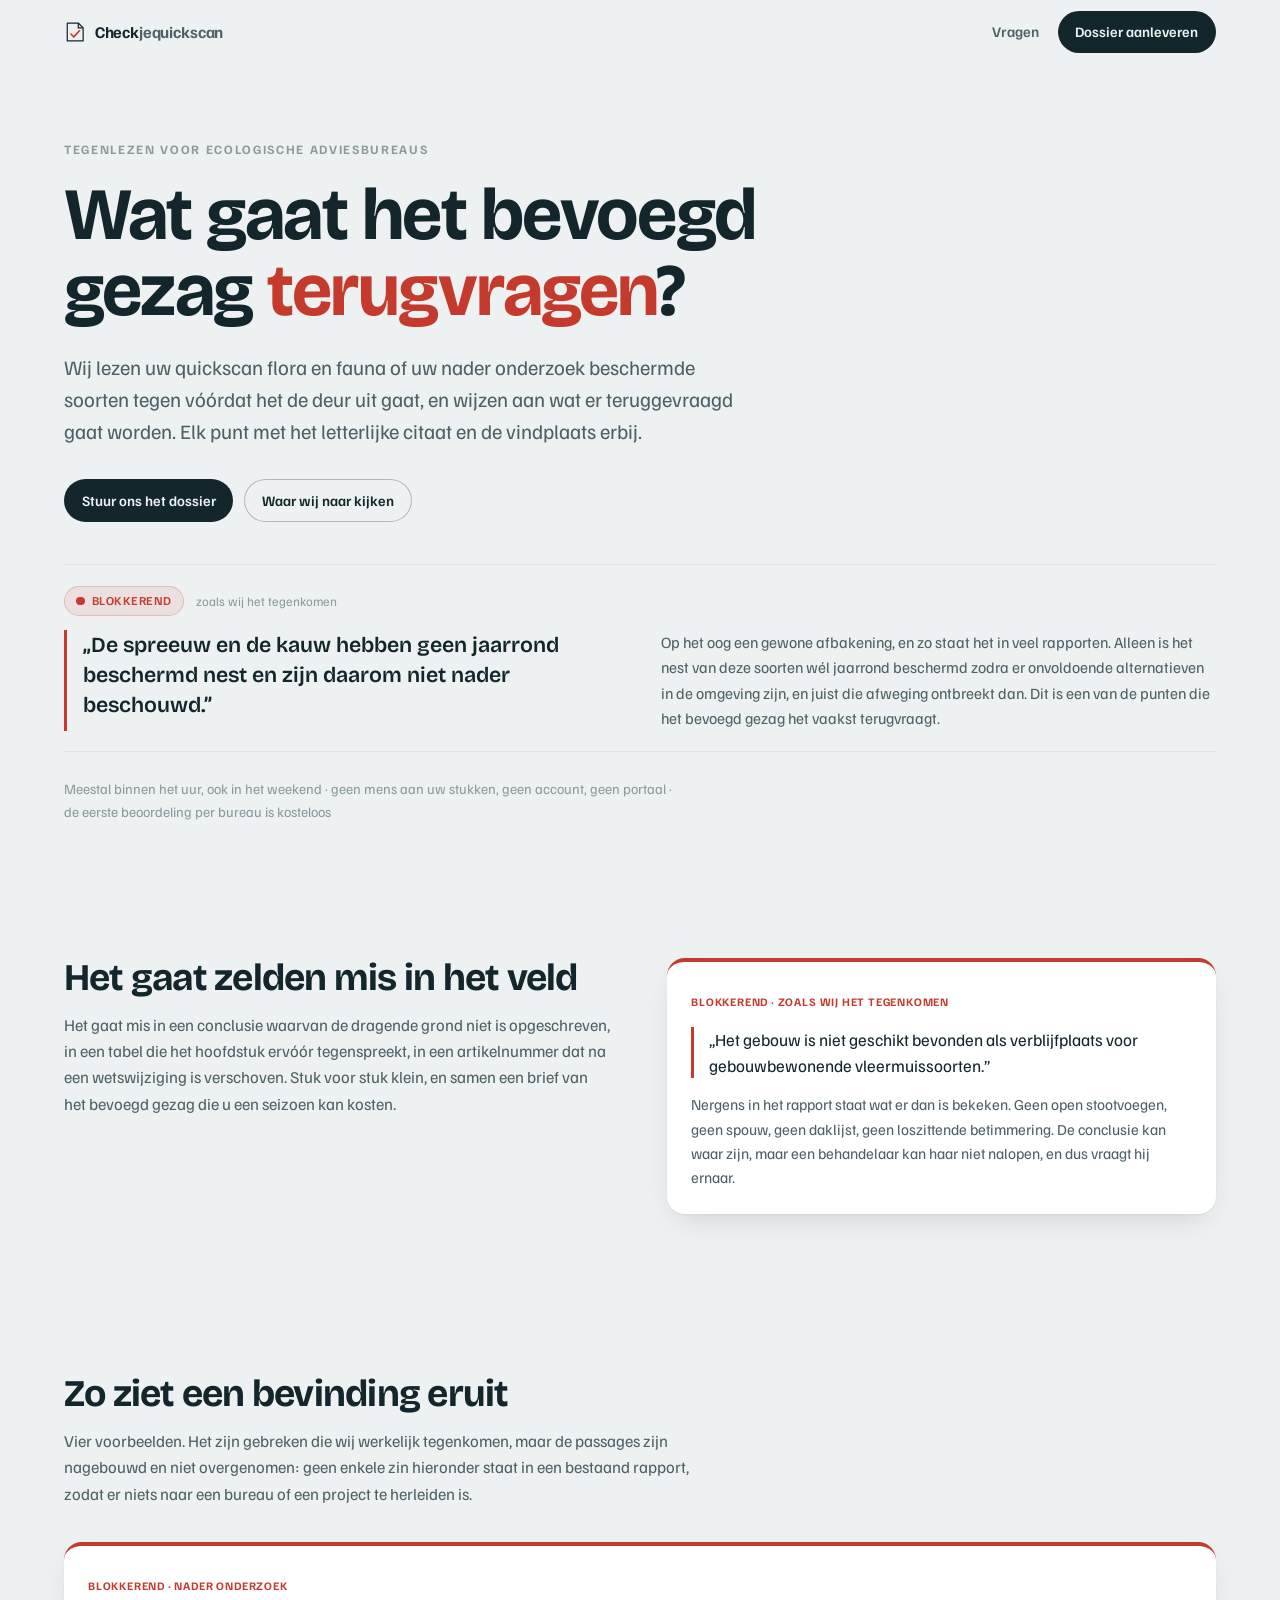
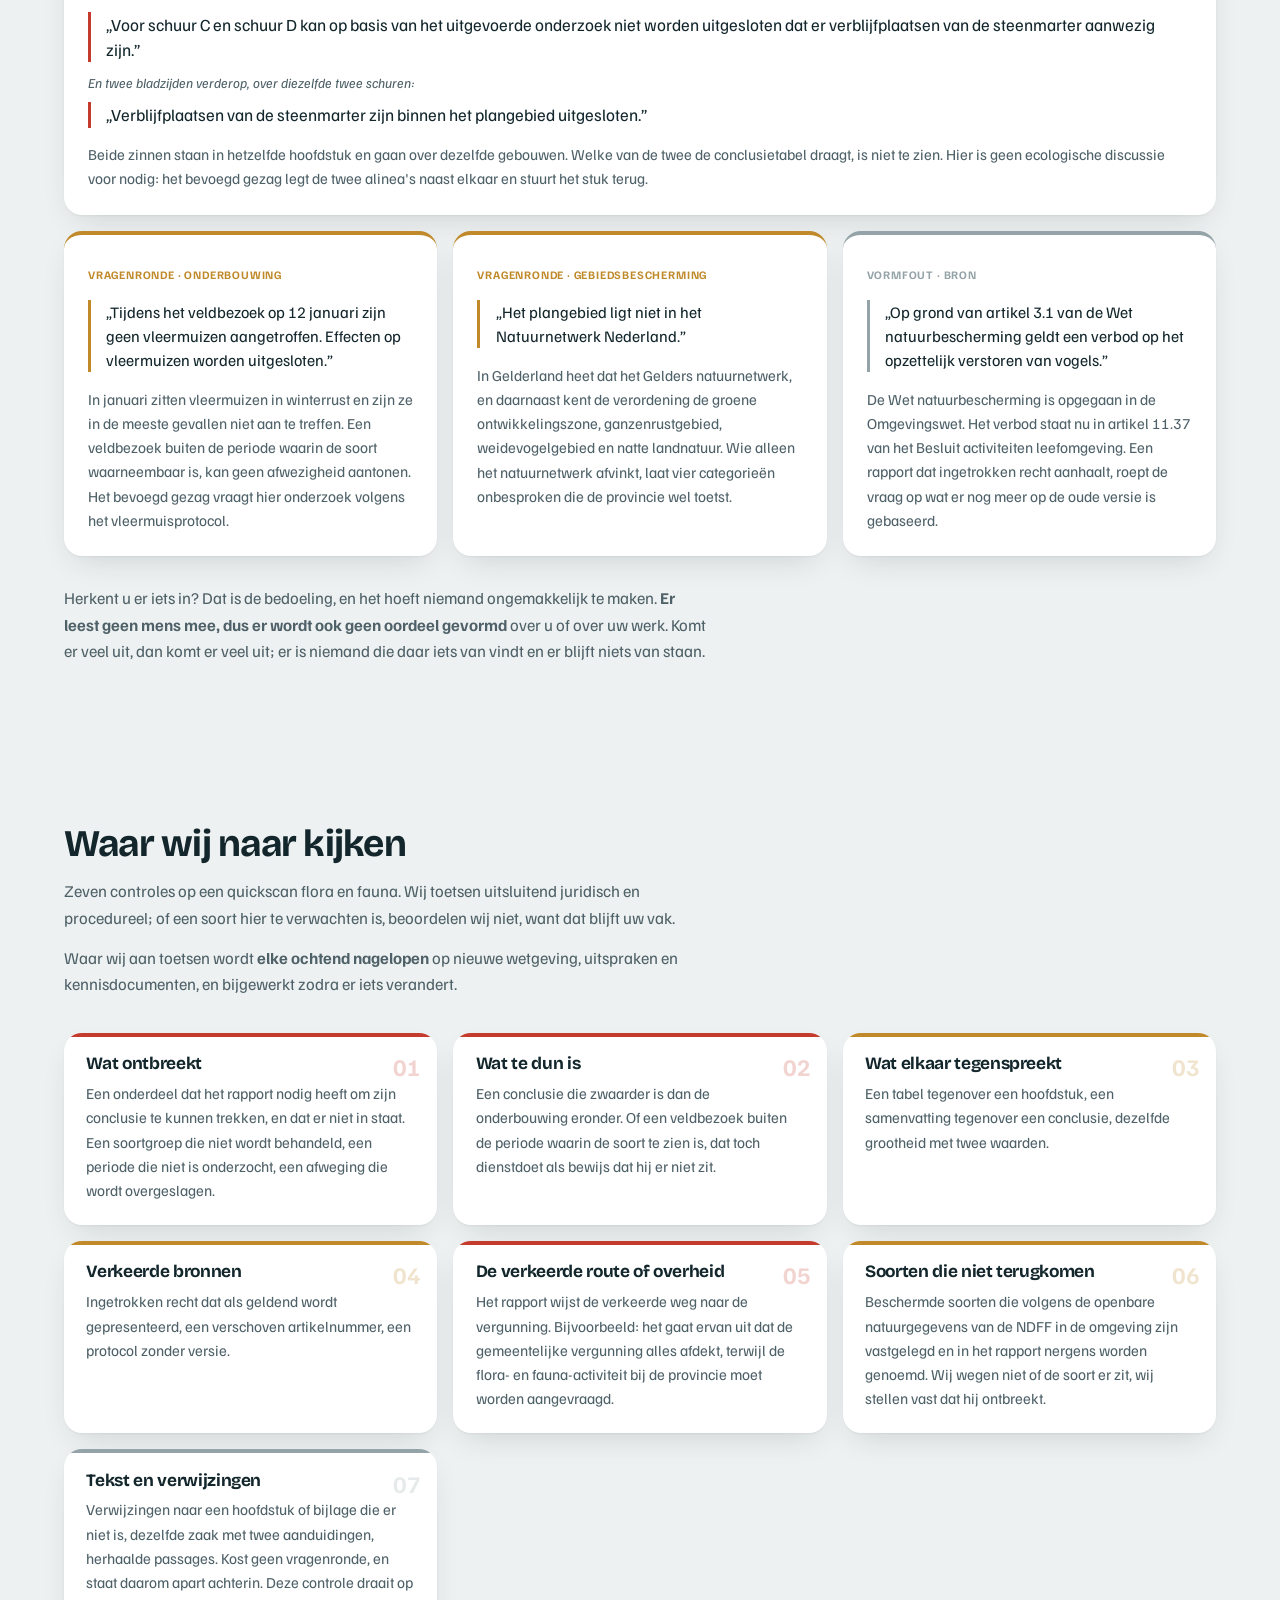
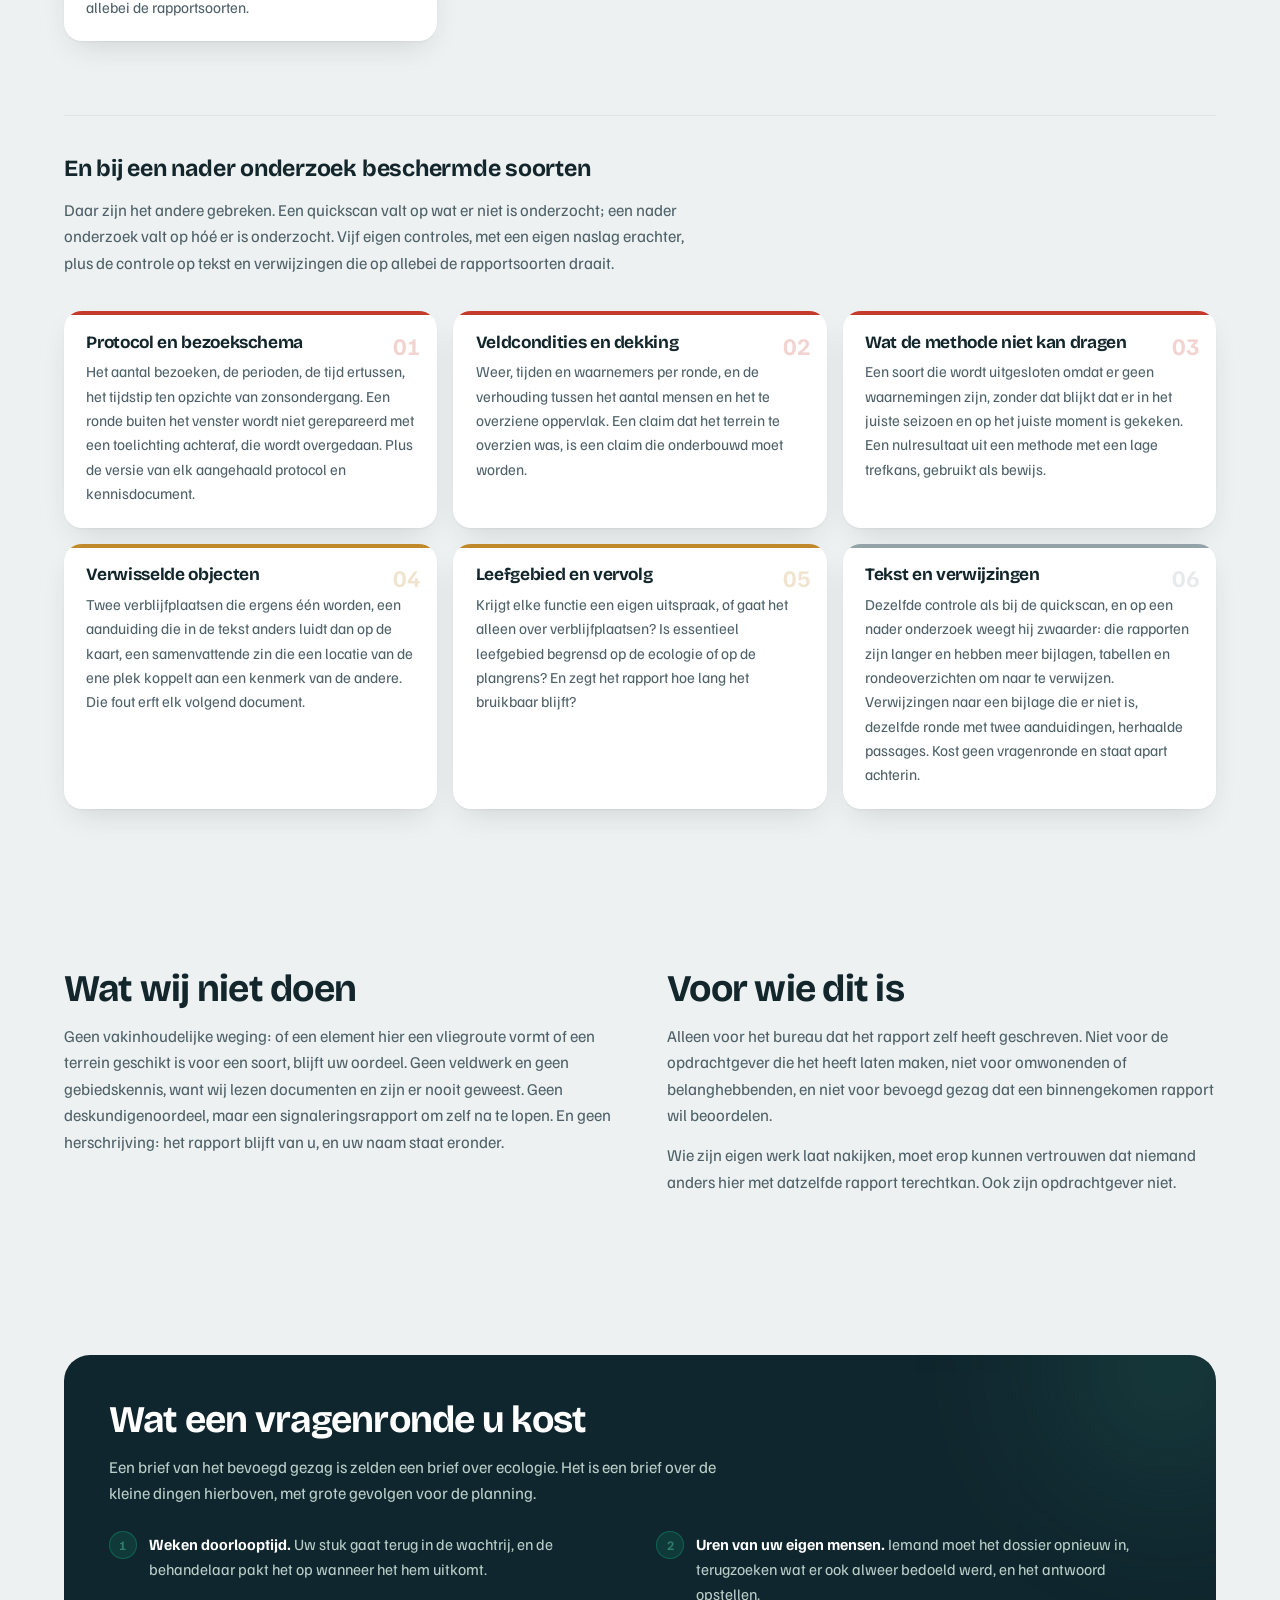
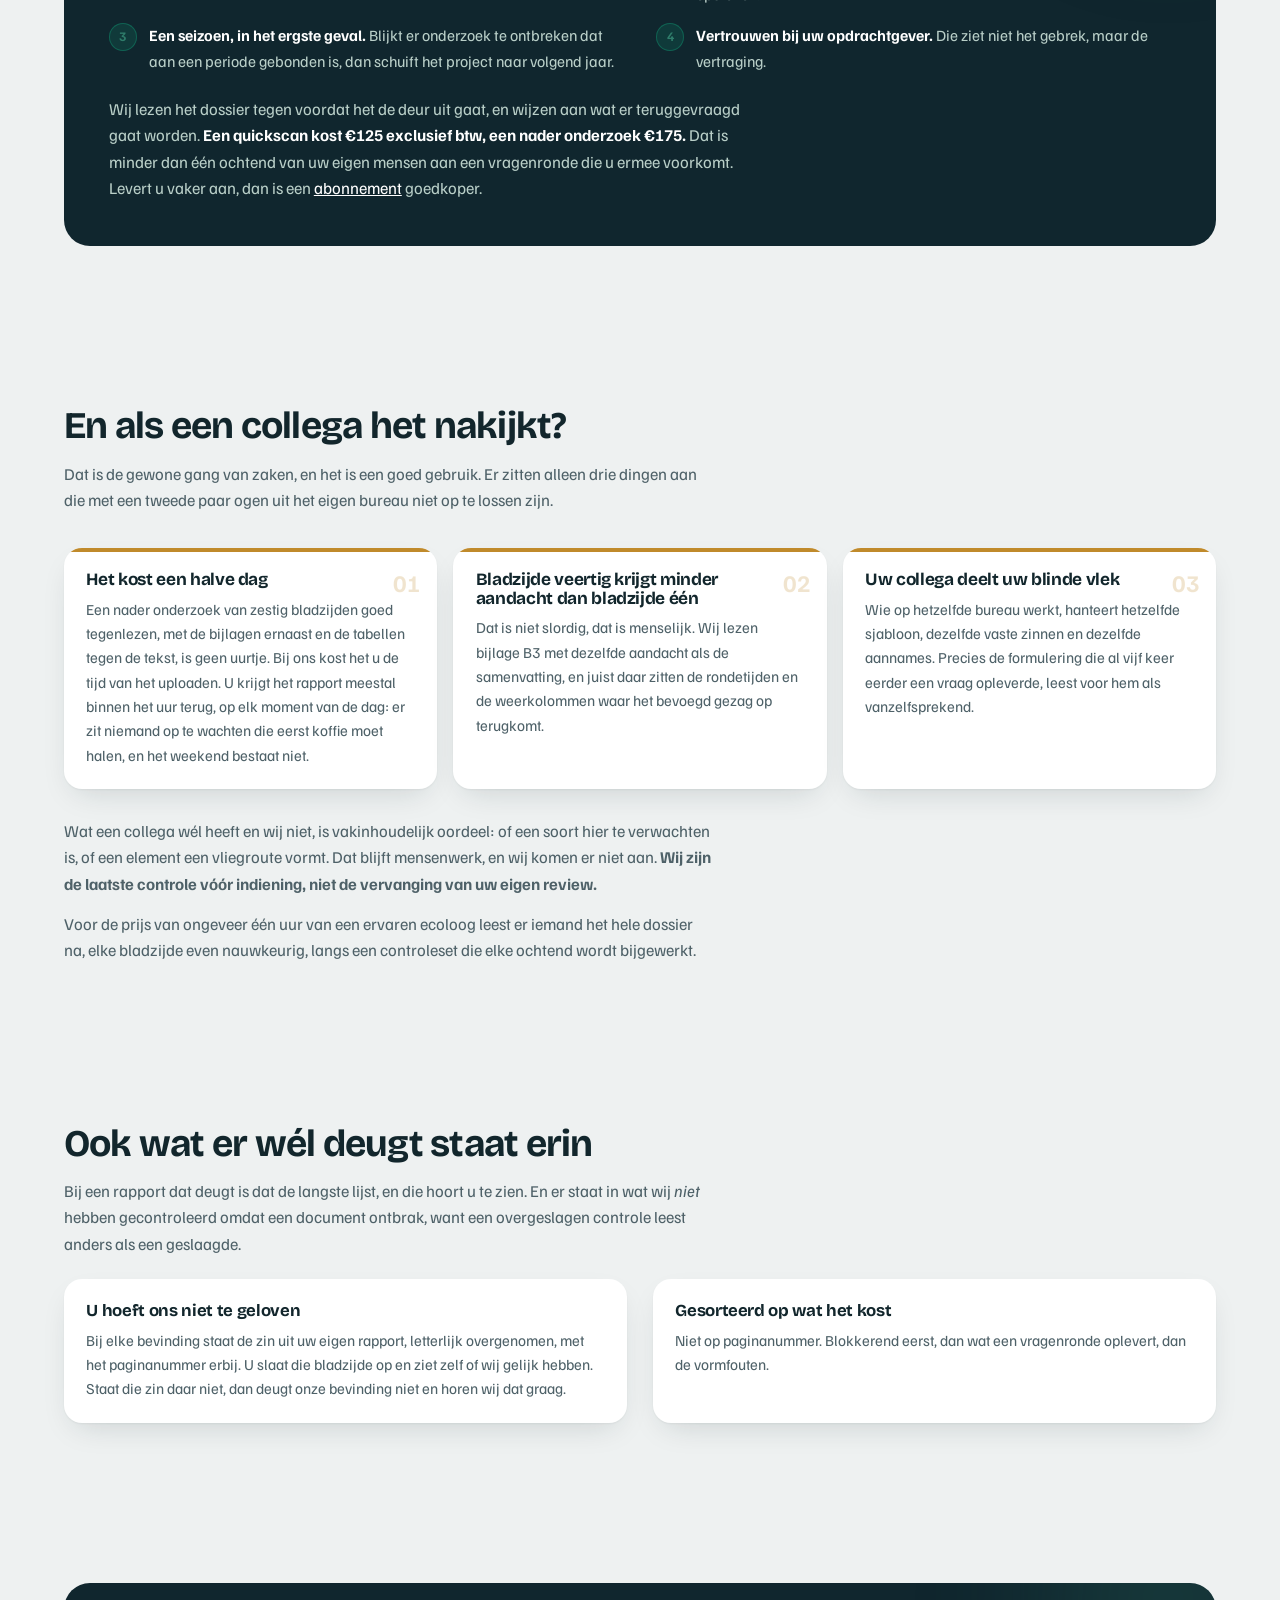
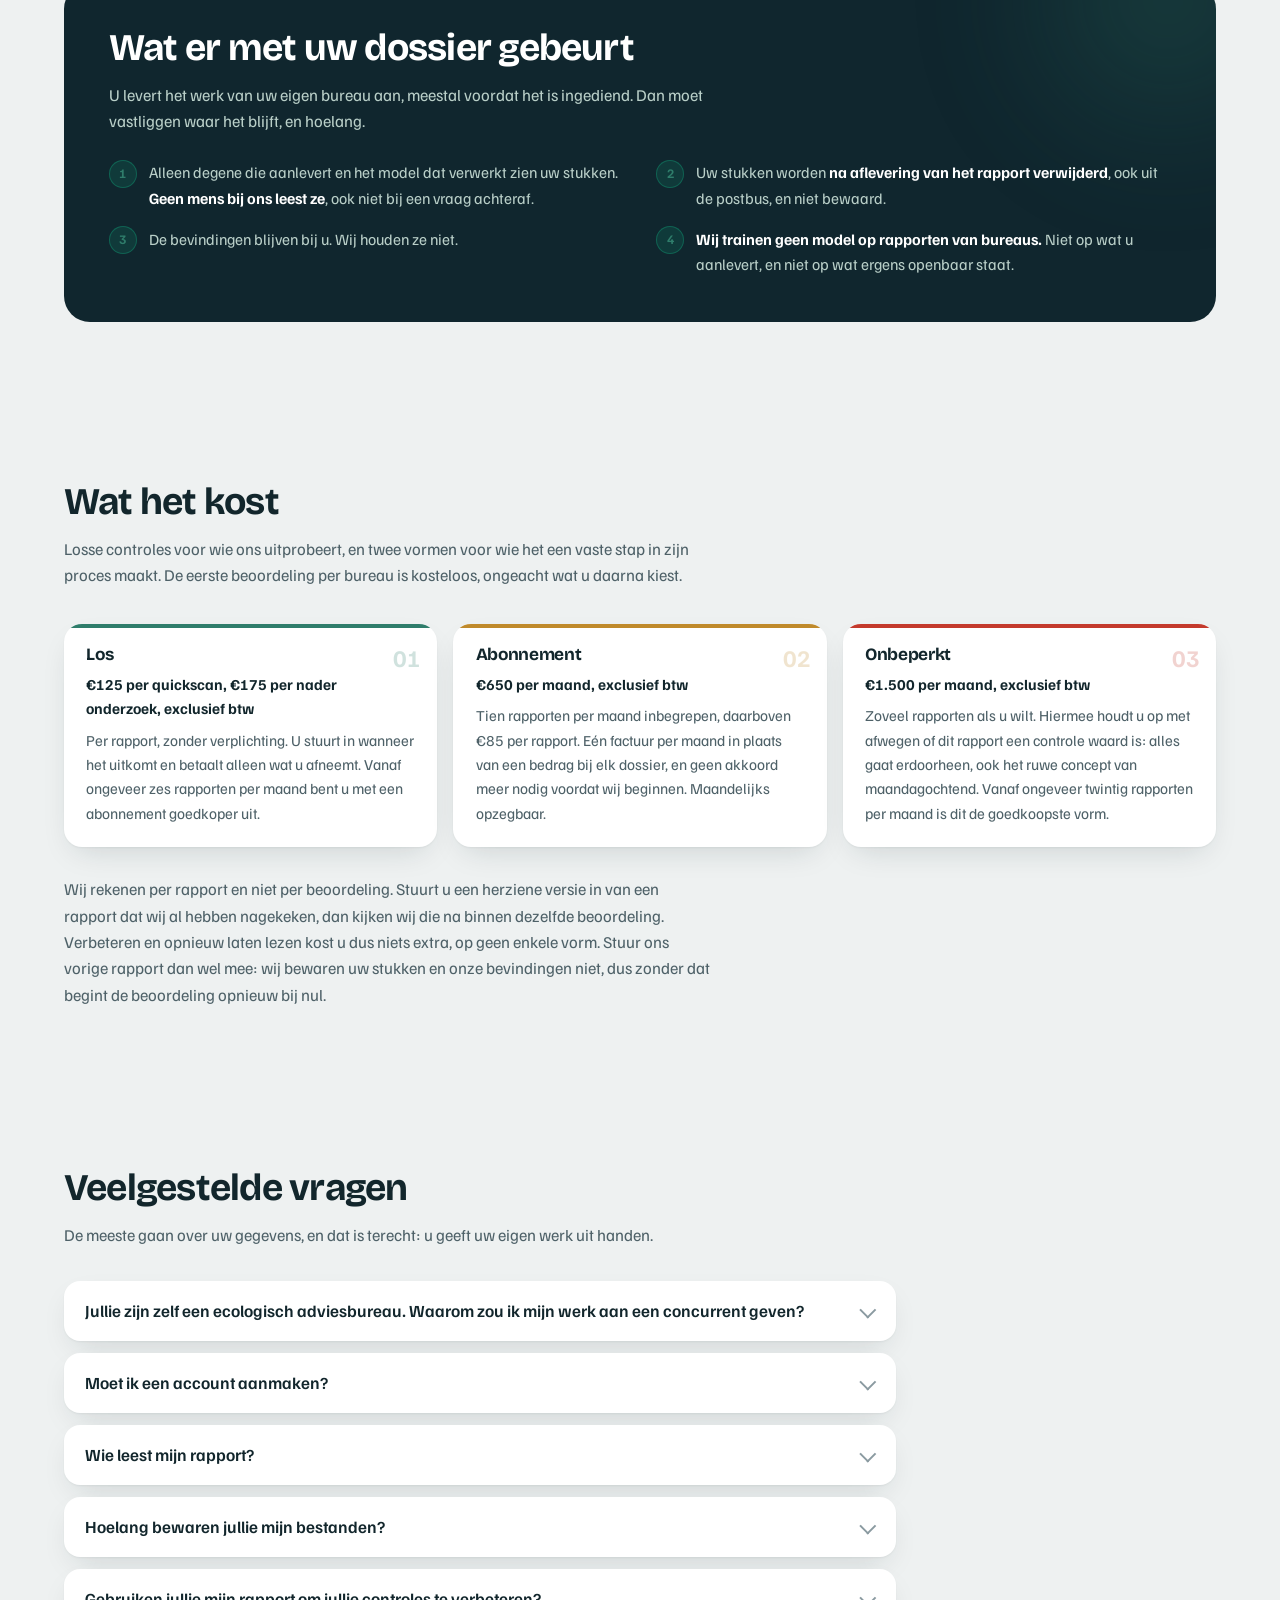
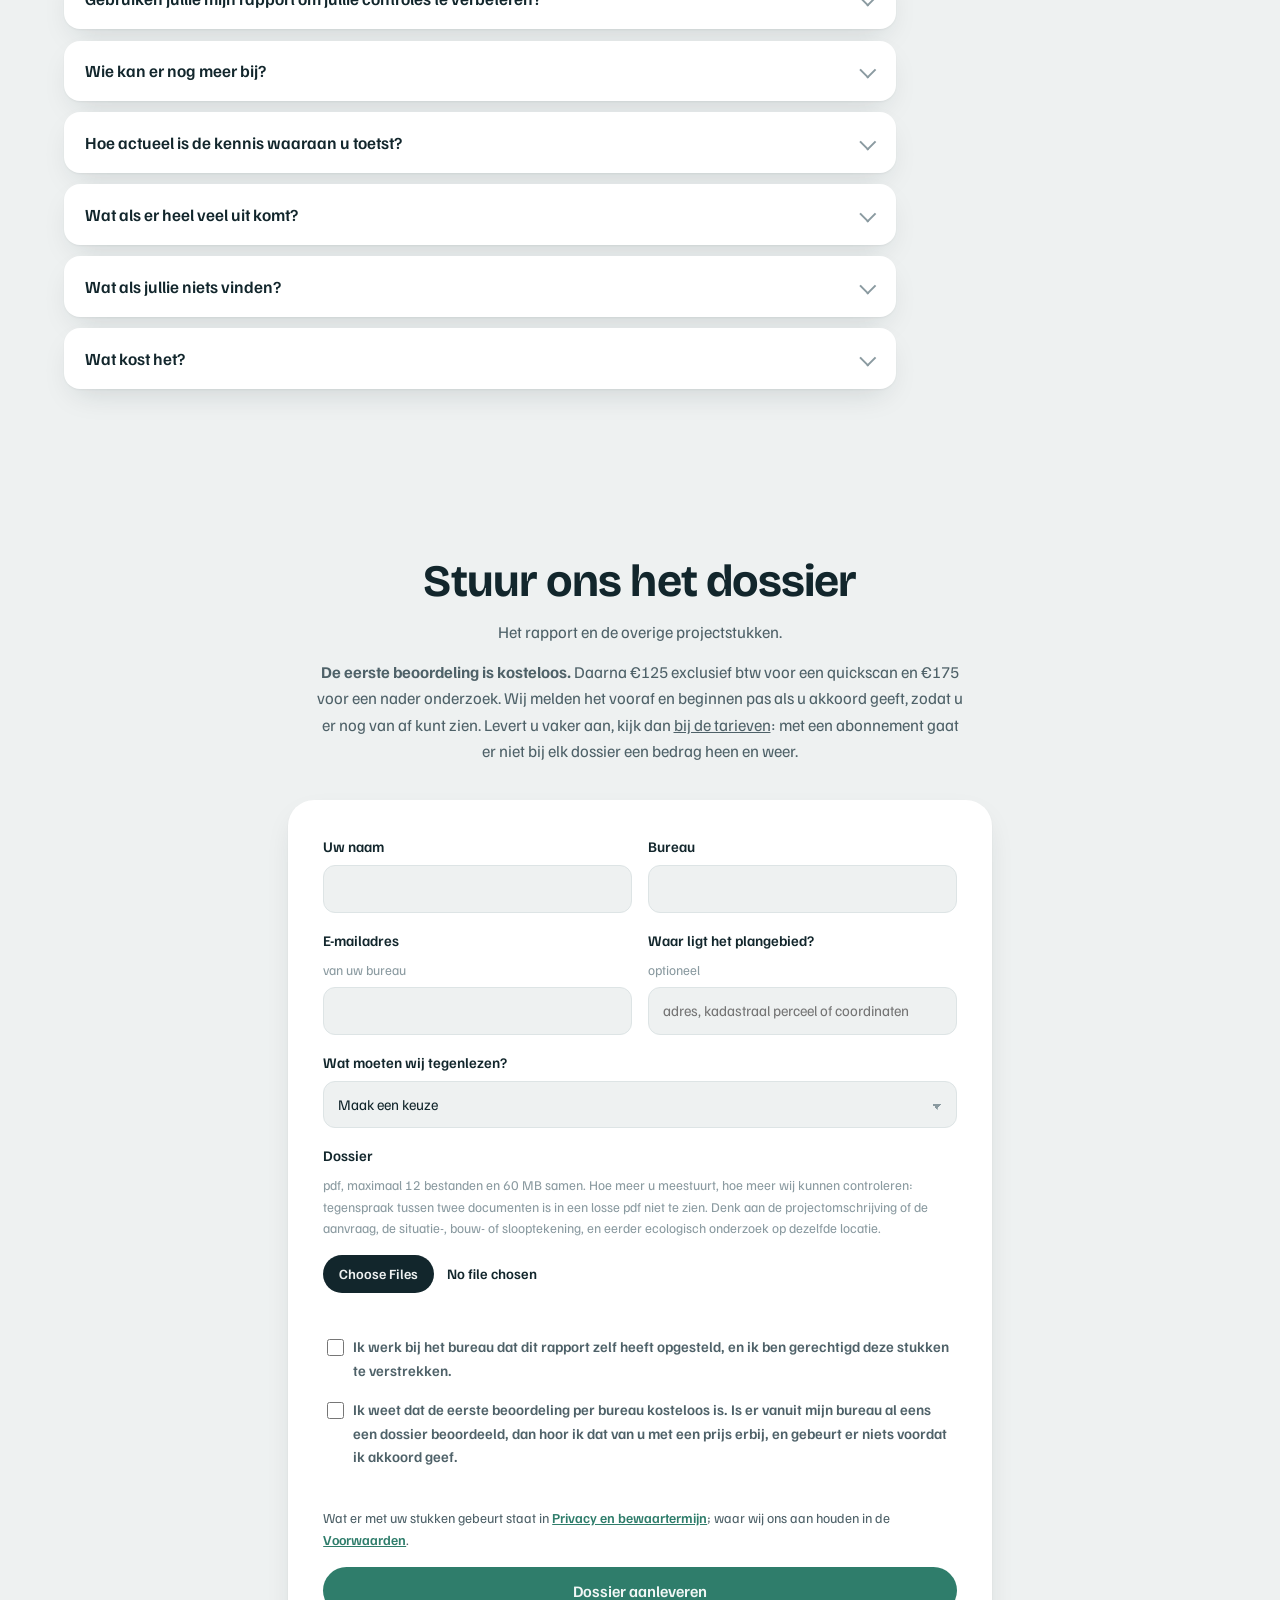
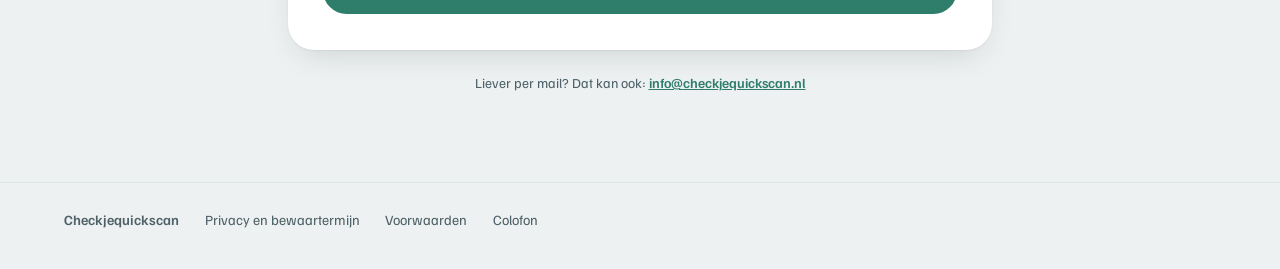
==== index.html @ cb597eb6 "Vingerafdruk op de stylesheet, en de zevende controle als eigen vakje De stylesheet draagt nu zijn e" ====
<!doctype html>
<html lang="nl">
<head>
<meta charset="utf-8">
<meta name="viewport" content="width=device-width, initial-scale=1">
<title>Checkjequickscan — wat gaat het bevoegd gezag terugvragen?</title>
<meta name="description" content="Wij lezen uw quickscan flora en fauna of nader onderzoek beschermde soorten tegen vóór indiening en wijzen aan wat het bevoegd gezag gaat terugvragen. Voor ecologische adviesbureaus.">
<link rel="icon" href="data:image/svg+xml,<svg xmlns='http://www.w3.org/2000/svg' viewBox='0 0 54 54'><path d='M8 5h27l12 12v32H8z' fill='none' stroke='%230c1c1b' stroke-width='3'/><path d='M35 5v12h12' fill='none' stroke='%230c1c1b' stroke-width='3'/><path d='M17 32l7 7 14-15' fill='none' stroke='%23ff5a36' stroke-width='4' stroke-linecap='round' stroke-linejoin='round'/></svg>">
<meta name="theme-color" content="#0c1c1b">
<meta property="og:type" content="website">
<meta property="og:url" content="https://checkjequickscan.nl/">
<meta property="og:title" content="Checkjequickscan — wat gaat het bevoegd gezag terugvragen?">
<meta property="og:description" content="Wij lezen uw quickscan flora en fauna of nader onderzoek beschermde soorten tegen vóór indiening. Voor ecologische adviesbureaus.">
<link rel="preconnect" href="https://fonts.googleapis.com">
<link rel="preconnect" href="https://fonts.gstatic.com" crossorigin>
<link rel="stylesheet" href="https://fonts.googleapis.com/css2?family=Bricolage+Grotesque:opsz,wght@12..96,600;12..96,700;12..96,800&family=Familjen+Grotesk:wght@400;500;600;700&display=swap">
<link rel="stylesheet" href="stijl.css?v=8ba749e6">
<script>
// Verbergen mag alleen als er ook iets is dat weer laat zien. Zet het script hieronder
// om welke reden dan ook geen animatie op, dan gaat deze klasse er weer af en staat de
// pagina er gewoon. Een onzichtbare pagina is erger dan geen effect.
document.documentElement.classList.add("js");
setTimeout(function(){
  if (!window.__animatie) document.documentElement.classList.remove("js");
}, 2500);
</script>
<script>
// Turnstile houdt bots van het formulier. Het script van Cloudflare wordt alleen
// opgehaald als er een sitekey staat; zonder sleutel blijft de pagina schoon en
// werkt het formulier gewoon, want de Worker laat de controle dan ook los.
addEventListener("DOMContentLoaded", function () {
  var vak = document.querySelector(".cf-turnstile");
  if (!vak || !vak.dataset.sitekey) return;
  var s = document.createElement("script");
  s.src = "https://challenges.cloudflare.com/turnstile/v0/api.js";
  s.async = true;
  s.defer = true;
  document.head.appendChild(s);
});
</script>
</head>
<body>

<header class="top" id="balk">
  <div class="wrap">
    <a class="naam" href="/">
      <svg width="22" height="22" viewBox="0 0 54 54" aria-hidden="true">
        <path d="M8 5h27l12 12v32H8z" fill="none" stroke="currentColor" stroke-width="3" stroke-linejoin="round"/>
        <path d="M35 5v12h12" fill="none" stroke="currentColor" stroke-width="3" stroke-linejoin="round"/>
        <path d="M17 32l7 7 14-15" fill="none" stroke="var(--rood)" stroke-width="4"
              stroke-linecap="round" stroke-linejoin="round"/>
      </svg>
      <span>Check<i>jequickscan</i></span>
    </a>
    <nav class="balknav">
      <a href="#vragen">Vragen</a>
      <a class="knop" href="#sturen">Dossier aanleveren</a>
    </nav>
  </div>
</header>

<section class="hero licht">
  <div class="wrap">
    <p class="bovenkop">Tegenlezen voor ecologische adviesbureaus</p>
    <h1 class="groot">Wat gaat het bevoegd gezag <em>terugvragen</em>?</h1>
    <p class="aanhef enkel">Wij lezen uw quickscan flora en fauna of uw nader onderzoek beschermde
    soorten tegen vóórdat het de deur uit gaat, en wijzen aan wat er teruggevraagd gaat worden.
    Elk punt met het letterlijke citaat en de vindplaats erbij.</p>
    <div class="hero-knoppen">
      <a class="knop" href="#sturen">Stuur ons het dossier</a>
      <a class="knop rand" href="#kijken">Waar wij naar kijken</a>
    </div>

    <div class="strook">
      <p class="strook-label"><span class="pil p-rood"><s></s>Blokkerend</span>
      <span class="strook-plek">zoals wij het tegenkomen</span></p>
      <div class="strook-duo">
        <blockquote>„De spreeuw en de kauw hebben geen jaarrond beschermd nest en zijn daarom
        niet nader beschouwd.”</blockquote>
        <p class="na">Op het oog een gewone afbakening, en zo staat het in veel rapporten. Alleen
        is het nest van deze soorten wél jaarrond beschermd zodra er onvoldoende alternatieven in
        de omgeving zijn, en juist die afweging ontbreekt dan. Dit is een van de punten die het
        bevoegd gezag het vaakst terugvraagt.</p>
      </div>
    </div>

    <p class="fijn">Meestal binnen het uur, ook in het weekend &middot; geen mens aan uw stukken,
    geen account, geen portaal &middot; de eerste beoordeling per bureau is kosteloos</p>
  </div>
</section>

<section class="sectie">
  <div class="wrap duo">
    <div class="op">
      <h2>Het gaat zelden mis in het veld</h2>
      <p class="lood">Het gaat mis in een conclusie waarvan de dragende grond niet is
      opgeschreven, in een tabel die het hoofdstuk ervóór tegenspreekt, in een artikelnummer dat
      na een wetswijziging is verschoven. Stuk voor stuk klein, en samen een brief van het
      bevoegd gezag die u een seizoen kan kosten.</p>
    </div>
    <div class="bewijs op">
      <span class="label">Blokkerend · zoals wij het tegenkomen</span>
      <blockquote>„Het gebouw is niet geschikt bevonden als verblijfplaats voor
      gebouwbewonende vleermuissoorten.”</blockquote>
      <p class="na">Nergens in het rapport staat wat er dan is bekeken. Geen open stootvoegen,
      geen spouw, geen daklijst, geen loszittende betimmering. De conclusie kan waar zijn, maar
      een behandelaar kan haar niet nalopen, en dus vraagt hij ernaar.</p>
    </div>
  </div>
</section>

<section class="sectie">
  <div class="wrap">
    <h2 class="op">Zo ziet een bevinding eruit</h2>
    <p class="lood op">Vier voorbeelden. Het zijn gebreken die wij werkelijk tegenkomen,
    maar de passages zijn nagebouwd en niet overgenomen: geen enkele zin hieronder staat in een
    bestaand rapport, zodat er niets naar een bureau of een project te herleiden is.</p>
    <div class="kaarten voorbeelden">

      <article class="bewijs op" style="--kleur:var(--rood)">
        <span class="label">Blokkerend · nader onderzoek</span>
        <blockquote>„Voor schuur C en schuur D kan op basis van het uitgevoerde onderzoek niet
        worden uitgesloten dat er verblijfplaatsen van de steenmarter aanwezig zijn.”</blockquote>
        <p class="tussen">En twee bladzijden verderop, over diezelfde twee schuren:</p>
        <blockquote>„Verblijfplaatsen van de steenmarter zijn binnen het plangebied
        uitgesloten.”</blockquote>
        <p class="na">Beide zinnen staan in hetzelfde hoofdstuk en gaan over dezelfde gebouwen.
        Welke van de twee de conclusietabel draagt, is niet te zien. Hier is geen ecologische
        discussie voor nodig: het bevoegd gezag legt de twee alinea's naast elkaar en stuurt het
        stuk terug.</p>
      </article>

      <article class="bewijs op" style="--kleur:var(--oker)">
        <span class="label">Vragenronde · onderbouwing</span>
        <blockquote>„Tijdens het veldbezoek op 12 januari zijn geen vleermuizen aangetroffen.
        Effecten op vleermuizen worden uitgesloten.”</blockquote>
        <p class="na">In januari zitten vleermuizen in winterrust en zijn ze in de meeste gevallen
        niet aan te treffen.
        Een veldbezoek buiten de periode waarin de soort waarneembaar is, kan geen afwezigheid
        aantonen. Het bevoegd gezag vraagt hier onderzoek volgens het vleermuisprotocol.</p>
      </article>

      <article class="bewijs op" style="--kleur:var(--oker)">
        <span class="label">Vragenronde · gebiedsbescherming</span>
        <blockquote>„Het plangebied ligt niet in het Natuurnetwerk Nederland.”</blockquote>
        <p class="na">In Gelderland heet dat het Gelders natuurnetwerk, en daarnaast kent de
        verordening de groene ontwikkelingszone, ganzenrustgebied, weidevogelgebied en natte
        landnatuur. Wie alleen het natuurnetwerk afvinkt, laat vier categorieën onbesproken die
        de provincie wel toetst.</p>
      </article>

      <article class="bewijs op" style="--kleur:var(--grijs)">
        <span class="label">Vormfout · bron</span>
        <blockquote>„Op grond van artikel 3.1 van de Wet natuurbescherming geldt een
        verbod op het opzettelijk verstoren van vogels.”</blockquote>
        <p class="na">De Wet natuurbescherming is opgegaan in de Omgevingswet. Het verbod staat
        nu in artikel 11.37 van het Besluit activiteiten leefomgeving. Een rapport dat ingetrokken
        recht aanhaalt, roept de vraag op wat er nog meer op de oude versie is gebaseerd.</p>
      </article>

    </div>
    <p class="lood op" style="margin-top:1.8rem">Herkent u er iets in? Dat is de bedoeling, en
    het hoeft niemand ongemakkelijk te maken. <b>Er leest geen mens mee, dus er wordt ook geen
    oordeel gevormd</b> over u of over uw werk. Komt er veel uit, dan komt er veel uit; er is
    niemand die daar iets van vindt en er blijft niets van staan.</p>
  </div>
</section>

<section class="sectie" id="kijken">
  <div class="wrap">
    <h2 class="op">Waar wij naar kijken</h2>
    <p class="lood op">Zeven controles op een quickscan flora en fauna. Wij toetsen uitsluitend
    juridisch en procedureel; of een soort hier te verwachten is, beoordelen wij niet, want dat
    blijft uw vak.</p>
    <p class="lood op">Waar wij aan toetsen wordt <b>elke ochtend nagelopen</b> op nieuwe
    wetgeving, uitspraken en kennisdocumenten, en bijgewerkt zodra er iets verandert.</p>
    <div class="kaarten">
      <article class="kaart op" style="--kleur:var(--rood)"><span class="nr">01</span>
        <h3>Wat ontbreekt</h3>
        <p>Een onderdeel dat het rapport nodig heeft om zijn conclusie te kunnen trekken, en dat er
        niet in staat. Een soortgroep die niet wordt behandeld, een periode die niet is onderzocht,
        een afweging die wordt overgeslagen.</p></article>
      <article class="kaart op" style="--kleur:var(--rood)"><span class="nr">02</span>
        <h3>Wat te dun is</h3>
        <p>Een conclusie die zwaarder is dan de onderbouwing eronder. Of een veldbezoek buiten de
        periode waarin de soort te zien is, dat toch dienstdoet als bewijs dat hij er niet zit.</p></article>
      <article class="kaart op" style="--kleur:var(--oker)"><span class="nr">03</span>
        <h3>Wat elkaar tegenspreekt</h3>
        <p>Een tabel tegenover een hoofdstuk, een samenvatting tegenover een conclusie, dezelfde
        grootheid met twee waarden.</p></article>
      <article class="kaart op" style="--kleur:var(--oker)"><span class="nr">04</span>
        <h3>Verkeerde bronnen</h3>
        <p>Ingetrokken recht dat als geldend wordt gepresenteerd, een verschoven artikelnummer,
        een protocol zonder versie.</p></article>
      <article class="kaart op" style="--kleur:var(--rood)"><span class="nr">05</span>
        <h3>De verkeerde route of overheid</h3>
        <p>Het rapport wijst de verkeerde weg naar de vergunning. Bijvoorbeeld: het gaat ervan uit
        dat de gemeentelijke vergunning alles afdekt, terwijl de flora- en fauna-activiteit bij de
        provincie moet worden aangevraagd.</p></article>
      <article class="kaart op" style="--kleur:var(--oker)"><span class="nr">06</span>
        <h3>Soorten die niet terugkomen</h3>
        <p>Beschermde soorten die volgens de openbare natuurgegevens van de NDFF in de omgeving
        zijn vastgelegd en in het rapport nergens worden genoemd. Wij wegen niet of de soort er
        zit, wij stellen vast dat hij ontbreekt.</p></article>
      <article class="kaart op" style="--kleur:var(--grijs)"><span class="nr">07</span>
        <h3>Tekst en verwijzingen</h3>
        <p>Verwijzingen naar een hoofdstuk of bijlage die er niet is, dezelfde zaak met twee
        aanduidingen, herhaalde passages. Kost geen vragenronde, en staat daarom apart achterin.
        Deze controle draait op allebei de rapportsoorten.</p></article>
    </div>

    <h3 class="op tussenkop">En bij een nader onderzoek beschermde soorten</h3>
    <p class="lood op">Daar zijn het andere gebreken. Een quickscan valt op wat er niet is
    onderzocht; een nader onderzoek valt op hóé er is onderzocht. Vijf eigen controles, met een eigen naslag erachter, plus de
    controle op tekst en verwijzingen die op allebei de rapportsoorten draait.</p>
    <div class="kaarten">
      <article class="kaart op" style="--kleur:var(--rood)"><span class="nr">01</span>
        <h3>Protocol en bezoekschema</h3>
        <p>Het aantal bezoeken, de perioden, de tijd ertussen, het tijdstip ten opzichte van
        zonsondergang. Een ronde buiten het venster wordt niet gerepareerd met een toelichting
        achteraf, die wordt overgedaan. Plus de versie van elk aangehaald protocol en
        kennisdocument.</p></article>
      <article class="kaart op" style="--kleur:var(--rood)"><span class="nr">02</span>
        <h3>Veldcondities en dekking</h3>
        <p>Weer, tijden en waarnemers per ronde, en de verhouding tussen het aantal mensen en het
        te overziene oppervlak. Een claim dat het terrein te overzien was, is een claim die
        onderbouwd moet worden.</p></article>
      <article class="kaart op" style="--kleur:var(--rood)"><span class="nr">03</span>
        <h3>Wat de methode niet kan dragen</h3>
        <p>Een soort die wordt uitgesloten omdat er geen waarnemingen zijn, zonder dat blijkt dat
        er in het juiste seizoen en op het juiste moment is gekeken. Een nulresultaat uit een
        methode met een lage trefkans, gebruikt als bewijs.</p></article>
      <article class="kaart op" style="--kleur:var(--oker)"><span class="nr">04</span>
        <h3>Verwisselde objecten</h3>
        <p>Twee verblijfplaatsen die ergens één worden, een aanduiding die in de tekst anders luidt
        dan op de kaart, een samenvattende zin die een locatie van de ene plek koppelt aan een
        kenmerk van de andere. Die fout erft elk volgend document.</p></article>
      <article class="kaart op" style="--kleur:var(--oker)"><span class="nr">05</span>
        <h3>Leefgebied en vervolg</h3>
        <p>Krijgt elke functie een eigen uitspraak, of gaat het alleen over verblijfplaatsen? Is
        essentieel leefgebied begrensd op de ecologie of op de plangrens? En zegt het rapport hoe
        lang het bruikbaar blijft?</p></article>
      <article class="kaart op" style="--kleur:var(--grijs)"><span class="nr">06</span>
        <h3>Tekst en verwijzingen</h3>
        <p>Dezelfde controle als bij de quickscan, en op een nader onderzoek weegt hij zwaarder:
        die rapporten zijn langer en hebben meer bijlagen, tabellen en rondeoverzichten om naar te
        verwijzen. Verwijzingen naar een bijlage die er niet is, dezelfde ronde met twee
        aanduidingen, herhaalde passages. Kost geen vragenronde en staat apart achterin.</p></article>
    </div>
  </div>
</section>

<section class="sectie">
  <div class="wrap duo">
    <div class="op">
      <h2>Wat wij niet doen</h2>
      <p class="lood">Geen vakinhoudelijke weging: of een element hier een vliegroute vormt of een
      terrein geschikt is voor een soort, blijft uw oordeel. Geen veldwerk en geen gebiedskennis,
      want wij lezen documenten en zijn er nooit geweest. Geen deskundigenoordeel, maar een
      signaleringsrapport om zelf na te lopen. En geen herschrijving: het rapport blijft van u,
      en uw naam staat eronder.</p>
    </div>
    <div class="op">
      <h2>Voor wie dit is</h2>
      <p class="lood">Alleen voor het bureau dat het rapport zelf heeft geschreven. Niet voor de
      opdrachtgever die het heeft laten maken, niet voor omwonenden of belanghebbenden, en niet
      voor bevoegd gezag dat een binnengekomen rapport wil beoordelen.</p>
      <p class="lood">Wie zijn eigen werk laat nakijken, moet erop kunnen vertrouwen dat niemand
      anders hier met datzelfde rapport terechtkan. Ook zijn opdrachtgever niet.</p>
    </div>
  </div>
</section>

<section class="sectie">
  <div class="wrap">
    <div class="paneel op">
      <h2>Wat een vragenronde u kost</h2>
      <p class="lood" style="color:#b9cfc8">Een brief van het bevoegd gezag is zelden een brief
      over ecologie. Het is een brief over de kleine dingen hierboven, met grote gevolgen voor
      de planning.</p>
      <ol>
        <li><b>Weken doorlooptijd.</b> Uw stuk gaat terug in de wachtrij, en de behandelaar
          pakt het op wanneer het hem uitkomt.</li>
        <li><b>Uren van uw eigen mensen.</b> Iemand moet het dossier opnieuw in, terugzoeken
          wat er ook alweer bedoeld werd, en het antwoord opstellen.</li>
        <li><b>Een seizoen, in het ergste geval.</b> Blijkt er onderzoek te ontbreken dat aan
          een periode gebonden is, dan schuift het project naar volgend jaar.</li>
        <li><b>Vertrouwen bij uw opdrachtgever.</b> Die ziet niet het gebrek, maar de
          vertraging.</li>
      </ol>
      <p class="lood" style="color:#b9cfc8;margin-top:1.4rem">Wij lezen het dossier tegen
      voordat het de deur uit gaat, en wijzen aan wat er teruggevraagd gaat worden.
      <b style="color:#fff">Een quickscan kost &euro;125 exclusief btw, een nader onderzoek
      &euro;175.</b> Dat is minder dan één ochtend van uw eigen mensen aan een vragenronde die u
      ermee voorkomt. Levert u vaker aan, dan is een <a href="#tarieven" style="color:#fff">abonnement</a>
      goedkoper.</p>
    </div>
  </div>
</section>

<section class="sectie">
  <div class="wrap">
    <div class="op">
      <h2>En als een collega het nakijkt?</h2>
      <p class="lood">Dat is de gewone gang van zaken, en het is een goed gebruik. Er zitten
      alleen drie dingen aan die met een tweede paar ogen uit het eigen bureau niet op te lossen
      zijn.</p>
    </div>
    <div class="kaarten">
      <article class="kaart op" style="--kleur:var(--oker)"><span class="nr">01</span>
        <h3>Het kost een halve dag</h3>
        <p>Een nader onderzoek van zestig bladzijden goed tegenlezen, met de bijlagen ernaast en
        de tabellen tegen de tekst, is geen uurtje. Bij ons kost het u de tijd van het uploaden.
        U krijgt het rapport meestal binnen het uur terug, op elk moment van de dag: er zit
        niemand op te wachten die eerst koffie moet halen, en het weekend bestaat niet.</p></article>
      <article class="kaart op" style="--kleur:var(--oker)"><span class="nr">02</span>
        <h3>Bladzijde veertig krijgt minder aandacht dan bladzijde één</h3>
        <p>Dat is niet slordig, dat is menselijk. Wij lezen bijlage B3 met dezelfde aandacht als
        de samenvatting, en juist daar zitten de rondetijden en de weerkolommen waar het bevoegd
        gezag op terugkomt.</p></article>
      <article class="kaart op" style="--kleur:var(--oker)"><span class="nr">03</span>
        <h3>Uw collega deelt uw blinde vlek</h3>
        <p>Wie op hetzelfde bureau werkt, hanteert hetzelfde sjabloon, dezelfde vaste zinnen en
        dezelfde aannames. Precies de formulering die al vijf keer eerder een vraag opleverde,
        leest voor hem als vanzelfsprekend.</p></article>
    </div>
    <p class="lood op" style="margin-top:1.8rem">Wat een collega wél heeft en wij niet, is
    vakinhoudelijk oordeel: of een soort hier te verwachten is, of een element een vliegroute
    vormt. Dat blijft mensenwerk, en wij komen er niet aan. <b>Wij zijn de laatste controle
    vóór indiening, niet de vervanging van uw eigen review.</b></p>
    <p class="lood op">Voor de prijs van ongeveer één uur van een ervaren ecoloog leest er
    iemand het hele dossier na, elke bladzijde even nauwkeurig, langs een controleset die
    elke ochtend wordt bijgewerkt.</p>
  </div>
</section>

<section class="sectie">
  <div class="wrap">
    <div class="op">
      <h2>Ook wat er wél deugt staat erin</h2>
      <p class="lood">Bij een rapport dat deugt is dat de langste lijst, en die hoort u te
      zien. En er staat in wat wij <em>niet</em>
      hebben gecontroleerd omdat een document ontbrak, want een overgeslagen controle leest anders
      als een geslaagde.</p>
    </div>
    <div class="op grensduo">
      <div class="grens">
        <h3>U hoeft ons niet te geloven</h3>
        <p>Bij elke bevinding staat de zin uit uw eigen rapport, letterlijk overgenomen, met het
        paginanummer erbij. U slaat die bladzijde op en ziet zelf of wij gelijk hebben. Staat die
        zin daar niet, dan deugt onze bevinding niet en horen wij dat graag.</p>
      </div>
      <div class="grens">
        <h3>Gesorteerd op wat het kost</h3>
        <p>Niet op paginanummer. Blokkerend eerst, dan wat een vragenronde oplevert, dan de
        vormfouten.</p>
      </div>
    </div>
  </div>
</section>

<section class="sectie">
  <div class="wrap">
    <div class="paneel op">
      <h2>Wat er met uw dossier gebeurt</h2>
      <p class="lood" style="color:#b9cfc8">U levert het werk van uw eigen bureau aan, meestal
      voordat het is ingediend. Dan moet vastliggen waar het blijft, en hoelang.</p>
      <ol>
        <li>Alleen degene die aanlevert en het model dat verwerkt zien uw stukken.
          <b>Geen mens bij ons leest ze</b>, ook niet bij een vraag achteraf.</li>
        <li>Uw stukken worden <b>na aflevering van het rapport verwijderd</b>, ook uit de postbus,
          en niet bewaard.</li>
        <li>De bevindingen blijven bij u. Wij houden ze niet.</li>
        <li><b>Wij trainen geen model op rapporten van bureaus.</b> Niet op wat u aanlevert, en
          niet op wat ergens openbaar staat.</li>
      </ol>
    </div>
  </div>
</section>

<section class="sectie" id="tarieven">
  <div class="wrap">
    <div class="op">
      <h2>Wat het kost</h2>
      <p class="lood">Losse controles voor wie ons uitprobeert, en twee vormen voor wie het een
      vaste stap in zijn proces maakt. De eerste beoordeling per bureau is kosteloos, ongeacht wat
      u daarna kiest.</p>
    </div>
    <div class="kaarten">
      <article class="kaart op" style="--kleur:var(--groen)"><span class="nr">01</span>
        <h3>Los</h3>
        <p style="font-weight:700;color:var(--inkt);margin-bottom:.45rem">&euro;125 per quickscan, &euro;175 per nader onderzoek, exclusief btw</p>
        <p>Per rapport, zonder verplichting. U stuurt in wanneer het uitkomt en
        betaalt alleen wat u afneemt. Vanaf ongeveer zes rapporten per maand bent u met een
        abonnement goedkoper uit.</p></article>
      <article class="kaart op" style="--kleur:var(--oker)"><span class="nr">02</span>
        <h3>Abonnement</h3>
        <p style="font-weight:700;color:var(--inkt);margin-bottom:.45rem">&euro;650 per maand, exclusief btw</p>
        <p>Tien rapporten per maand inbegrepen, daarboven &euro;85 per rapport. E&eacute;n factuur
        per maand in plaats van een bedrag bij elk dossier, en geen akkoord meer nodig voordat wij
        beginnen. Maandelijks opzegbaar.</p></article>
      <article class="kaart op" style="--kleur:var(--rood)"><span class="nr">03</span>
        <h3>Onbeperkt</h3>
        <p style="font-weight:700;color:var(--inkt);margin-bottom:.45rem">&euro;1.500 per maand, exclusief btw</p>
        <p>Zoveel rapporten als u wilt. Hiermee houdt u op met afwegen of dit rapport een controle
        waard is: alles gaat erdoorheen, ook het ruwe concept van maandagochtend. Vanaf ongeveer
        twintig rapporten per maand is dit de goedkoopste vorm.</p></article>
      </div>
    <p class="lood op" style="margin-top:1.8rem">Wij rekenen per rapport en niet per beoordeling.
    Stuurt u een herziene versie in van een rapport dat wij al hebben nagekeken, dan kijken wij
    die na binnen dezelfde beoordeling. Verbeteren en opnieuw laten lezen kost u dus niets extra,
    op geen enkele vorm. Stuur ons vorige rapport dan wel mee: wij bewaren uw stukken en onze
    bevindingen niet, dus zonder dat begint de beoordeling opnieuw bij nul.</p>
  </div>
</section>

<section class="sectie" id="vragen">
  <div class="wrap">
    <h2 class="op">Veelgestelde vragen</h2>
    <p class="lood op">De meeste gaan over uw gegevens, en dat is terecht: u geeft uw eigen werk
    uit handen.</p>

    <div class="vragen op">

      <details>
        <summary>Jullie zijn zelf een ecologisch adviesbureau. Waarom zou ik mijn werk aan een
        concurrent geven?</summary>
        <p>Dat is de scherpste vraag en hij verdient een recht antwoord. Wij zijn Van Der Ham
        Ecologie, en ja, wij maken zelf quickscans. Precies daarom weten wij waar het bevoegd
        gezag op terugkomt.</p>
        <p>Wij trainen geen model op wat u instuurt, en wij lezen er zelf geen letter van. Uw
        stukken worden na aflevering verwijderd; wij bewaren geen kopie en geen bevindingen. En
        omwonenden, belanghebbenden of bevoegd gezag kunnen deze controle niet op uw rapport
        loslaten, want die dossiers nemen wij niet aan, ook niet op verzoek.</p>
        <p>Dit is er om ecologische adviesbureaus te helpen hun rapport compleet te krijgen, en
        voor niets anders.</p>
      </details>

      <details>
        <summary>Moet ik een account aanmaken?</summary>
        <p>Nee. Er is geen account, geen inlog en geen portaal. U stuurt uw dossier via het
        formulier of per mail, en u krijgt het rapport per mail terug.</p>
        <p>Zo'n omgeving bouwen kan natuurlijk wel, en het zou ons werk eenvoudiger maken. Wij
        hebben er bewust van afgezien. Een portaal betekent dat uw stukken blijven staan zolang uw
        account bestaat, achter een inlog die kwijt kan raken, met een beheerscherm waarop iemand
        ze zou kunnen openen. Dat verdraagt zich niet met wat wij u beloven.</p>
        <p>Er is één keerzijde, en die noemen wij liever zelf: u kunt uw rapport later niet online
        terugvinden. Bewaar het dus zelf; wij kunnen het niet opnieuw sturen.</p>
      </details>

      <details>
        <summary>Wie leest mijn rapport?</summary>
        <p>Niemand. De verwerking loopt van binnengekomen dossier tot verstuurd rapport zonder
        tussenkomst; het taalmodel leest de tekst, wij niet. Ook niet steekproefsgewijs, en ook
        niet als u er achteraf een vraag over stelt.</p>
      </details>

      <details>
        <summary>Hoelang bewaren jullie mijn bestanden?</summary>
        <p>Ze worden verwijderd zodra uw rapport is verstuurd. Blijft een dossier om een andere
        reden liggen, bijvoorbeeld omdat wij nog een vraag hebben, dan verdwijnt het hoe dan ook
        binnen zeven dagen. Dat is geen belofte op papier maar een verwijderregel op de opslag
        zelf.</p>
        <p>Dat betekent ook iets voor u: wij kunnen uw rapport daarna niet opnieuw sturen en niet
        opnieuw beoordelen. Bewaar het zelf.</p>
      </details>

      <details>
        <summary>Gebruiken jullie mijn rapport om jullie controles te verbeteren?</summary>
        <p>Nee. Uw rapport gaat niet in een verzameling, niet in onze naslag, en er wordt geen
        model op getraind. Niet op wat u aanlevert en niet op wat ergens openbaar staat. Wat wij
        overhouden is een teller: hoeveel bevindingen er waren en welke controle aansloeg, zonder
        uw naam en zonder uw document.</p>
        <p>Wij worden dus alleen beter als u het ons vertelt. Ziet u een fout in ons
        tegenleesrapport, of heeft u een verbetering voor de controles, mail het ons gerust.
        Graag zelfs. Maar dat is dan uw eigen initiatief; wij halen het niet uit uw dossier.</p>
      </details>

      <details>
        <summary>Wie kan er nog meer bij?</summary>
        <p>Twee partijen, en die staan met naam in de <a href="privacy.html">privacyverklaring</a>.
        Cloudflare neemt het bestand aan als u het via deze site aanlevert, in opslag die wij
        beheren binnen de Europese Unie. Anthropic levert het taalmodel dat de tekst leest.
        Verder niemand.</p>
      </details>

      <details>
        <summary>Hoe actueel is de kennis waaraan u toetst?</summary>
        <p>Elke ochtend lopen wij na wat er is veranderd in wetgeving, jurisprudentie en de
        kennisdocumenten waarop wij toetsen. Verandert er iets, dan gaat het diezelfde dag in
        onze naslag. Bij elke beoordeling wordt vastgelegd welke versie van die naslag is
        gebruikt, zodat een bevinding later na te lopen is.</p>
        <p>Dat is hier geen bijzaak. Een van de meest voorkomende gebreken die wij aantreffen
        is een verwijzing naar recht dat is ingetrokken. Een controle die zelf achterloopt
        vindt dat nooit.</p>
      </details>

      <details>
        <summary>Wat als er heel veel uit komt?</summary>
        <p>Dan komt er veel uit. Er is niemand die daar iets van vindt: geen mens leest uw
        rapport, dus er wordt geen oordeel gevormd over u of over uw bureau. Er is geen collega
        die het doorvertelt, geen aantekening die blijft staan en geen dossier dat later weer
        bovenkomt.</p>
        <p>Dat is precies waarom dit werkt. Wie zijn eigen werk door een mens laat nakijken, laat
        zich beoordelen, en zeker als die mens bij een ander bureau zit. Hier wordt het nagelopen
        en verder niets.</p>

      </details>

      <details>
        <summary>Wat als jullie niets vinden?</summary>
        <p>Dat is nog niet gebeurd. In elk rapport dat wij tot nu toe hebben nagelezen zat
        iets, en dat geldt ook voor de rapporten die wij zelf hebben geschreven, met deze
        controles in het achterhoofd. Ga er dus van uit dat er wat uit komt.</p>
        <p>U krijgt hoe dan ook te zien wat er is gecontroleerd en in orde bevonden. Bij een
        rapport dat deugt is dat de langste lijst. Er staat ook in wat wij <em>niet</em> konden
        controleren omdat een document ontbrak, want een overgeslagen controle leest anders als
        een geslaagde.</p>
        <p>Een uitgebleven bevinding is geen goedkeuring. Wij garanderen niet dat wij alles
        vinden, en de verantwoordelijkheid voor het rapport blijft bij u.</p>
      </details>

      <details>
        <summary>Wat kost het?</summary>
        <p>De eerste beoordeling per bureau is kosteloos. Daarna &euro;125 exclusief btw voor
        een quickscan flora en fauna en &euro;175 voor een nader onderzoek beschermde soorten. Is
        er vanuit uw bureau al eens iets beoordeeld, dan hoort u dat van ons met het bedrag erbij,
        en gebeurt er niets voordat u akkoord geeft.</p>
        <p>Levert u vaker aan, dan zijn er twee abonnementen: &euro;650 per maand met tien
        rapporten inbegrepen, en &euro;1.500 per maand onbeperkt. Vanaf ongeveer zes rapporten per
        maand bent u daarmee goedkoper uit. De voorwaarden en de overstappunten staan
        <a href="#tarieven">bij de tarieven</a>.</p>
        <p>Wij rekenen per rapport en niet per beoordeling: een herziene versie van een rapport
        dat wij al hebben nagekeken valt binnen dezelfde beoordeling, ook als u los afneemt.
        Stuur ons vorige rapport dan wel mee, want wij bewaren niets.</p>
      </details>

    </div>
  </div>
</section>

<section class="slot" id="sturen">
  <div class="wrap">
    <h2 class="op">Stuur ons het dossier</h2>
    <p class="lood op">Het rapport en de overige projectstukken.</p>
    <p class="lood op"><b>De eerste beoordeling is kosteloos.</b> Daarna &euro;125 exclusief
    btw voor een quickscan en &euro;175 voor een nader onderzoek. Wij melden het vooraf en
    beginnen pas als u akkoord geeft, zodat u er nog van af kunt zien. Levert u vaker aan, kijk
    dan <a href="#tarieven">bij de tarieven</a>: met een abonnement gaat er niet bij elk dossier
    een bedrag heen en weer.</p>

    <form class="formulier op" id="aanleverformulier" novalidate>
      <div class="veldrij">
        <label>Uw naam
          <input name="naam" required autocomplete="name" maxlength="120">
        </label>
        <label>Bureau
          <input name="bureau" required autocomplete="organization" maxlength="160">
        </label>
      </div>
      <div class="veldrij">
        <label>E-mailadres <span class="bij">van uw bureau</span>
          <input name="mail" type="email" required autocomplete="email" maxlength="160">
        </label>
        <label>Waar ligt het plangebied? <span class="bij">optioneel</span>
          <input name="adres" maxlength="200"
                 placeholder="adres, kadastraal perceel of coordinaten">
        </label>
      </div>
      <label>Wat moeten wij tegenlezen?
        <select name="onderwerp" required>
          <option value="">Maak een keuze</option>
          <option value="quickscan">Een quickscan flora en fauna</option>
          <option value="nader onderzoek">Een nader onderzoek beschermde soorten</option>
        </select>
      </label>
      <label class="bestandsveld">Dossier <span class="bij">pdf, maximaal 12 bestanden en 60 MB
        samen. Hoe meer u meestuurt, hoe meer wij kunnen controleren: tegenspraak tussen twee
        documenten is in een losse pdf niet te zien. Denk aan de projectomschrijving of de
        aanvraag, de situatie-, bouw- of slooptekening, en eerder ecologisch onderzoek op
        dezelfde locatie.</span>
        <input id="bestandskiezer" type="file" accept="application/pdf" multiple>
      </label>
      <ul class="bestandslijst" id="bestandslijst" hidden></ul>
      <label class="vinkje">
        <input name="gerechtigd" type="checkbox" value="ja" required>
        <span>Ik werk bij het bureau dat dit rapport zelf heeft opgesteld, en ik ben gerechtigd
        deze stukken te verstrekken.</span>
      </label>
      <label class="vinkje">
        <input name="tarief" type="checkbox" value="ja" required>
        <span>Ik weet dat de eerste beoordeling per bureau kosteloos is. Is er vanuit mijn bureau
        al eens een dossier beoordeeld, dan hoor ik dat van u met een prijs erbij, en gebeurt er
        niets voordat ik akkoord geef.</span>
      </label>
      <p class="klein">Wat er met uw stukken gebeurt staat in
        <a href="privacy.html">Privacy en bewaartermijn</a>; waar wij ons aan houden in de
        <a href="voorwaarden.html">Voorwaarden</a>.</p>
      <div class="cf-turnstile" data-sitekey="0x4AAAAAAEmLPv3f7-s0F-hX" data-response-field-name="turnstile"
           data-theme="light" data-appearance="interaction-only"></div>
      <button class="knop groot" type="submit">Dossier aanleveren</button>
      <p class="melding" id="melding" role="status" aria-live="polite" hidden></p>
    </form>

    <p class="klein op">Liever per mail? Dat kan ook:
      <a href="mailto:info@checkjequickscan.nl?subject=Dossier%20tegenlezen">info@checkjequickscan.nl</a></p>
  </div>
</section>

<footer>
  <div class="wrap">
    <span>Checkjequickscan</span>
    <a href="privacy.html">Privacy en bewaartermijn</a>
    <a href="voorwaarden.html">Voorwaarden</a>
    <a href="colofon.html">Colofon</a>
  </div>
</footer>

<script>
  // Let op: geen variabele "top" hier. Dat is een bestaande eigenschap van window,
  // en een const met die naam laat het hele script bij het inlezen al omvallen.
  const balk = document.getElementById('balk');
  addEventListener('scroll', () => balk.classList.toggle('vast', scrollY > 8), {passive:true});

  const blokken = document.querySelectorAll('.op');
  const kijker = new IntersectionObserver((rijen) => {
    rijen.forEach(r => { if (r.isIntersecting) { r.target.classList.add('in'); kijker.unobserve(r.target); } });
  }, {rootMargin: '0px 0px -8% 0px'});
  blokken.forEach((el, i) => {
    el.style.transitionDelay = (i % 3) * 70 + 'ms';
    kijker.observe(el);
  });

  window.__animatie = true;
  // Tweede net: vuurt de waarnemer niet, dan staat alles er na twee seconden alsnog.
  setTimeout(() => blokken.forEach(el => el.classList.add('in')), 2000);

  // Het ontvangstpunt: een eigen Cloudflare Worker die het dossier in R2 zet en verder
  // niets doet. Verhuist dit ooit naar een eigen domein, dan is dit de enige regel die
  // verandert.
  const ONTVANGST = "https://checkjequickscan-ontvangst.checkjequickscan-ontvangst.workers.dev/aanleveren";

  const formulier = document.getElementById('aanleverformulier');
  const melding = document.getElementById('melding');
  const knop = formulier.querySelector('button[type=submit]');

  function zeg(tekst, soort) {
    melding.textContent = tekst;
    melding.className = 'melding ' + (soort || '');
    melding.hidden = false;
  }

  // Een file-veld vervangt zijn selectie bij elke nieuwe keuze en toont alleen
  // "2 bestanden". Daarom houden wij de lijst zelf bij: dan kun je in meerdere keren
  // toevoegen, en zie je achteraf welke bestanden erin zitten.
  const MAX_AANTAL = 12, MAX_BYTES = 60 * 1024 * 1024;
  const kiezer = document.getElementById('bestandskiezer');
  const lijst = document.getElementById('bestandslijst');
  const gekozen = [];
  // De lijst wordt bij elke wijziging opnieuw opgebouwd, dus de aanwijzing moet
  // buiten die opbouw bewaard blijven. Anders verspringt hij zodra iemand een
  // ander bestand weghaalt, en dat is precies het soort stille verschuiving waar
  // deze aanwijzing voor bedoeld is.
  let onderwerpBestand = '';

  function leesbaar(n) {
    return n >= 1048576 ? (n / 1048576).toFixed(1) + ' MB' : Math.round(n / 1024) + ' kB';
  }

  function toonBestanden() {
    lijst.textContent = '';
    lijst.hidden = gekozen.length === 0;
    let totaal = 0;
    gekozen.forEach((b, i) => {
      totaal += b.size;
      const li = document.createElement('li');
      // Bij meer dan een bestand moet de aanvrager aanwijzen welk stuk het onderwerp
      // is. Zonder die aanwijzing moest de keten kiezen, en die koos op omvang: een
      // nader onderzoek met de quickscan erbij leverde dan stilzwijgend een
      // beoordeling van de quickscan op.
      if (gekozen.length > 1) {
        const knopje = document.createElement('input');
        knopje.type = 'radio';
        knopje.name = 'hoofdbestand';
        knopje.value = b.name;
        knopje.className = 'bkeuze';
        knopje.setAttribute('aria-label', 'Lees ' + b.name + ' tegen');
        knopje.checked = b.name === onderwerpBestand;
        knopje.addEventListener('change', () => { onderwerpBestand = b.name; });
        li.appendChild(knopje);
      }
      const naam = document.createElement('span');
      naam.className = 'bnaam';
      naam.textContent = b.name;                 // textContent, nooit innerHTML
      const maat = document.createElement('span');
      maat.className = 'bmaat';
      maat.textContent = leesbaar(b.size);
      const weg = document.createElement('button');
      weg.type = 'button';
      weg.className = 'bweg';
      weg.setAttribute('aria-label', 'Verwijder ' + b.name);
      weg.textContent = '\u00d7';
      weg.addEventListener('click', () => {
        if (gekozen[i].name === onderwerpBestand) onderwerpBestand = '';
        gekozen.splice(i, 1);
        toonBestanden();
      });
      li.append(naam, maat, weg);
      lijst.appendChild(li);
    });
    if (gekozen.length > 1) {
      const kop = document.createElement('li');
      kop.className = 'bkop';
      kop.textContent = 'Welk stuk moeten wij tegenlezen? De rest gebruiken wij als achtergrond.';
      lijst.prepend(kop);
    }
    if (gekozen.length) {
      const li = document.createElement('li');
      li.className = 'btotaal';
      li.textContent = gekozen.length + (gekozen.length === 1 ? ' bestand, ' : ' bestanden, ')
                     + leesbaar(totaal) + ' samen';
      lijst.appendChild(li);
    }
  }

  kiezer.addEventListener('change', () => {
    for (const b of kiezer.files) {
      if (!/\.pdf$/i.test(b.name)) { zeg('Alleen pdf-bestanden.', 'fout'); continue; }
      if (gekozen.some(g => g.name === b.name && g.size === b.size)) continue;  // al gekozen
      if (gekozen.length >= MAX_AANTAL) { zeg('Maximaal twaalf bestanden.', 'fout'); break; }
      if (gekozen.reduce((n, g) => n + g.size, 0) + b.size > MAX_BYTES) {
        zeg('Samen maximaal 60 MB.', 'fout'); break;
      }
      gekozen.push(b);
    }
    kiezer.value = '';       // leegmaken, anders kun je hetzelfde bestand niet opnieuw kiezen
    toonBestanden();
  });

  formulier.addEventListener('submit', async (e) => {
    e.preventDefault();
    if (!ONTVANGST) {
      zeg('Het aanleverpunt staat nog niet aan. Stuur uw dossier voorlopig per mail naar info@checkjequickscan.nl.', 'fout');
      return;
    }
    if (!formulier.reportValidity()) return;

    if (!gekozen.length) { zeg('Kies eerst een of meer pdf-bestanden.', 'fout'); return; }

    // De velden met de hand overzetten, want de bestanden staan niet meer in het
    // invoerveld maar in onze eigen lijst.
    const pakket = new FormData();
    for (const el of formulier.elements) {
      if (!el.name) continue;
      if (el.type === 'checkbox' || el.type === 'radio') {
        if (el.checked) pakket.append(el.name, el.value);
      } else pakket.append(el.name, el.value);
    }
    for (const b of gekozen) pakket.append('dossier', b, b.name);

    knop.disabled = true;
    zeg('Bezig met versturen, dit kan bij een groot dossier even duren.');
    try {
      const r = await fetch(ONTVANGST, { method: 'POST', body: pakket });
      const uit = await r.json();
      if (!r.ok) throw new Error(uit.fout || 'er ging iets mis');
      formulier.reset();
      gekozen.length = 0;
      toonBestanden();
      zeg('Ontvangen, kenmerk ' + uit.kenmerk + '. U hoort per e-mail van ons.', 'goed');
    } catch (fout) {
      zeg(fout.message + '. Lukt het niet, mail dan naar info@checkjequickscan.nl.', 'fout');
    } finally {
      knop.disabled = false;
    }
  });
</script>
</body>
</html>
---- stijl.css ----
/* checkjequickscan — huisstijl.
   Drie kleuren dragen het hele merk, want het zijn de drie ernstniveaus uit het
   rapport zelf: blokkerend, vragenronde, in orde. Ze zijn hier geen versiering. */
:root{
  --diep:#10262e;          /* de donkere grond, naar het petrol van het logo */
  --diep-2:#173945;
  --vel:#ffffff;
  --papier:#eef1f1;
  --inkt:#12262c;
  --inkt-2:#4e6168;
  --flauw:#8a9aa0;
  --lijn:#dde4e5;
  --rood:#c43a2c;          /* blokkerend; het rood van het vinkje in het logo */
  --oker:#c08a2b;          /* vragenronde; oker in plaats van signaalgeel */
  --groen:#2f7d6b;         /* in orde; petrolgroen dat bij het logo hoort */
  --grijs:#94a3a8;         /* vormfout: telt mee, kost geen ronde */
  /* Dezelfde tinten, opgelicht voor op de donkere grond. Gemeten tegen #10262e
     halen deze 4,6:1; de merkkleuren zelf halen daar 3,0 en 3,2 en dat is te weinig
     voor de kleine tekst in de ernstpillen. */
  --rood-licht:#db685d;
  --groen-licht:#3a9b84;
  /* En andersom: oker is op wit te licht (3,0:1), dus daar een donkerder variant. */
  --oker-donker:#966c22;
  --schaduw:0 1px 2px rgba(16,38,46,.05), 0 12px 32px -12px rgba(16,38,46,.18);
  --schaduw-op:0 2px 4px rgba(16,38,46,.06), 0 22px 48px -14px rgba(16,38,46,.28);
  --rond:18px;
  --toon:cubic-bezier(.2,.9,.25,1);
  /* Bewust geen donkere stand. De site heeft een eigen donkere hero en een
     donker paneel; die horen bij de vormgeving en niet bij de klok. Meedraaien
     met het systeem maakte de pagina 's avonds een andere site. */
  /* "only light" en niet zomaar "light": dat laatste zegt alleen welke stand wij
     kiezen, het eerste verbiedt de browser om er zelf nog een donkere versie van te
     maken. Chrome en sommige uitbreidingen doen dat namelijk uit zichzelf. */
  color-scheme:only light;
}

*{box-sizing:border-box}
html{-webkit-text-size-adjust:100%;scroll-behavior:smooth}
body{margin:0;background:var(--papier);color:var(--inkt);
  font-family:"Familjen Grotesk",system-ui,-apple-system,"Segoe UI",sans-serif;
  font-size:17px;line-height:1.6;-webkit-font-smoothing:antialiased}
h1,h2,h3{font-family:"Bricolage Grotesque","Familjen Grotesk",sans-serif;
  font-weight:700;letter-spacing:-.02em;line-height:1.08;margin:0}
a{color:inherit}
.wrap{width:min(72rem,100% - 2.4rem);margin-inline:auto}

/* ---------- balk ---------- */
.top{position:sticky;top:0;z-index:40;backdrop-filter:blur(14px);
  background:color-mix(in srgb,var(--papier) 82%,transparent);
  border-bottom:1px solid transparent;transition:border-color .3s}
.top.vast{border-bottom-color:var(--lijn)}
.top .wrap{display:flex;align-items:center;justify-content:space-between;
  gap:1rem;height:64px}
.naam{display:inline-flex;align-items:center;gap:.55rem;text-decoration:none;
  font-weight:700;font-size:1.02rem;letter-spacing:-.01em}
.naam i{font-style:normal;color:var(--inkt-2)}
.knop{display:inline-flex;align-items:center;gap:.5rem;text-decoration:none;
  background:var(--inkt);color:var(--papier);font-weight:600;font-size:.9rem;
  padding:.62rem 1.1rem;border-radius:999px;transition:transform .25s var(--toon),box-shadow .25s}
.knop:hover{transform:translateY(-2px);box-shadow:var(--schaduw-op)}
.knop.licht{background:var(--groen);color:#04201a}

/* ---------- hero ---------- */
.hero{position:relative;overflow:hidden;background:var(--diep);color:#eaf4f0;
  border-radius:0 0 34px 34px;padding:clamp(3.2rem,9vw,6rem) 0 clamp(3rem,7vw,4.6rem)}
.hero::before,.hero::after{content:"";position:absolute;border-radius:50%;
  filter:blur(70px);opacity:.5;pointer-events:none}
.hero::before{width:44rem;height:44rem;right:-14rem;top:-20rem;
  background:radial-gradient(circle,var(--groen),transparent 62%)}
.hero::after{width:34rem;height:34rem;left:-12rem;bottom:-18rem;
  background:radial-gradient(circle,var(--rood),transparent 64%);opacity:.34}
.hero .wrap{position:relative;z-index:1}
.hero h1{font-size:clamp(2.3rem,6.4vw,4.5rem);max-width:16ch}
/* Eén kleur, geen verloop. Een verloop door een woord in de kop is het meest
   herkenbare kenmerk van een gegenereerde landingspagina, en het voegt hier niets toe
   wat het merkrood niet ook doet. */
.hero h1 em{font-style:normal;color:#e07a5f}
.aanhef{font-size:clamp(1.05rem,1.9vw,1.28rem);line-height:1.55;max-width:54ch;
  color:#b9cfc8;margin:1.4rem 0 0}
.hero-knoppen{display:flex;flex-wrap:wrap;gap:.7rem;margin-top:2rem}
.hero .knop{background:#eaf4f0;color:var(--diep)}
.hero .knop.rand{background:transparent;color:#eaf4f0;box-shadow:inset 0 0 0 1px rgba(234,244,240,.34)}

/* de drie ernstniveaus, het merk in één regel */
.ernsten{display:flex;flex-wrap:wrap;gap:.5rem;margin-bottom:1.6rem}
.pil{display:inline-flex;align-items:center;gap:.45rem;font-size:.76rem;font-weight:600;
  letter-spacing:.04em;text-transform:uppercase;padding:.34rem .78rem;border-radius:999px;
  background:rgba(255,255,255,.07);box-shadow:inset 0 0 0 1px rgba(255,255,255,.13)}
.pil s{width:.52rem;height:.52rem;border-radius:50%;background:currentColor;
  text-decoration:none;flex:none}
.p-rood{color:var(--rood-licht)} .p-oker{color:var(--oker)}
.p-grijs{color:#a9bab6} .p-groen{color:var(--groen-licht)}

/* ---------- secties ---------- */
.sectie{padding:clamp(3rem,7vw,5rem) 0}
.sectie h2{font-size:clamp(1.6rem,3.3vw,2.35rem);max-width:26ch}
.lood{color:var(--inkt-2);max-width:72ch;margin:.85rem 0 0;font-size:1.03rem}

.duo{display:grid;gap:1.4rem;align-items:start}
@media(min-width:56rem){.duo{grid-template-columns:1fr 1fr;gap:3.4rem}}

/* het voorbeeld: de kern van wat wij verkopen */
.bewijs{background:var(--vel);border-radius:var(--rond);box-shadow:var(--schaduw);
  padding:1.5rem;border-top:4px solid var(--rood)}
.bewijs .label{display:inline-flex;align-items:center;gap:.4rem;font-size:.72rem;
  font-weight:700;letter-spacing:.07em;text-transform:uppercase;color:var(--rood)}
.bewijs blockquote{margin:.9rem 0;font-size:1.06rem;line-height:1.5;
  border-left:3px solid var(--rood);padding-left:.95rem}
.bewijs .na{color:var(--inkt-2);font-size:.95rem;margin:0}
/* de brug tussen twee citaten in één kaart: een tegenspraak heeft er twee nodig,
   en zonder deze regel lijken het twee losse fragmenten in plaats van een paar */
.bewijs .tussen{color:var(--inkt-2);font-size:.86rem;margin:-.3rem 0 -.4rem;
  font-style:italic}

/* de vijf gebreken */
/* kop boven een tweede reeks kaarten in dezelfde sectie.
   De streep erboven is geen versiering: zonder die scheiding hangt de kop onder de
   laatste kaart van de vorige reeks en leest hij als onderschrift daarvan in plaats
   van als begin van een nieuw blok. Bij een groter lettertype of ingezoomd tikte hij
   bovendien tegen dat vak aan. De ruimte staat daarom in rem en ruim. */
.tussenkop{margin:4.6rem 0 .7rem;padding-top:2.4rem;border-top:1px solid var(--lijn);
  font-size:1.45rem;line-height:1.25;letter-spacing:-.01em}
.kaarten{display:grid;gap:1rem;margin-top:2.2rem}
@media(min-width:46rem){.kaarten{grid-template-columns:repeat(2,1fr)}}
@media(min-width:68rem){.kaarten{grid-template-columns:repeat(3,1fr)}}
.kaart{background:var(--vel);border-radius:var(--rond);padding:1.4rem;
  box-shadow:var(--schaduw);position:relative;overflow:hidden;
  transition:transform .3s var(--toon),box-shadow .3s}
.kaart:hover{transform:translateY(-4px);box-shadow:var(--schaduw-op)}
.kaart::before{content:"";position:absolute;inset:0 0 auto 0;height:4px;background:var(--kleur)}
.kaart h3{font-size:1.08rem;margin-bottom:.45rem}
.kaart p{margin:0;color:var(--inkt-2);font-size:.95rem}
.kaart .nr{position:absolute;right:1rem;top:.9rem;font-weight:700;font-size:1.5rem;
  color:var(--kleur);opacity:.22}

/* het donkere paneel: privacy */
.paneel{background:var(--diep);color:#dfece7;border-radius:26px;padding:clamp(1.6rem,4vw,2.8rem);
  position:relative;overflow:hidden}
.paneel::after{content:"";position:absolute;width:26rem;height:26rem;right:-10rem;top:-12rem;
  border-radius:50%;filter:blur(64px);opacity:.32;
  background:radial-gradient(circle,var(--groen),transparent 62%)}
.paneel>*{position:relative;z-index:1}
.paneel h2{color:#fff}
.paneel ol{list-style:none;counter-reset:n;padding:0;margin:1.6rem 0 0;
  display:grid;gap:.8rem}
@media(min-width:52rem){.paneel ol{grid-template-columns:1fr 1fr;gap:1rem 2rem}}
.paneel li{counter-increment:n;padding-left:2.5rem;position:relative;color:#b9cfc8;font-size:.98rem}
.paneel li::before{content:counter(n);position:absolute;left:0;top:-.05rem;width:1.75rem;height:1.75rem;
  border-radius:50%;display:grid;place-items:center;font-size:.82rem;font-weight:700;
  color:var(--groen);background:rgba(18,192,138,.13);box-shadow:inset 0 0 0 1px rgba(18,192,138,.3)}
.paneel b{color:#fff}

/* grenzen, twee eenvoudige kolommen */
.grens{background:var(--vel);border-radius:var(--rond);padding:1.4rem;box-shadow:var(--schaduw)}
.grens h3{font-size:1.05rem;margin-bottom:.5rem}
.grens p{margin:0;color:var(--inkt-2);font-size:.95rem}

/* ---------- afsluiting ---------- */
.slot{text-align:center;padding:clamp(3.4rem,8vw,5.5rem) 0}
.slot h2{font-size:clamp(1.8rem,4vw,2.8rem);margin-inline:auto}
.slot .lood{margin-inline:auto;text-align:center}
.adres{display:inline-block;margin-top:1.8rem;font-family:"Bricolage Grotesque",sans-serif;
  font-weight:700;font-size:clamp(1.1rem,2.8vw,1.7rem);text-decoration:none;
  padding:.85rem 1.7rem;border-radius:999px;color:#f2f7f6;
  background:var(--groen);
  transition:transform .25s var(--toon),box-shadow .25s;box-shadow:var(--schaduw)}
.adres:hover{transform:translateY(-3px);box-shadow:var(--schaduw-op)}

footer{border-top:1px solid var(--lijn);padding:1.6rem 0 2.4rem;color:var(--flauw);
  font-size:.88rem}
footer .wrap{display:flex;flex-wrap:wrap;gap:.6rem 1.6rem;align-items:center}
footer a{color:var(--inkt-2);text-decoration:none}
footer a:hover{color:var(--inkt);text-decoration:underline}
footer span:first-child{font-weight:600;color:var(--inkt-2)}

/* ---------- losse pagina's (voorwaarden, privacy, 404) ---------- */
.doc{background:var(--vel);border-radius:26px;box-shadow:var(--schaduw);
  padding:clamp(1.6rem,4vw,3rem);margin:2rem 0 3rem;max-width:46rem}
.doc h1{font-size:clamp(1.8rem,4vw,2.6rem)}
.doc h2{font-size:1.18rem;margin:2rem 0 .5rem}
.doc p,.doc li,.doc dd{color:var(--inkt-2)}
.doc dt{font-weight:700;color:var(--inkt);margin-top:.9rem}
.doc dd{margin:.2rem 0 0}
.doc .datum{color:var(--flauw);font-size:.9rem;margin-top:.4rem}
.doc a{color:var(--groen);font-weight:600}
.terug-link{display:inline-block;margin-top:2rem;color:var(--inkt-2);text-decoration:none;
  font-weight:600}
.terug-link:hover{color:var(--inkt)}

/* ---------- beweging ---------- */
/* Zichtbaar tenzij javascript het overneemt. Valt het script uit of vuurt de
   waarnemer niet, dan staat de pagina er gewoon; verbergen doen we alleen als we
   ook kunnen laten zien. */
.op{transition:opacity .7s var(--toon),transform .7s var(--toon)}
html.js .op{opacity:0;transform:translateY(18px)}
html.js .op.in{opacity:1;transform:none}
@media(prefers-reduced-motion:reduce){
  html{scroll-behavior:auto}
  .op{opacity:1;transform:none;transition:none}
  .kaart:hover,.knop:hover,.adres:hover{transform:none}
}

/* ---------- aanleverformulier ---------- */
.formulier{background:var(--vel);border-radius:26px;box-shadow:var(--schaduw);
  padding:clamp(1.4rem,3.5vw,2.2rem);margin:2.2rem auto 0;max-width:44rem;text-align:left;
  display:grid;gap:1rem}
.veldrij{display:grid;gap:1rem}
@media(min-width:40rem){.veldrij{grid-template-columns:1fr 1fr}}
.formulier label{display:grid;gap:.4rem;font-weight:600;font-size:.92rem}
.formulier .bij{font-weight:400;color:var(--flauw);font-size:.84rem}
.formulier input[type=text],.formulier input[type=email],.formulier input:not([type]),
.formulier select,.formulier textarea{
  font:inherit;font-weight:400;color:var(--inkt);background:var(--papier);
  border:1px solid var(--lijn);border-radius:12px;padding:.7rem .85rem;width:100%;
  transition:border-color .2s,box-shadow .2s}
.formulier select{appearance:none;cursor:pointer;
  background-image:linear-gradient(45deg,transparent 50%,var(--flauw) 50%),
    linear-gradient(135deg,var(--flauw) 50%,transparent 50%);
  background-position:calc(100% - 1.15rem) 55%,calc(100% - .85rem) 55%;
  background-size:.36rem .36rem,.36rem .36rem;background-repeat:no-repeat;
  padding-right:2.4rem}
.formulier input:focus-visible,.formulier select:focus-visible,
.formulier textarea:focus-visible{outline:none;
  border-color:var(--groen);box-shadow:0 0 0 3px rgba(18,192,138,.18)}
.formulier textarea{resize:vertical;min-height:5rem}
.bestandsveld input[type=file]{font:inherit;font-size:.9rem;padding:.6rem 0}
.bestandsveld input[type=file]::file-selector-button{font:inherit;font-weight:600;
  font-size:.88rem;border:0;border-radius:999px;padding:.5rem 1rem;margin-right:.8rem;
  background:var(--inkt);color:var(--papier);cursor:pointer}
.vinkje{grid-template-columns:auto 1fr;align-items:start;gap:.65rem;font-weight:400;
  font-size:.92rem;color:var(--inkt-2)}
.vinkje input{margin-top:.25rem;width:1.05rem;height:1.05rem;accent-color:var(--groen);flex:none}
.formulier .klein,.slot .klein{font-size:.86rem;color:var(--inkt-2);margin:0}
.slot .klein{margin-top:1.4rem}
.formulier a,.slot .klein a{color:var(--groen);font-weight:600}
.knop.groot{justify-content:center;padding:.85rem 1.6rem;font-size:1rem;
  background:var(--groen);color:#f2f7f6;border:0;
  cursor:pointer;font-family:inherit}
.knop.groot:disabled{opacity:.55;cursor:progress;transform:none}
.melding{margin:0;font-size:.92rem;padding:.7rem .9rem;border-radius:12px;
  background:var(--papier);color:var(--inkt-2)}
.melding.goed{background:rgba(18,192,138,.12);color:var(--inkt)}
.melding.fout{background:rgba(255,90,54,.12);color:var(--inkt)}
.cf-turnstile:empty{display:none}
.klein-op-donker{font-size:.95rem;color:#8fa9a2;margin-top:.9rem}

/* de zelf bijgehouden bestandslijst */
.bestandslijst{list-style:none;margin:-.4rem 0 0;padding:0;display:grid;gap:.4rem}
.bestandslijst li{display:flex;align-items:center;gap:.7rem;font-size:.9rem;
  background:var(--papier);border:1px solid var(--lijn);border-radius:12px;
  padding:.5rem .6rem .5rem .85rem}
.bnaam{flex:1;min-width:0;overflow:hidden;text-overflow:ellipsis;white-space:nowrap}
.bmaat{color:var(--flauw);font-variant-numeric:tabular-nums;flex:none}
.bweg{flex:none;border:0;background:transparent;cursor:pointer;font:inherit;
  font-size:1.15rem;line-height:1;color:var(--flauw);padding:.1rem .35rem;border-radius:8px}
.bweg:hover{color:var(--rood);background:rgba(255,90,54,.1)}
/* de aanwijzing: welk stuk is het onderwerp, en wat is achtergrond */
.bkeuze{flex:none;margin:0;accent-color:var(--groen);width:1.05rem;height:1.05rem;
  cursor:pointer}
.bestandslijst .bkop{display:block;background:none;border:0;padding:.35rem .1rem .1rem;
  color:var(--inkt-2);font-weight:600;font-size:.86rem}
.bestandslijst .btotaal{display:block;background:none;border:0;padding:.1rem .85rem 0;
  color:var(--inkt-2);font-weight:600;font-size:.86rem}

/* de voorbeeldkaarten dragen hun eigen ernstkleur */
.voorbeelden{margin-top:2.2rem}
.voorbeelden .bewijs{border-top-color:var(--kleur)}
.voorbeelden .bewijs .label{color:var(--kleur)}
.voorbeelden .bewijs blockquote{border-left-color:var(--kleur);font-size:1rem}
@media(min-width:46rem){.voorbeelden{grid-template-columns:repeat(2,1fr)}}
/* Het zwaarste voorbeeld over de volle breedte. Vier kaarten in drie kolommen laten
   er een als wees achter, en dit is bovendien het enige voorbeeld met twee citaten:
   een tegenspraak heeft ruimte nodig om naast elkaar gelezen te worden. */
@media(min-width:46rem){
  .voorbeelden .bewijs:first-child{grid-column:1 / -1}
  .voorbeelden .bewijs:first-child blockquote{font-size:1.06rem}
}
@media(min-width:68rem){.voorbeelden{grid-template-columns:repeat(3,1fr)}}
@media(min-width:68rem){.voorbeelden{grid-template-columns:repeat(3,1fr)}}

/* ---------- veelgestelde vragen ---------- */
.vragen{margin-top:2rem;display:grid;gap:.7rem;max-width:52rem}
.vragen details{background:var(--vel);border-radius:16px;box-shadow:var(--schaduw);
  overflow:hidden}
.vragen summary{cursor:pointer;list-style:none;padding:1.05rem 3rem 1.05rem 1.3rem;
  font-weight:600;position:relative;transition:color .2s}
.vragen summary::-webkit-details-marker{display:none}
.vragen summary::after{content:"";position:absolute;right:1.4rem;top:1.45rem;
  width:.6rem;height:.6rem;border-right:2px solid var(--flauw);
  border-bottom:2px solid var(--flauw);transform:rotate(45deg);
  transition:transform .25s var(--toon),border-color .2s}
.vragen details[open] summary::after{transform:rotate(-135deg);border-color:var(--groen)}
.vragen summary:hover{color:var(--groen)}
.vragen summary:focus-visible{outline:2px solid var(--groen);outline-offset:-2px}
.vragen details p{margin:0 1.3rem 1.1rem;color:var(--inkt-2);font-size:.96rem}
.vragen details p + p{margin-top:-.4rem}
.vragen details p:last-child{margin-bottom:1.25rem}
.vragen a{color:var(--groen);font-weight:600}
.formulier a,.slot .klein a{color:var(--groen)}
.balknav{display:flex;align-items:center;gap:1.2rem}
.balknav>a:not(.knop){text-decoration:none;font-weight:600;font-size:.92rem;
  color:var(--inkt-2)}
.balknav>a:not(.knop):hover{color:var(--inkt)}
@media(max-width:26rem){.balknav>a:not(.knop){display:none}}

/* De hero: licht en stil, met het voorbeeld eronder als strook in het blad.
   De donkere variant met een kaart ernaast is vervangen; die las als een productpagina
   en het bewijs zat in een fel vlak dat met de kop vocht. Hier staat het bewijs in het
   blad zelf, tussen hairlines, zoals het ook in een rapport zou staan. */
.hero.licht{background:var(--papier);color:var(--inkt);border-radius:0;
  padding:clamp(2.6rem,7vw,4.6rem) 0 clamp(2.2rem,5vw,3.4rem)}
.hero.licht::before,.hero.licht::after{display:none}
.hero.licht .knop{background:var(--inkt);color:var(--papier)}
.hero.licht .knop.rand{background:transparent;color:var(--inkt);
  box-shadow:inset 0 0 0 1px rgba(18,38,44,.28)}
.hero.licht h1 em{color:var(--rood)}

.bovenkop{font-size:.8rem;font-weight:700;letter-spacing:.13em;text-transform:uppercase;
  color:var(--flauw);margin:0 0 1.1rem}
.hero h1.groot{font-size:clamp(2.4rem,6.6vw,4.6rem);max-width:16ch;line-height:1.04}
.aanhef.enkel{max-width:56ch;color:var(--inkt-2)}
.hero .fijn{margin:1.6rem 0 0;font-size:.88rem;color:var(--flauw);max-width:76ch}

.strook{margin:2.6rem 0 0;border-top:1px solid var(--lijn);border-bottom:1px solid var(--lijn);
  padding:1.3rem 0}
.strook-label{margin:0 0 .9rem;display:flex;align-items:center;gap:.7rem;flex-wrap:wrap}
.strook .pil{background:rgba(196,58,44,.09);box-shadow:inset 0 0 0 1px rgba(196,58,44,.22);
  color:var(--rood)}
.strook-plek{font-size:.8rem;color:var(--flauw)}
.strook-duo{display:grid;gap:1rem}
@media(min-width:58rem){.strook-duo{grid-template-columns:minmax(0,1fr) minmax(0,1fr);gap:2.6rem}}
.strook blockquote{margin:0;font-family:"Bricolage Grotesque","Familjen Grotesk",sans-serif;
  font-size:clamp(1.1rem,1.9vw,1.34rem);line-height:1.4;font-weight:600;
  border-left:3px solid var(--rood);padding-left:1rem}
.strook .na{margin:0;color:var(--inkt-2);font-size:.98rem;line-height:1.6}

/* Het nummer in een kaart stond over een kop van twee regels heen. Op "Bladzijde veertig
   krijgt minder aandacht dan bladzijde een" liep de tekst dwars door de 02. */
.kaart h3{padding-right:2.7rem}

/* De twee blokken onder "Ook wat er wél deugt": naast elkaar in plaats van gestapeld
   in een halve kolom. Zo stonden ze rechts opgestapeld tegen een korte tekstkolom, met
   een groot gat eronder. */
.grensduo{display:grid;gap:1rem;margin-top:1.4rem}
@media(min-width:56rem){.grensduo{grid-template-columns:1fr 1fr;gap:1.6rem}}
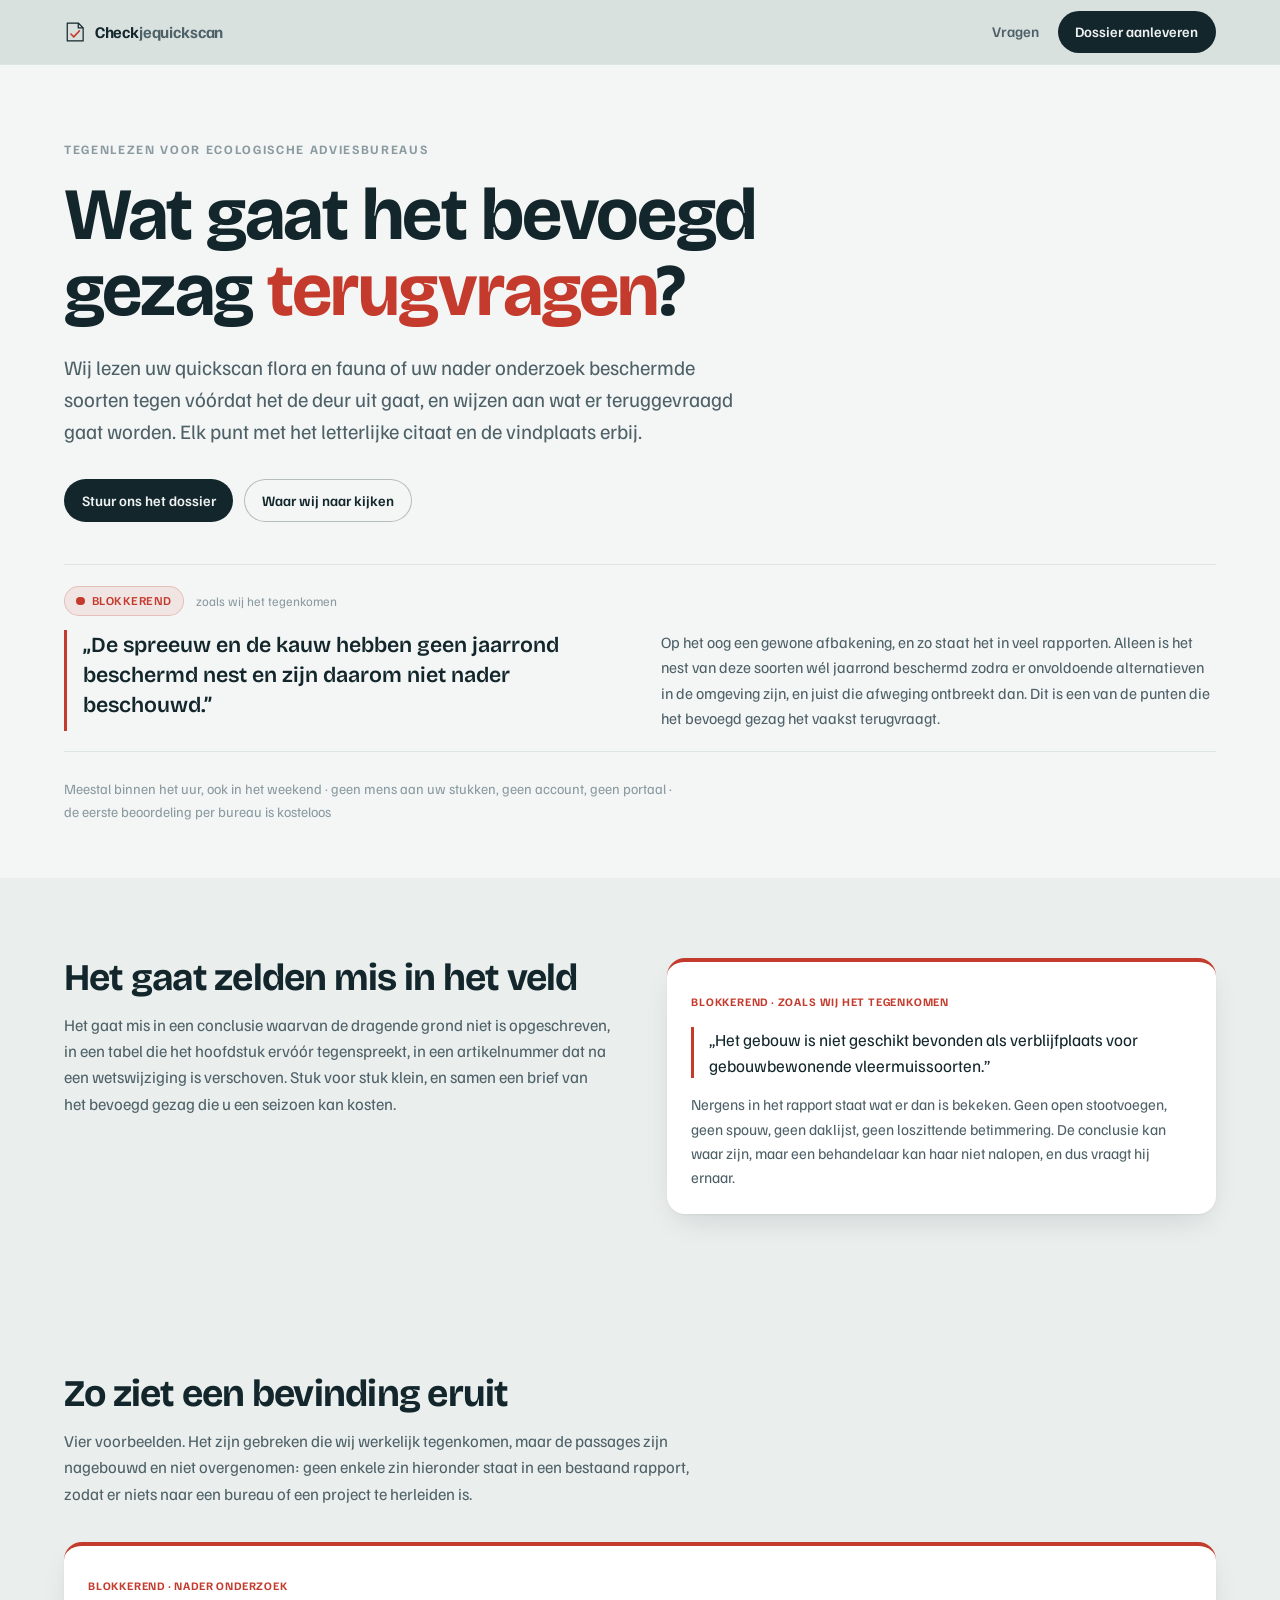
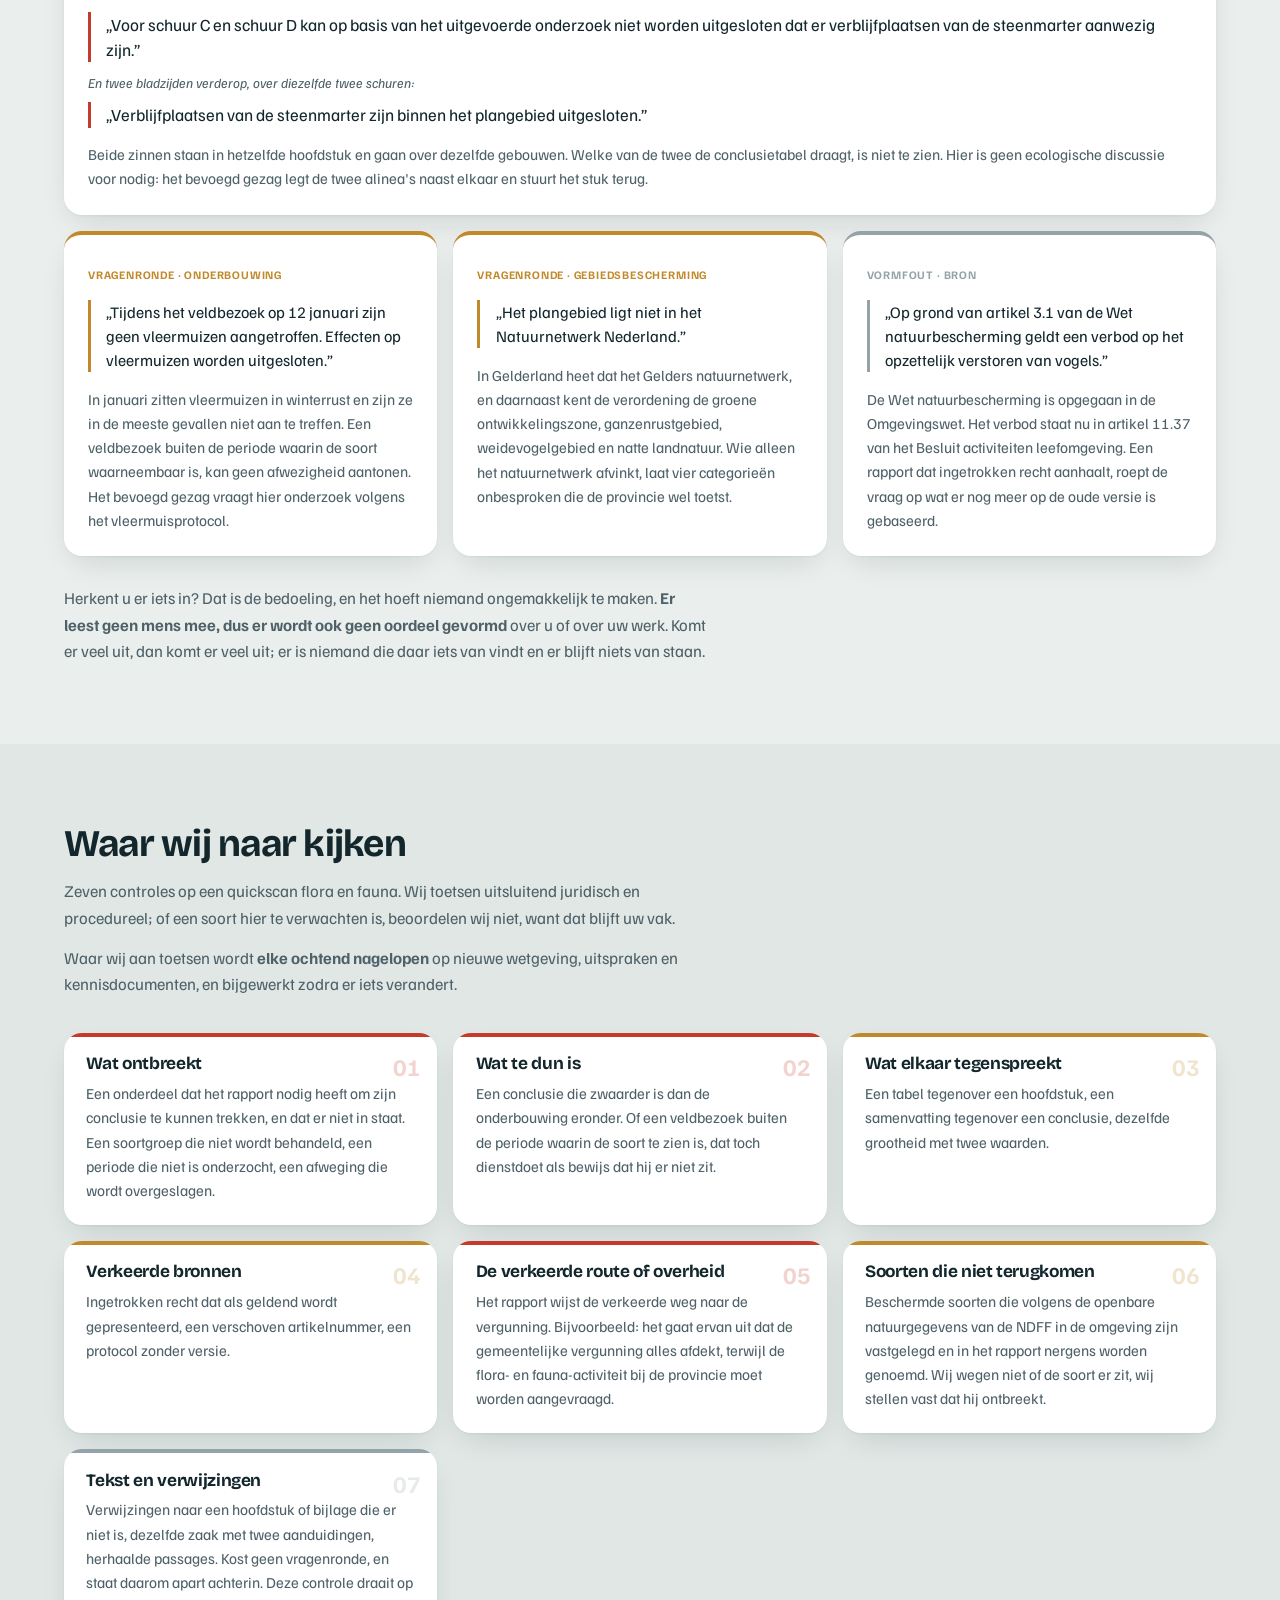
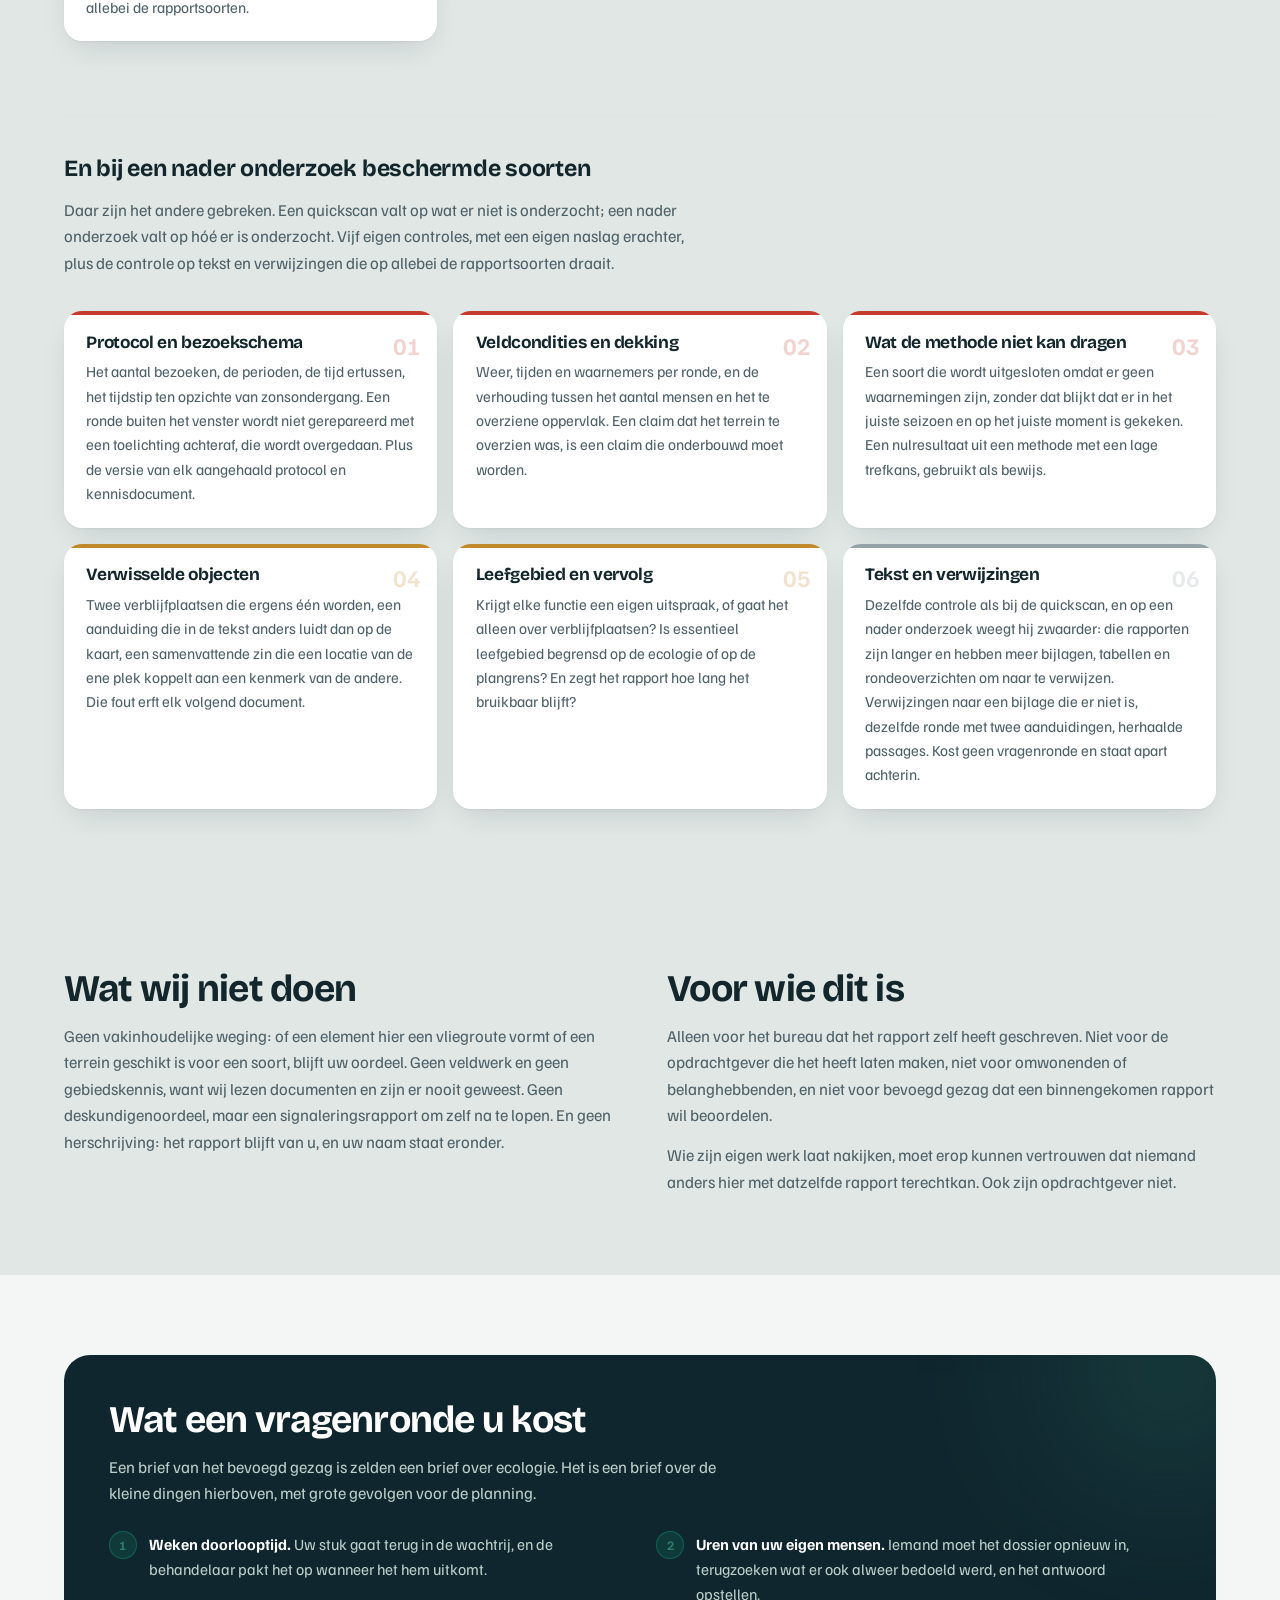
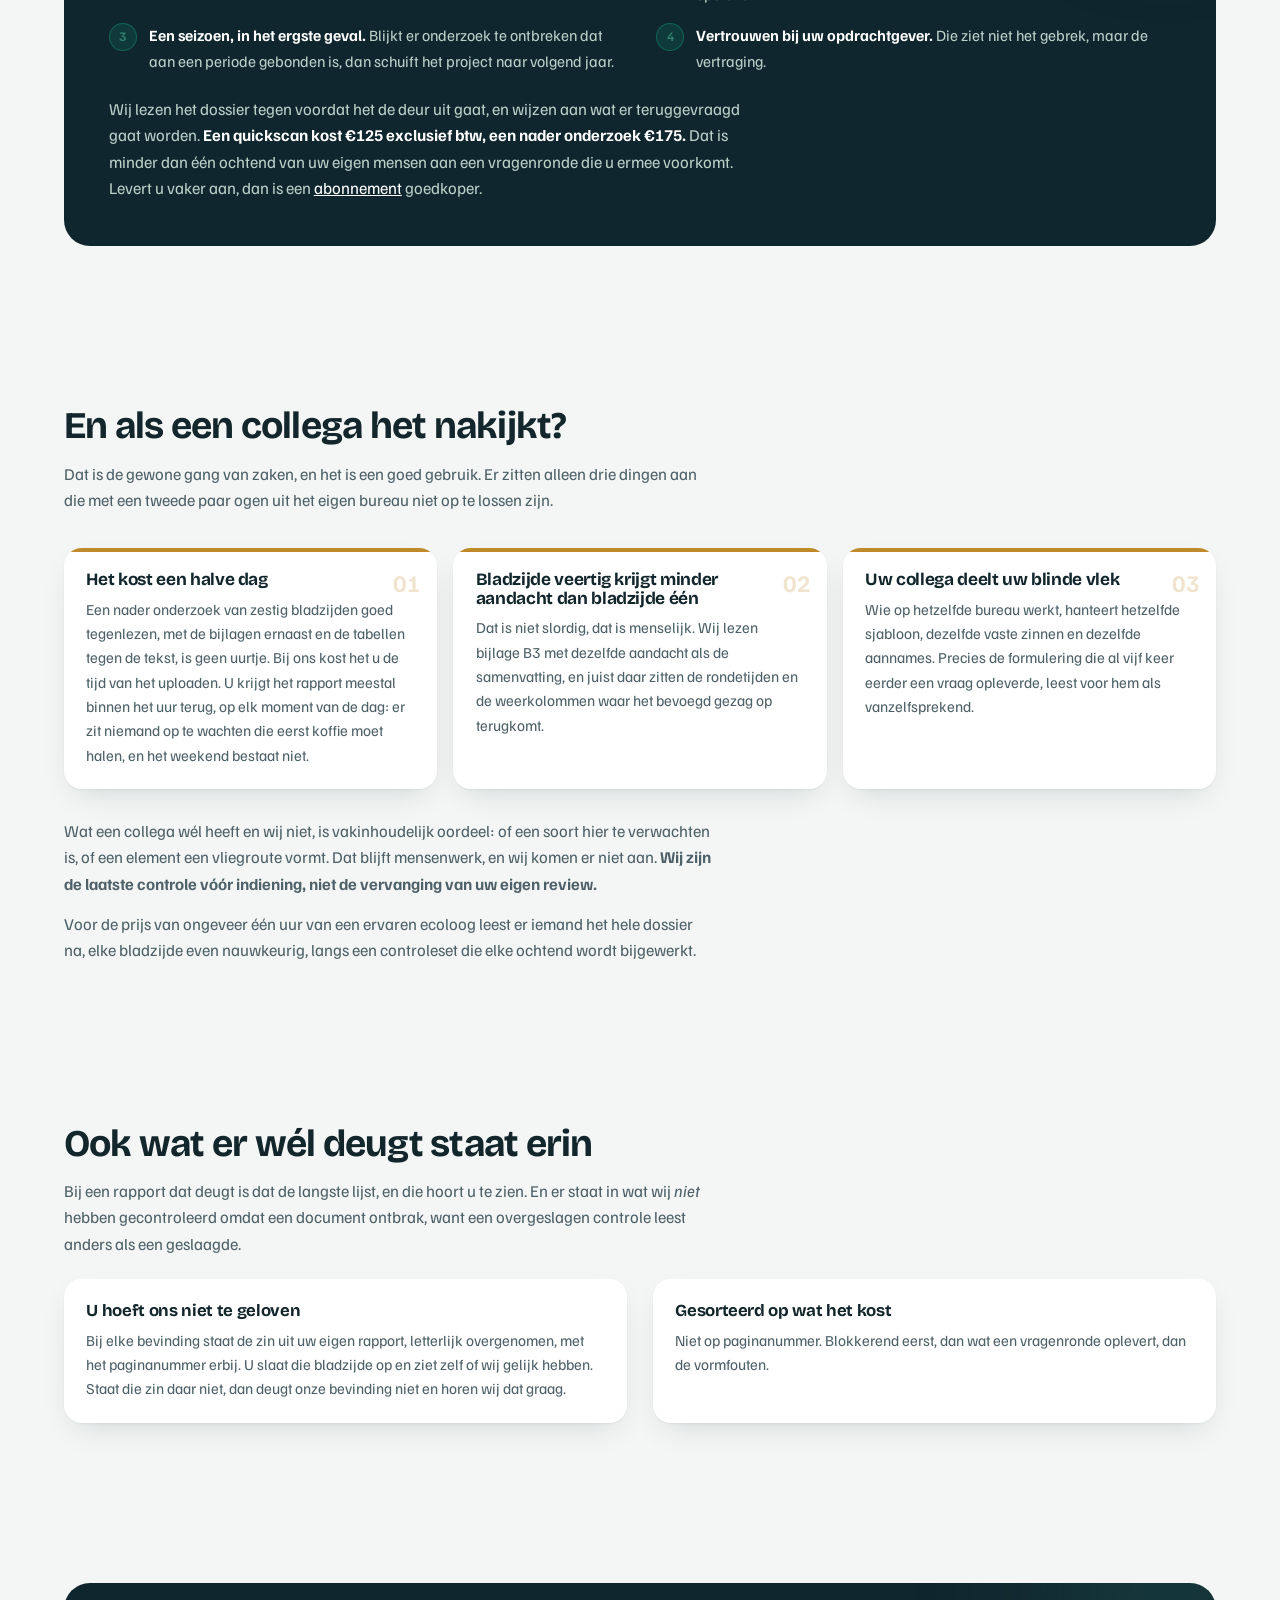
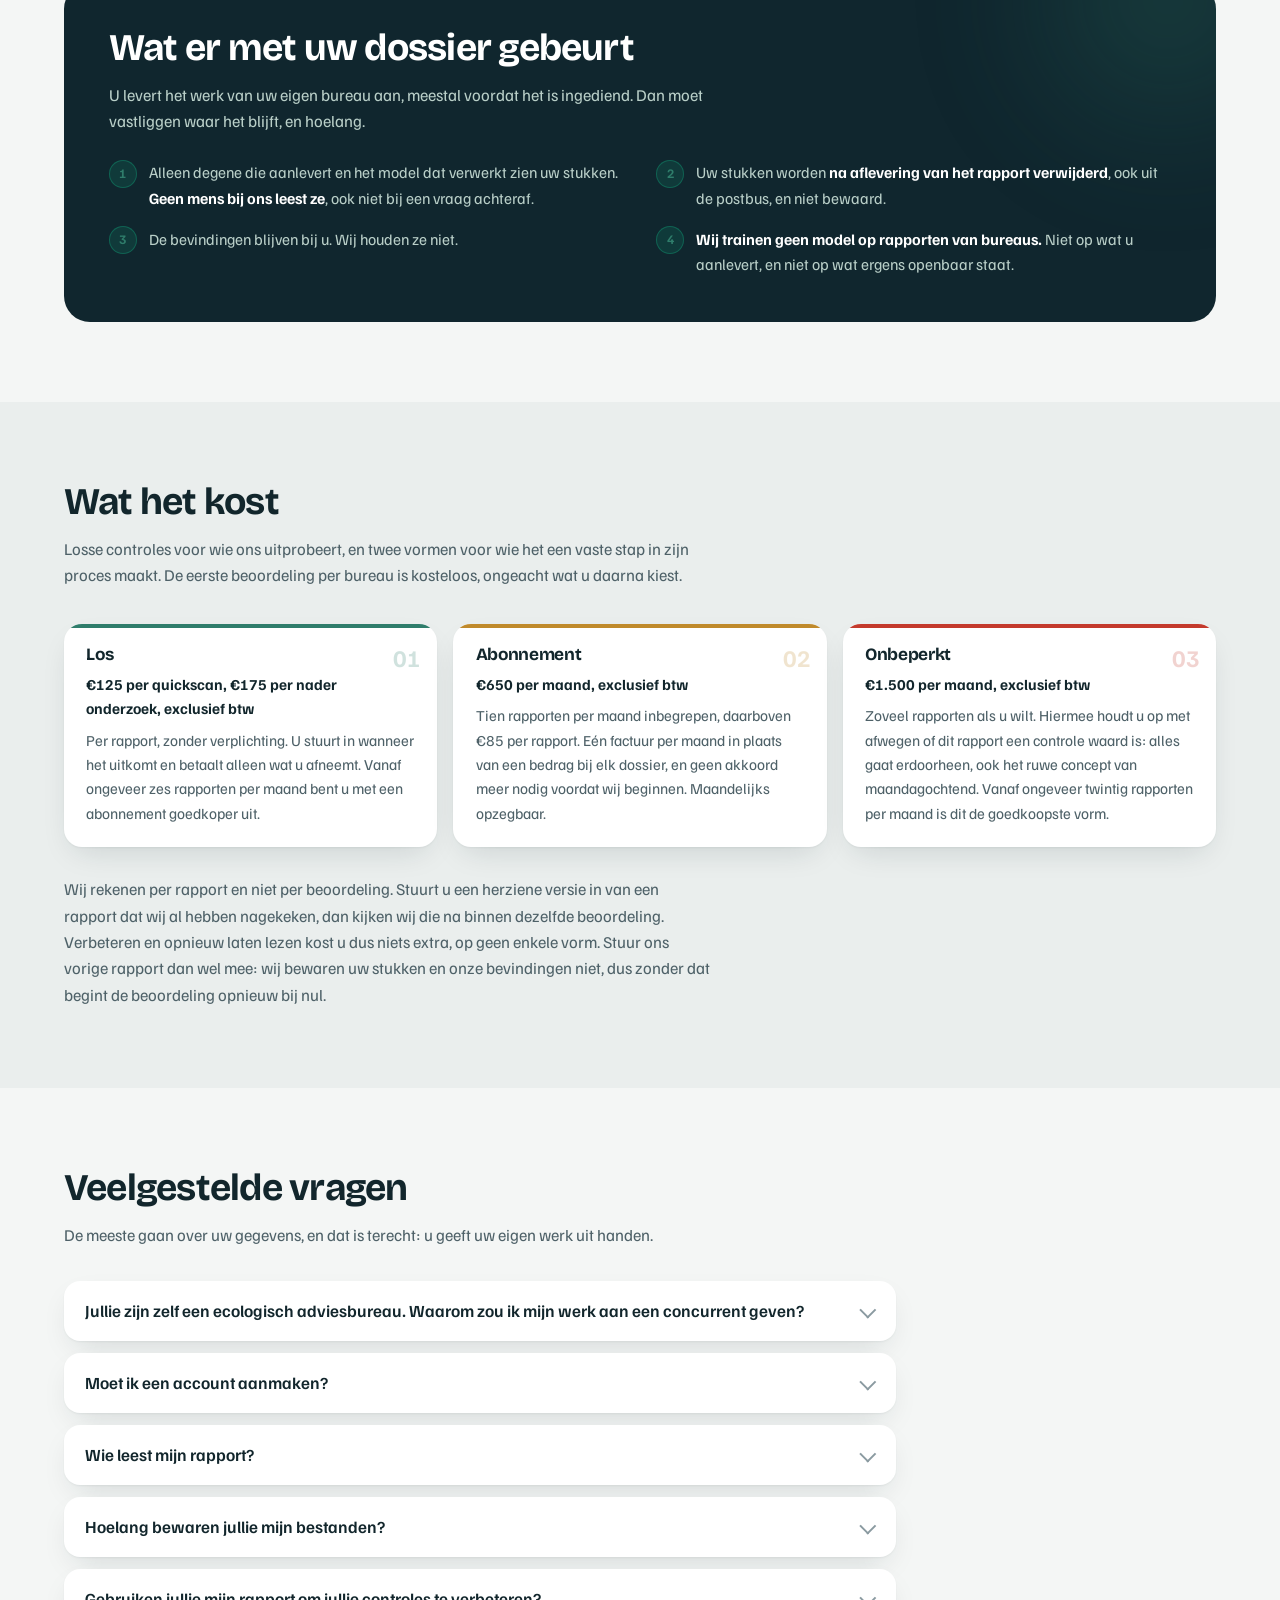
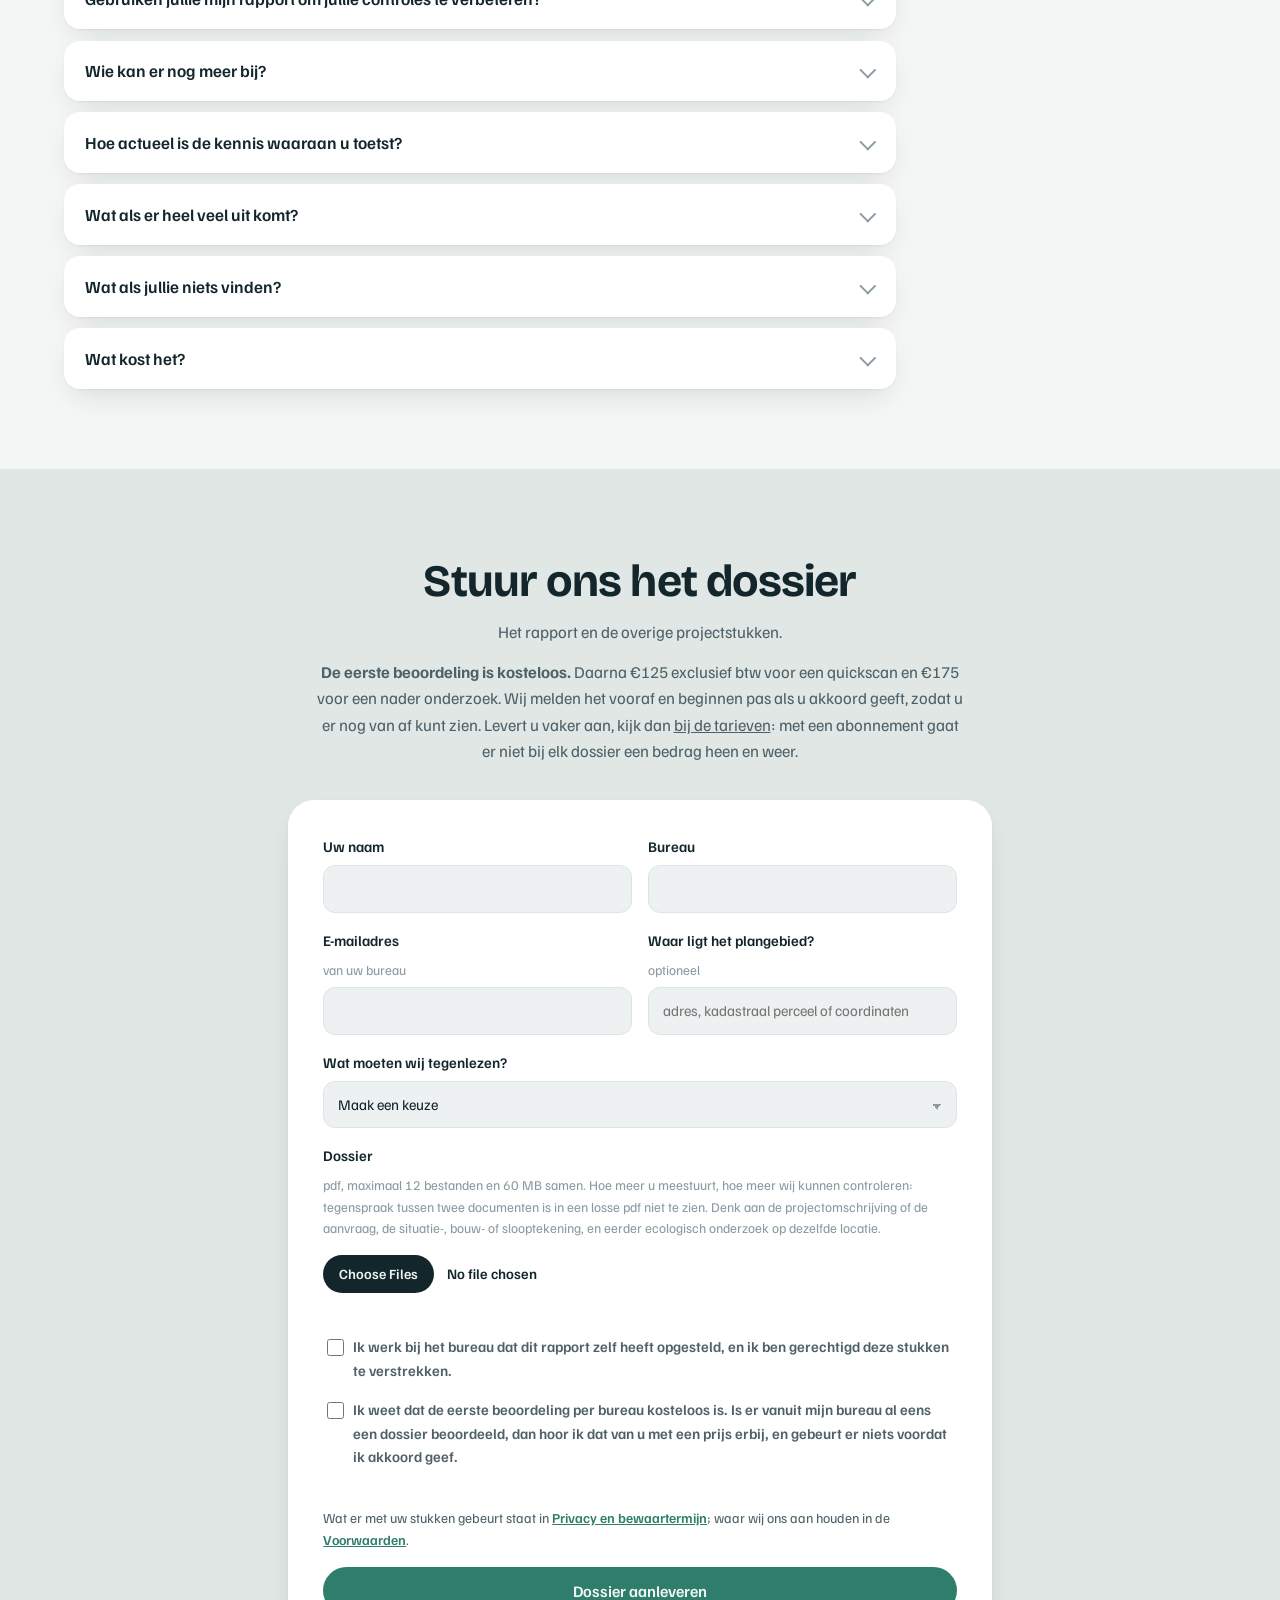
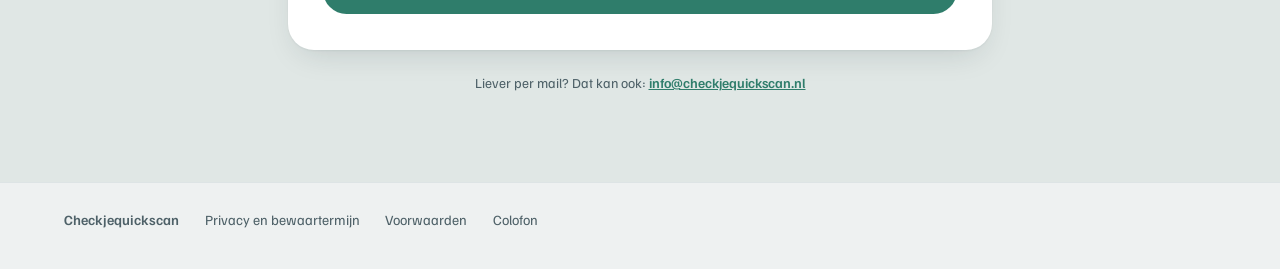
==== commit 209edfa0: "Een balk met een eigen kleur, en vlakken per onderwerp De balk bovenaan kreeg de kleur van het blad " ====
--- a/index.html
+++ b/index.html
@@ -14,7 +14,7 @@
 <link rel="preconnect" href="https://fonts.googleapis.com">
 <link rel="preconnect" href="https://fonts.gstatic.com" crossorigin>
 <link rel="stylesheet" href="https://fonts.googleapis.com/css2?family=Bricolage+Grotesque:opsz,wght@12..96,600;12..96,700;12..96,800&family=Familjen+Grotesk:wght@400;500;600;700&display=swap">
-<link rel="stylesheet" href="stijl.css?v=8ba749e6">
+<link rel="stylesheet" href="stijl.css?v=25e9f988">
 <script>
 // Verbergen mag alleen als er ook iets is dat weer laat zien. Zet het script hieronder
 // om welke reden dan ook geen animatie op, dan gaat deze klasse er weer af en staat de
@@ -59,7 +59,7 @@
   </div>
 </header>
 
-<section class="hero licht">
+<section class="v1 hero licht">
   <div class="wrap">
     <p class="bovenkop">Tegenlezen voor ecologische adviesbureaus</p>
     <h1 class="groot">Wat gaat het bevoegd gezag <em>terugvragen</em>?</h1>
@@ -89,7 +89,7 @@
   </div>
 </section>
 
-<section class="sectie">
+<section class="v2 sectie">
   <div class="wrap duo">
     <div class="op">
       <h2>Het gaat zelden mis in het veld</h2>
@@ -109,7 +109,7 @@
   </div>
 </section>
 
-<section class="sectie">
+<section class="v2 sectie">
   <div class="wrap">
     <h2 class="op">Zo ziet een bevinding eruit</h2>
     <p class="lood op">Vier voorbeelden. Het zijn gebreken die wij werkelijk tegenkomen,
@@ -166,7 +166,7 @@
   </div>
 </section>
 
-<section class="sectie" id="kijken">
+<section class="v3 sectie" id="kijken">
   <div class="wrap">
     <h2 class="op">Waar wij naar kijken</h2>
     <p class="lood op">Zeven controles op een quickscan flora en fauna. Wij toetsen uitsluitend
@@ -250,7 +250,7 @@
   </div>
 </section>
 
-<section class="sectie">
+<section class="v3 sectie">
   <div class="wrap duo">
     <div class="op">
       <h2>Wat wij niet doen</h2>
@@ -271,7 +271,7 @@
   </div>
 </section>
 
-<section class="sectie">
+<section class="v1 sectie">
   <div class="wrap">
     <div class="paneel op">
       <h2>Wat een vragenronde u kost</h2>
@@ -298,7 +298,7 @@
   </div>
 </section>
 
-<section class="sectie">
+<section class="v1 sectie">
   <div class="wrap">
     <div class="op">
       <h2>En als een collega het nakijkt?</h2>
@@ -334,7 +334,7 @@
   </div>
 </section>
 
-<section class="sectie">
+<section class="v1 sectie">
   <div class="wrap">
     <div class="op">
       <h2>Ook wat er wél deugt staat erin</h2>
@@ -359,7 +359,7 @@
   </div>
 </section>
 
-<section class="sectie">
+<section class="v1 sectie">
   <div class="wrap">
     <div class="paneel op">
       <h2>Wat er met uw dossier gebeurt</h2>
@@ -378,7 +378,7 @@
   </div>
 </section>
 
-<section class="sectie" id="tarieven">
+<section class="v2 sectie" id="tarieven">
   <div class="wrap">
     <div class="op">
       <h2>Wat het kost</h2>
@@ -414,7 +414,7 @@
   </div>
 </section>
 
-<section class="sectie" id="vragen">
+<section class="v1 sectie" id="vragen">
   <div class="wrap">
     <h2 class="op">Veelgestelde vragen</h2>
     <p class="lood op">De meeste gaan over uw gegevens, en dat is terecht: u geeft uw eigen werk
@@ -539,7 +539,7 @@
   </div>
 </section>
 
-<section class="slot" id="sturen">
+<section class="v3 slot" id="sturen">
   <div class="wrap">
     <h2 class="op">Stuur ons het dossier</h2>
     <p class="lood op">Het rapport en de overige projectstukken.</p>
--- a/stijl.css
+++ b/stijl.css
@@ -6,6 +6,13 @@
   --diep-2:#173945;
   --vel:#ffffff;
   --papier:#eef1f1;
+  /* Drie vlakken, dicht bij elkaar. Ze markeren waar een onderwerp begint en eindigt;
+     de pagina was één egaal blad van boven tot onder en daardoor liep alles in elkaar
+     over. Om en om zou een streepjespatroon geven, dus ze volgen de hoofdstukken:
+     het probleem, wat wij controleren, hoe wij werken, wat het kost. */
+  --vlak-1:#f4f6f5;
+  --vlak-2:#eaeeed;
+  --vlak-3:#e0e7e5;
   --inkt:#12262c;
   --inkt-2:#4e6168;
   --flauw:#8a9aa0;
@@ -45,9 +52,11 @@
 .wrap{width:min(72rem,100% - 2.4rem);margin-inline:auto}
 
 /* ---------- balk ---------- */
+/* De balk kreeg de kleur van het blad eronder en was daardoor onzichtbaar. Nu een
+   eigen, iets diepere toon met een haarlijn eronder, zodat hij als een balk leest. */
 .top{position:sticky;top:0;z-index:40;backdrop-filter:blur(14px);
-  background:color-mix(in srgb,var(--papier) 82%,transparent);
-  border-bottom:1px solid transparent;transition:border-color .3s}
+  background:color-mix(in srgb,#d5dedb 88%,transparent);
+  border-bottom:1px solid var(--lijn);transition:border-color .3s}
 .top.vast{border-bottom-color:var(--lijn)}
 .top .wrap{display:flex;align-items:center;justify-content:space-between;
   gap:1rem;height:64px}
@@ -343,3 +352,10 @@
    een groot gat eronder. */
 .grensduo{display:grid;gap:1rem;margin-top:1.4rem}
 @media(min-width:56rem){.grensduo{grid-template-columns:1fr 1fr;gap:1.6rem}}
+
+/* De vlakken zelf. De hero heeft zijn eigen achtergrondregel, dus die overschrijven we
+   met dezelfde specificiteit erachteraan. */
+.v1{background:var(--vlak-1)}
+.v2{background:var(--vlak-2)}
+.v3{background:var(--vlak-3)}
+.hero.licht.v1{background:var(--vlak-1)}
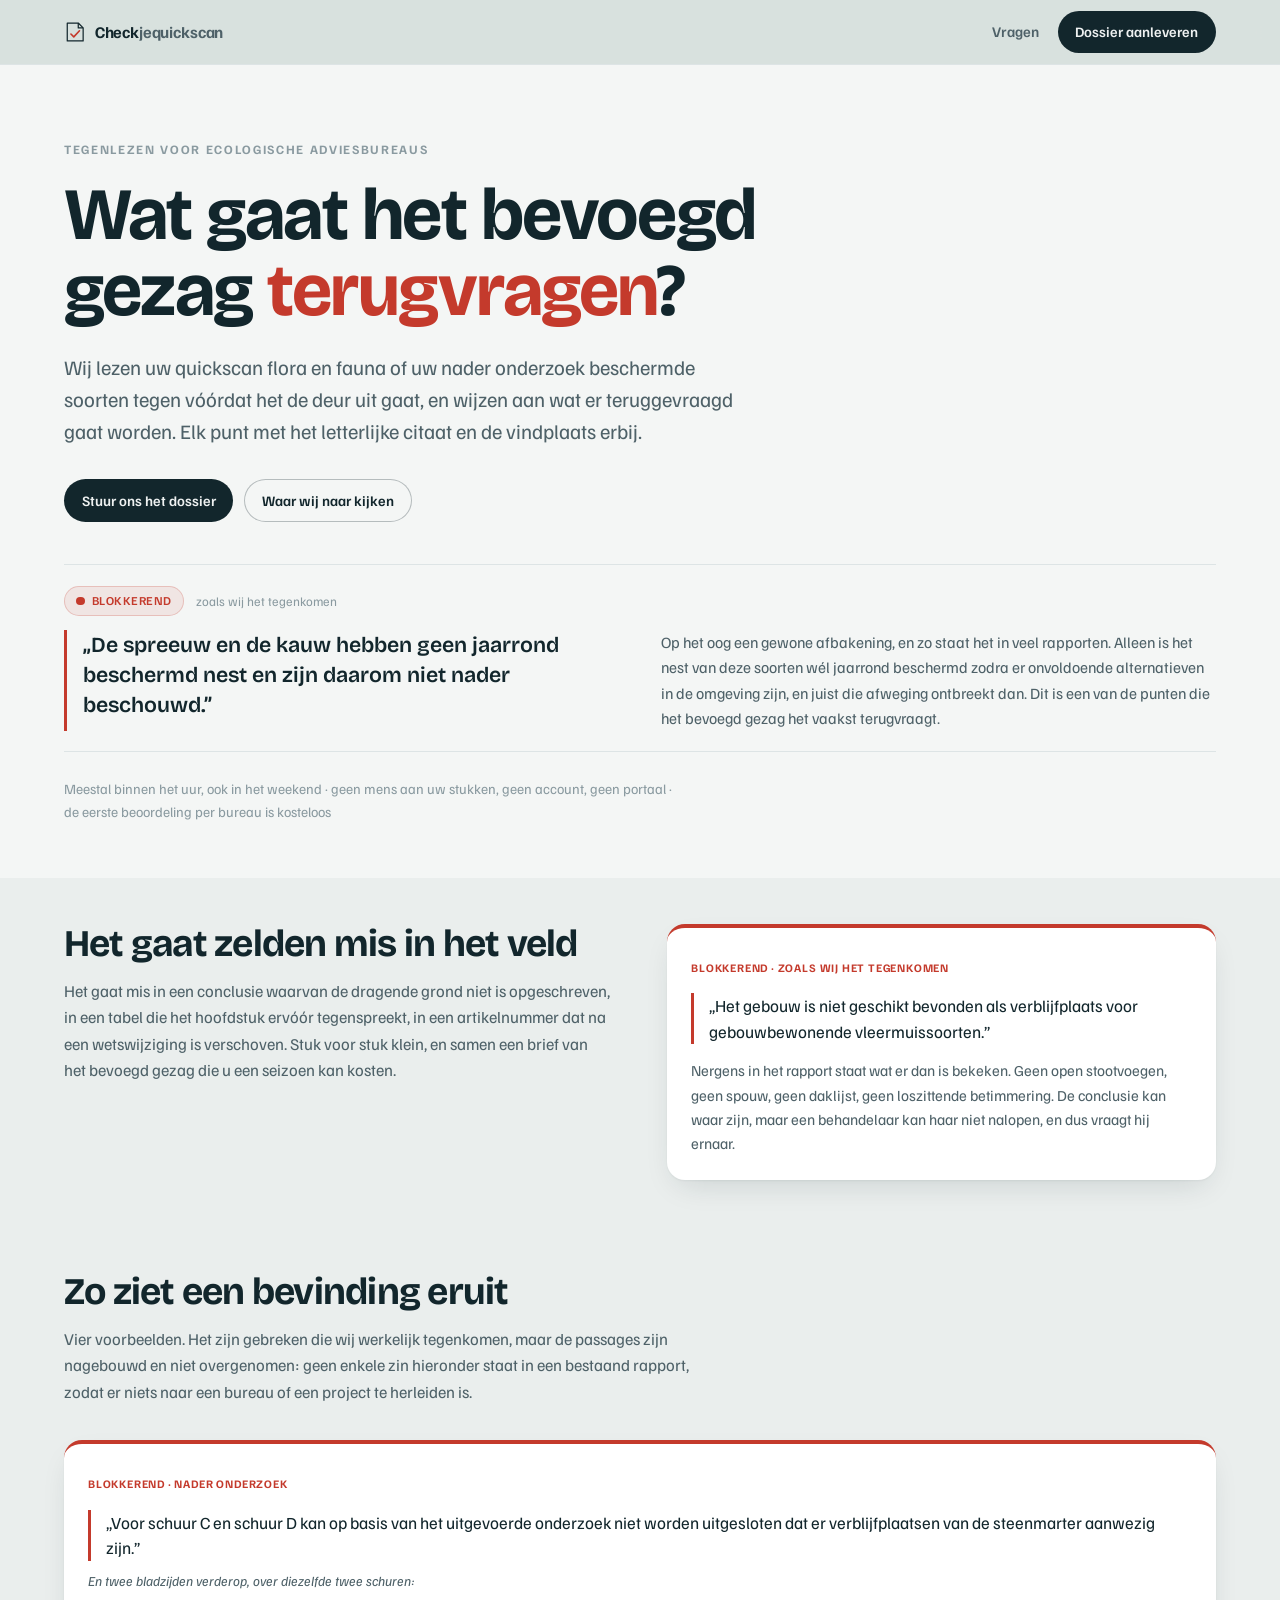
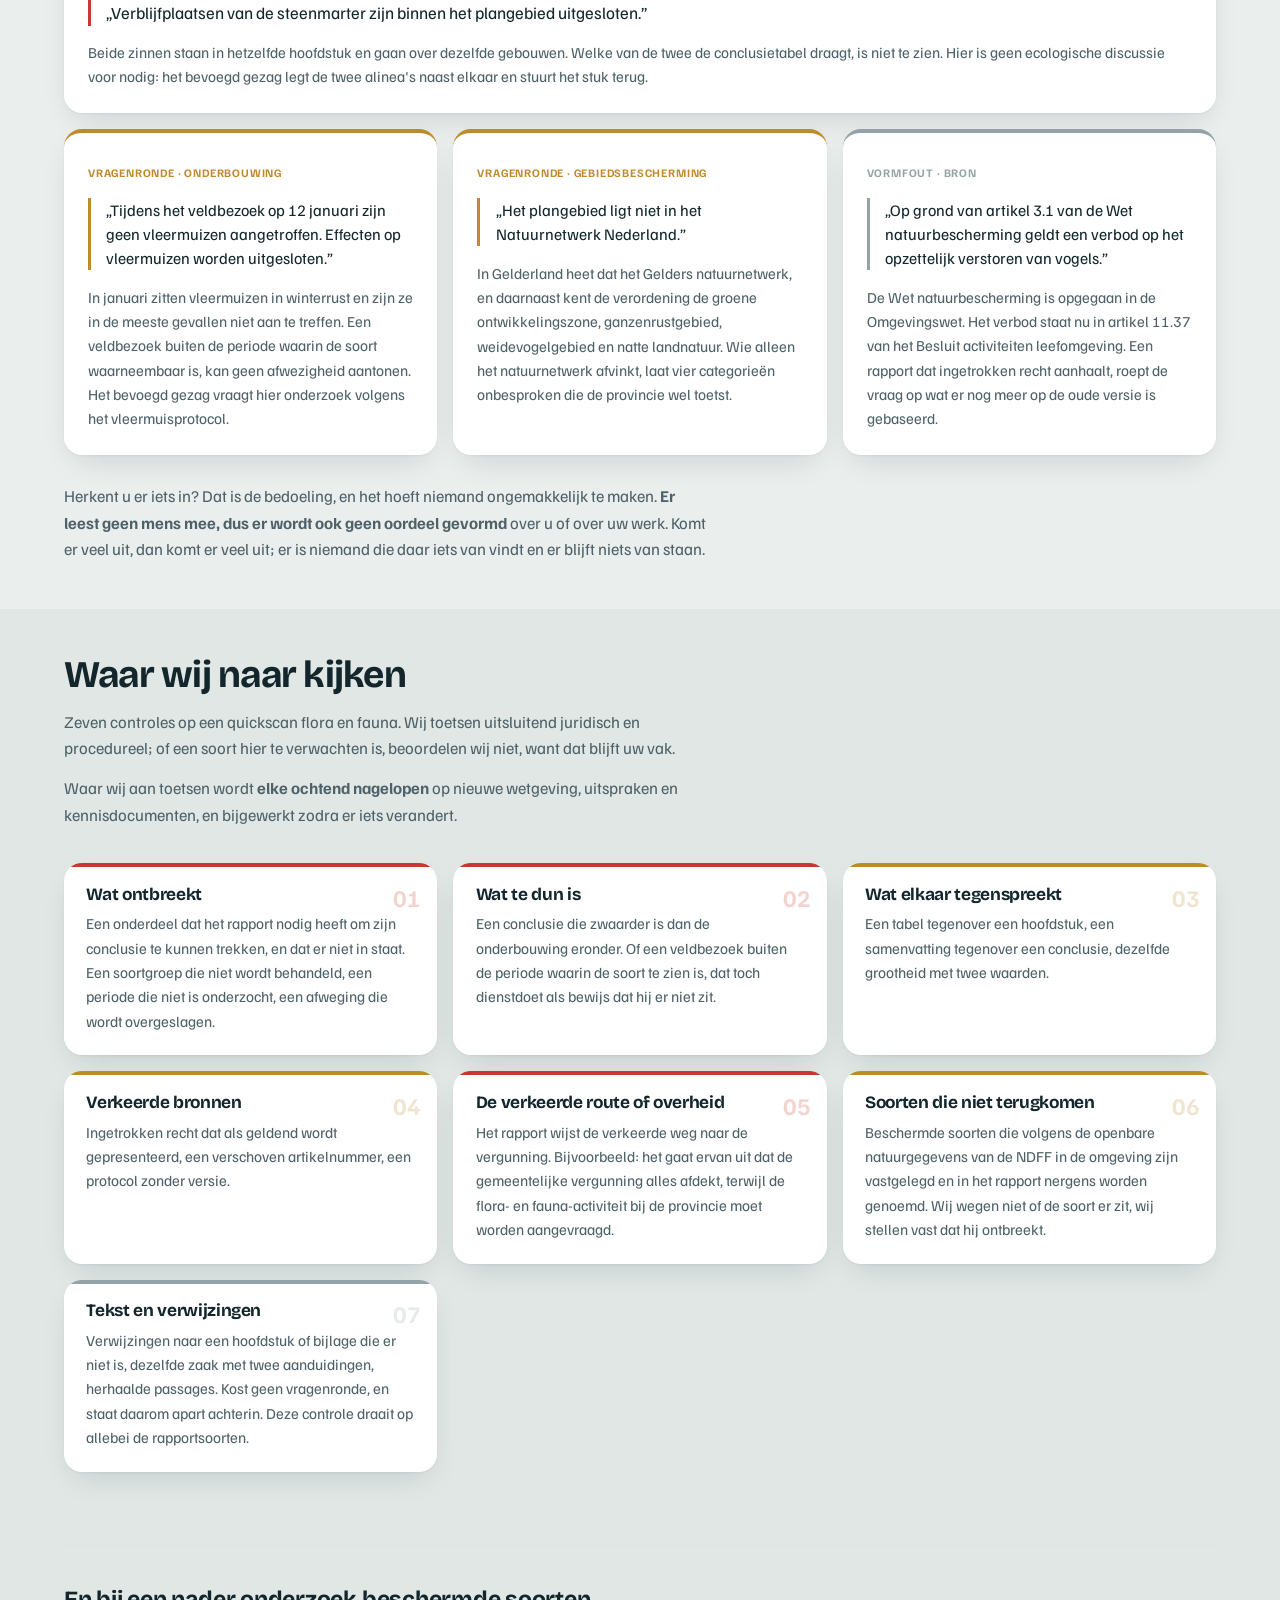
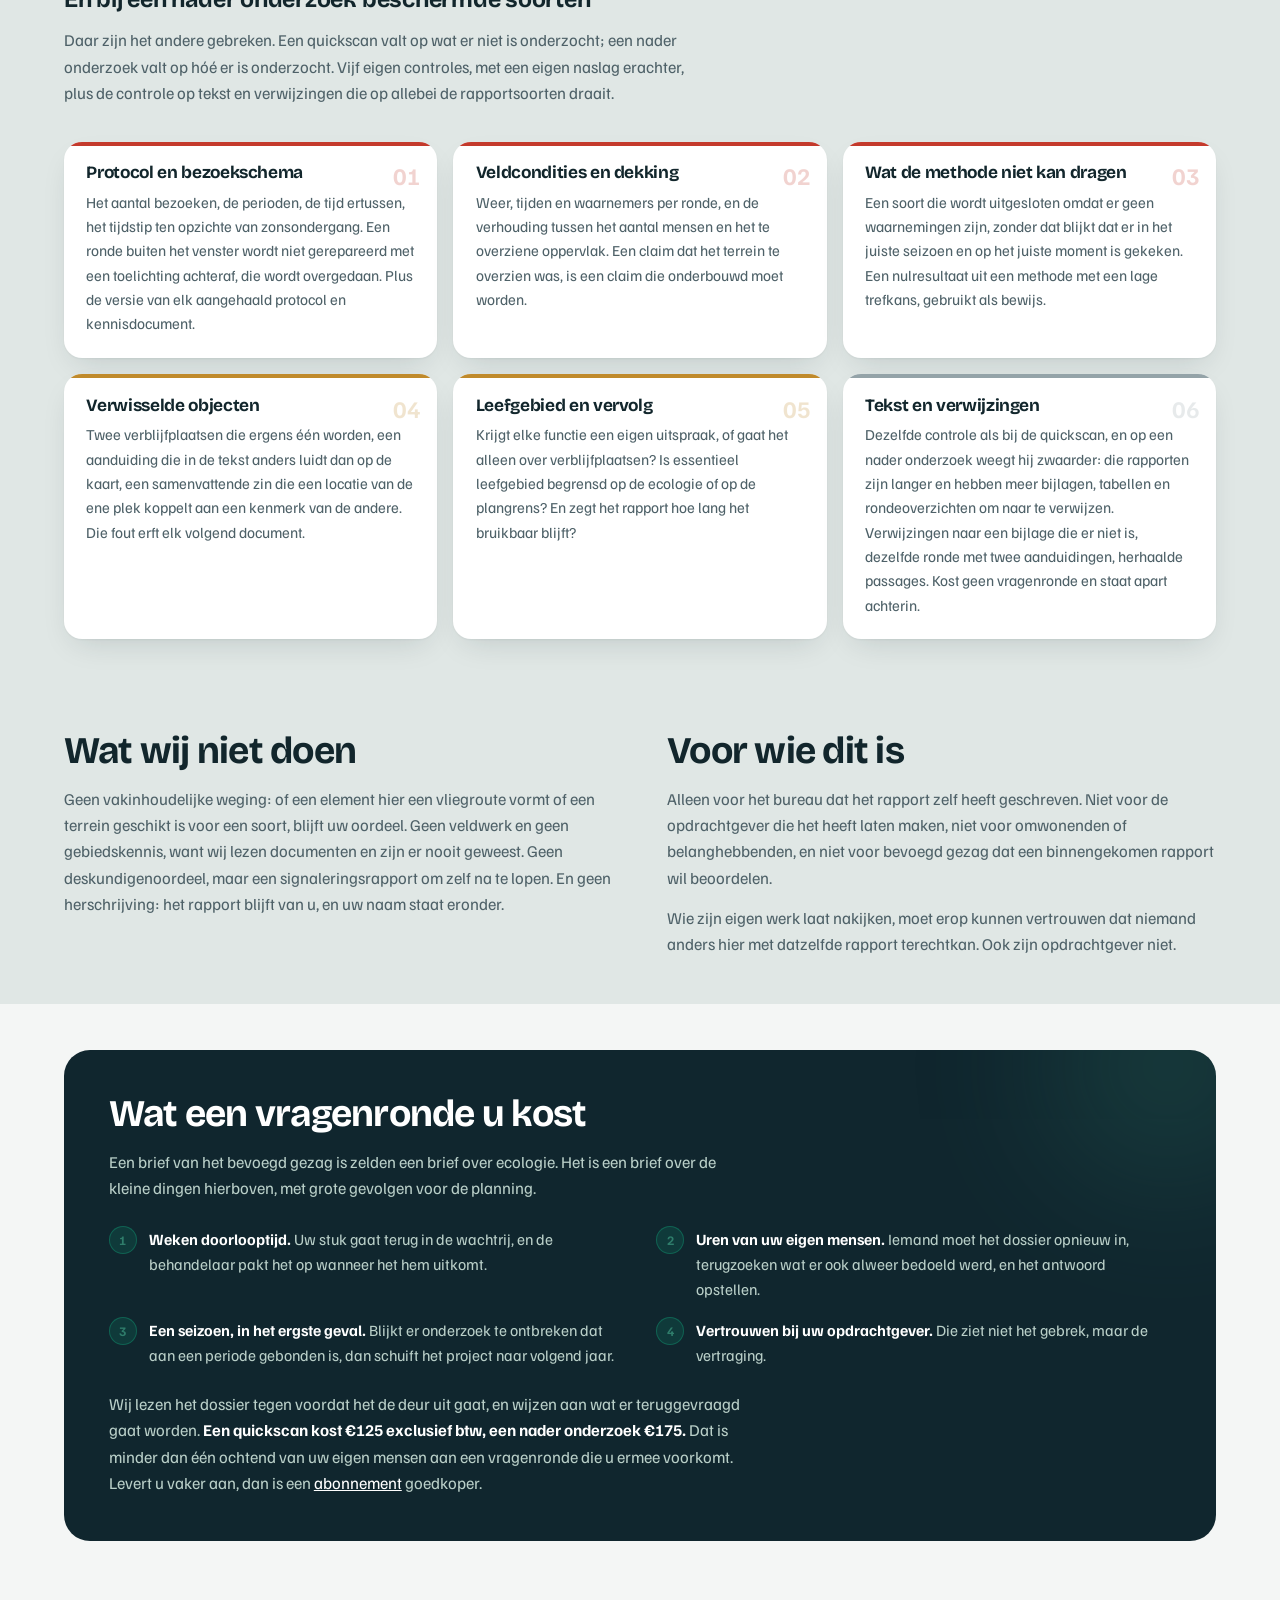
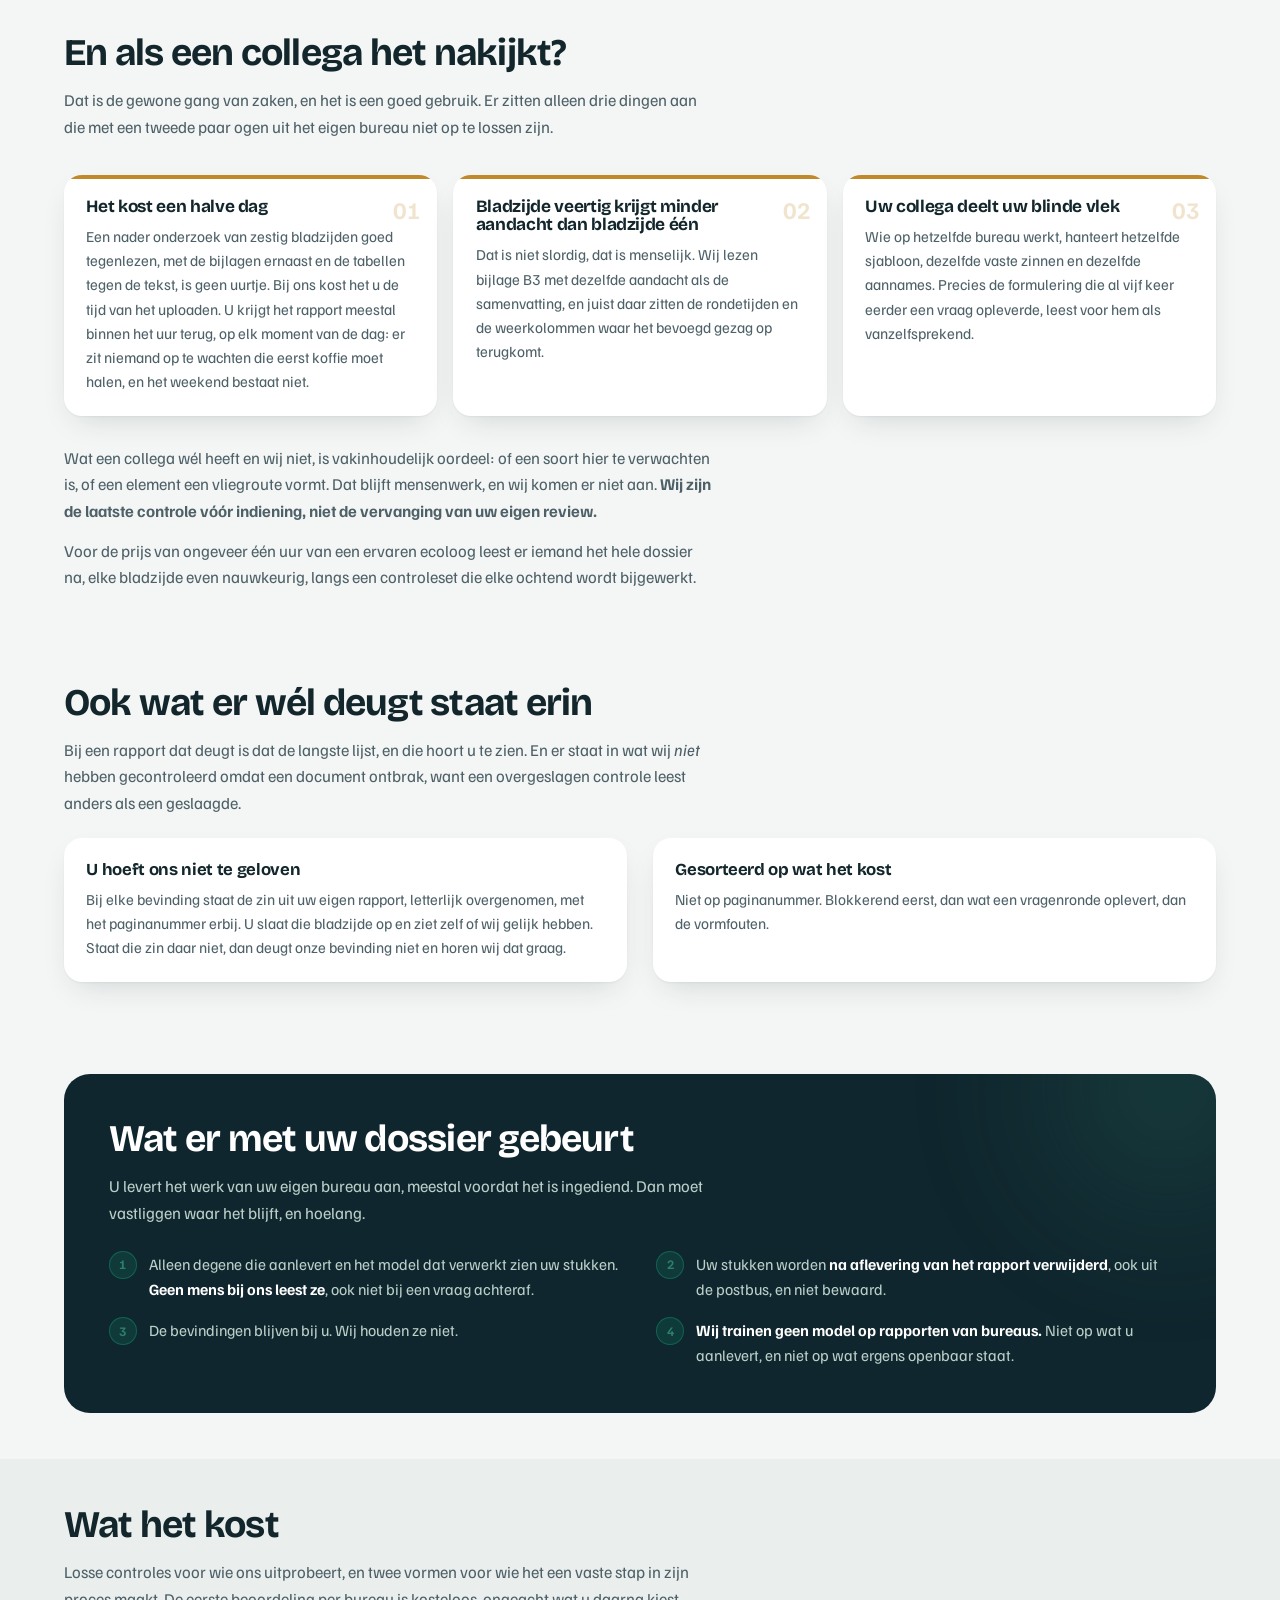
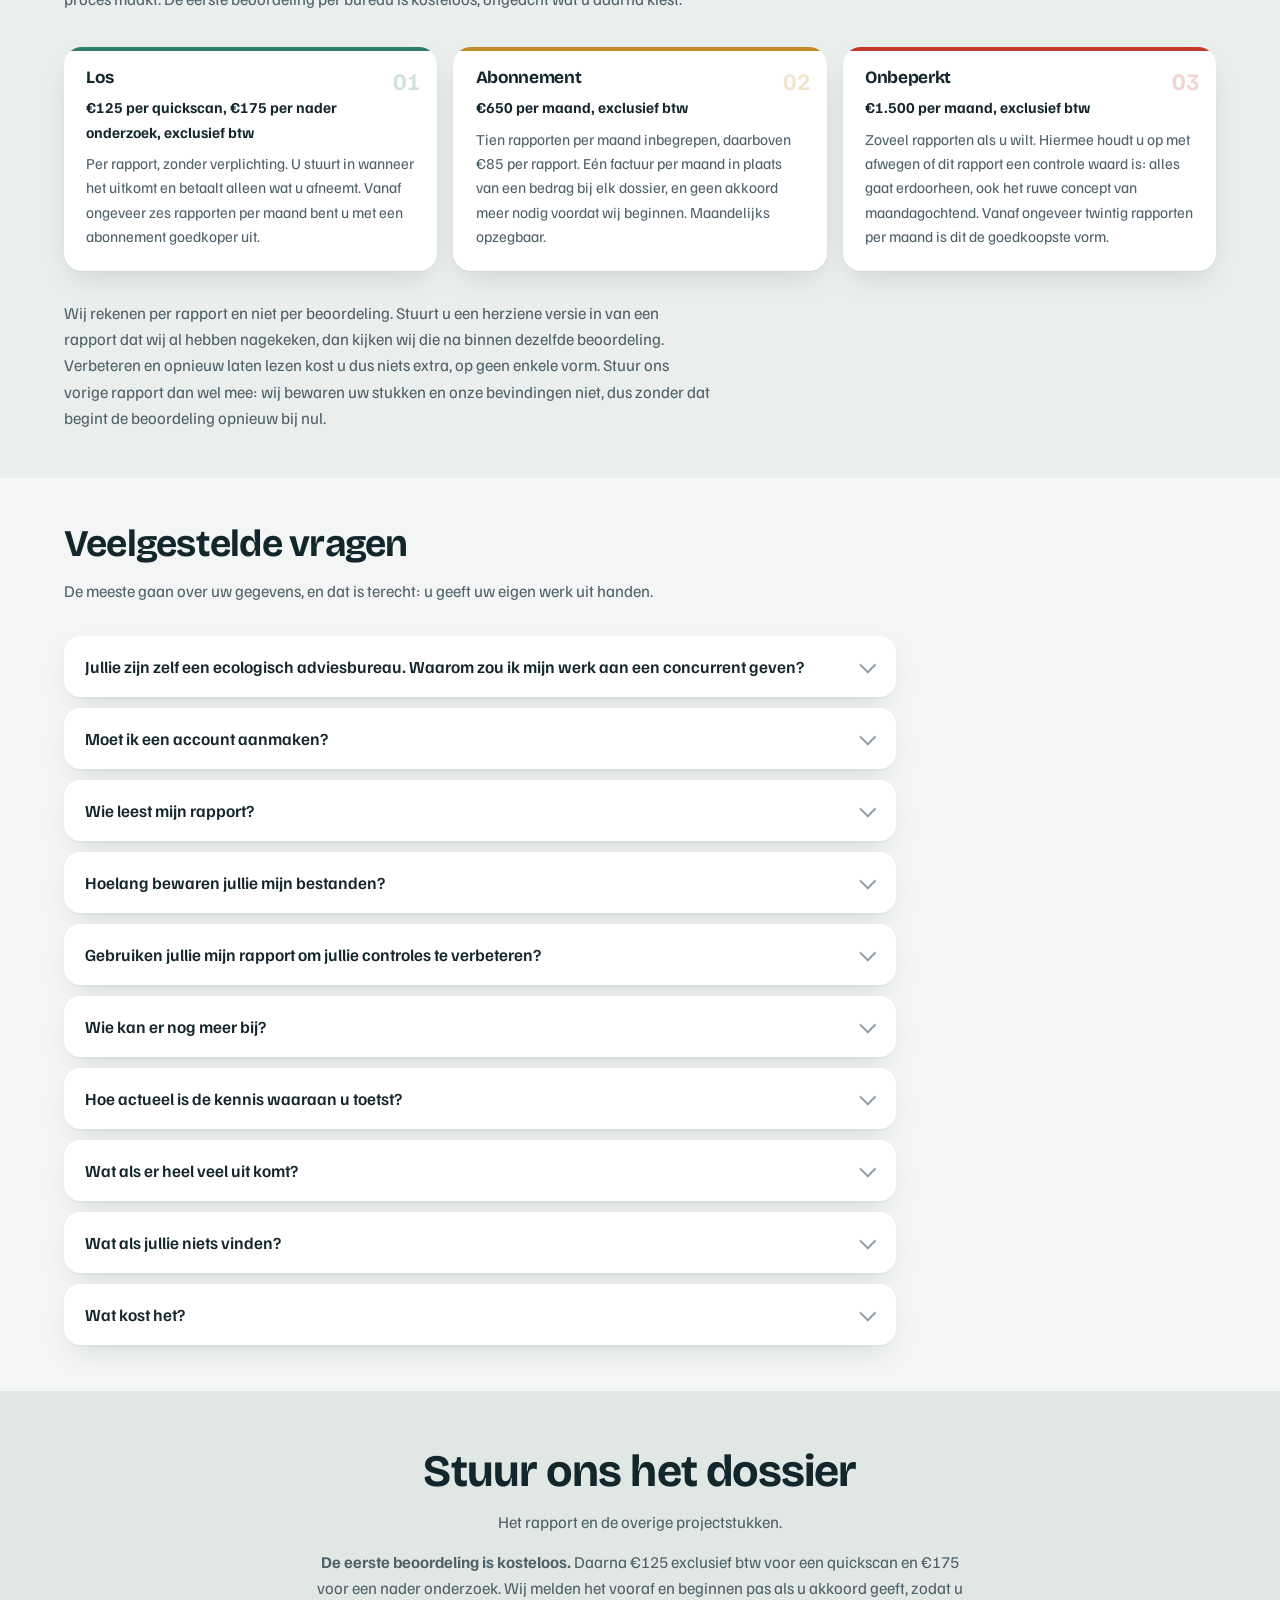
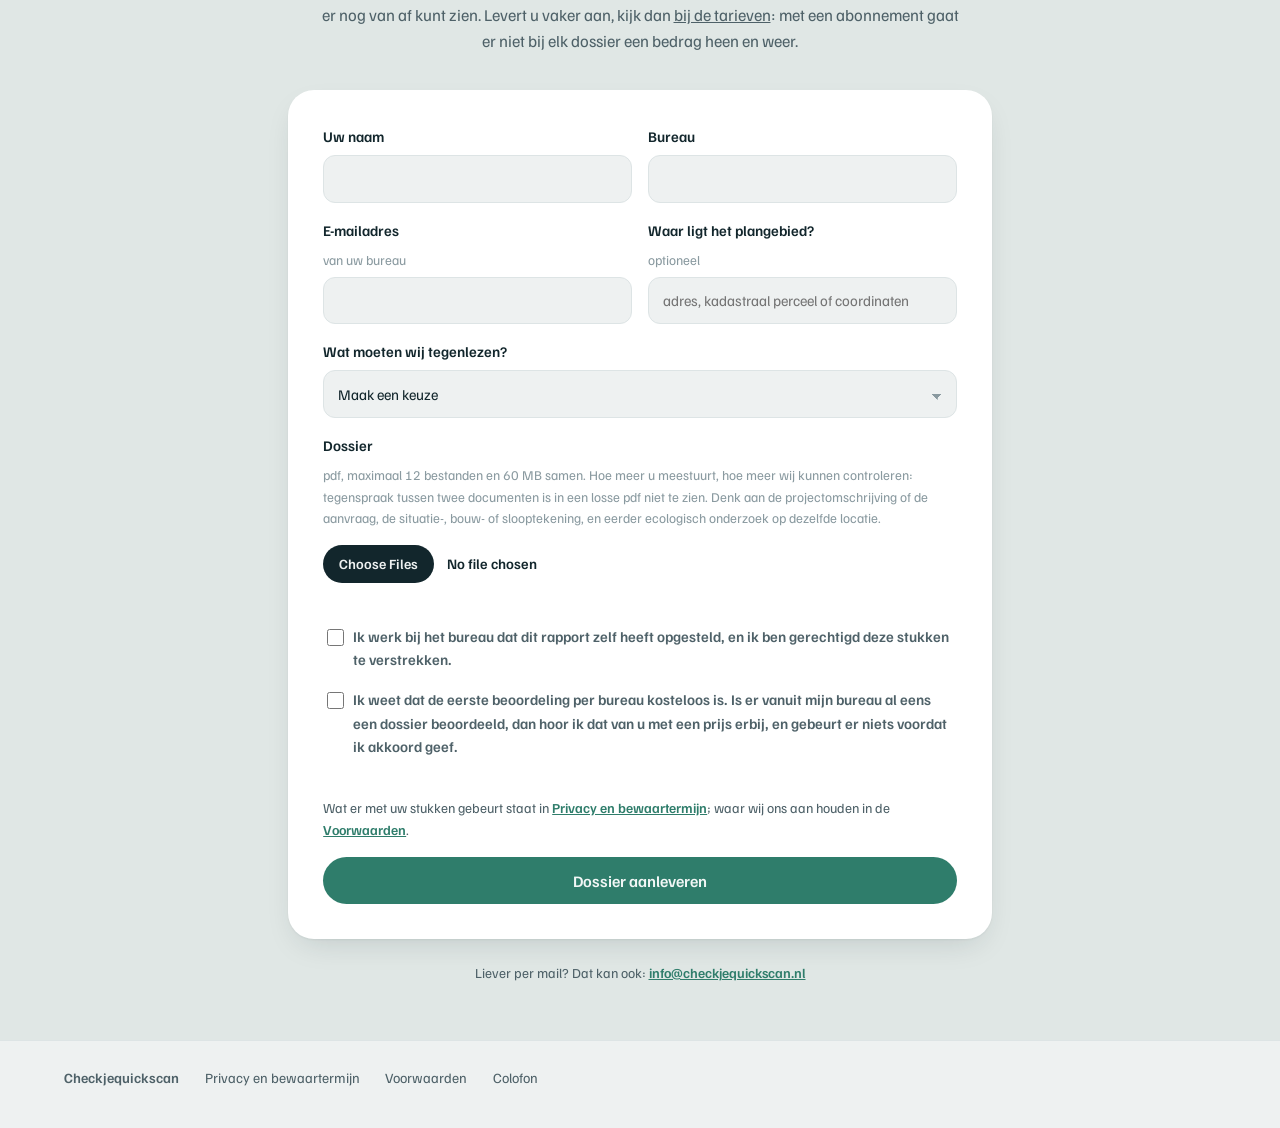
==== commit abbf469f: "Minder lucht tussen de secties Elke sectie had 80 px boven en onder, dus tussen twee secties stond 1" ====
--- a/index.html
+++ b/index.html
@@ -14,7 +14,7 @@
 <link rel="preconnect" href="https://fonts.googleapis.com">
 <link rel="preconnect" href="https://fonts.gstatic.com" crossorigin>
 <link rel="stylesheet" href="https://fonts.googleapis.com/css2?family=Bricolage+Grotesque:opsz,wght@12..96,600;12..96,700;12..96,800&family=Familjen+Grotesk:wght@400;500;600;700&display=swap">
-<link rel="stylesheet" href="stijl.css?v=25e9f988">
+<link rel="stylesheet" href="stijl.css?v=addf0340">
 <script>
 // Verbergen mag alleen als er ook iets is dat weer laat zien. Zet het script hieronder
 // om welke reden dan ook geen animatie op, dan gaat deze klasse er weer af en staat de
--- a/stijl.css
+++ b/stijl.css
@@ -101,7 +101,10 @@
 .p-grijs{color:#a9bab6} .p-groen{color:var(--groen-licht)}
 
 /* ---------- secties ---------- */
-.sectie{padding:clamp(3rem,7vw,5rem) 0}
+/* Krapper sinds de vlakken er zijn. Met 80 px boven en onder stond er tussen twee
+   secties 160 px leeg, en zolang alles dezelfde kleur had viel dat niet op. De
+   kleurwissel doet het scheiden nu, dus de ruimte hoeft dat niet ook nog te doen. */
+.sectie{padding:clamp(2rem,3.6vw,3.1rem) 0}
 .sectie h2{font-size:clamp(1.6rem,3.3vw,2.35rem);max-width:26ch}
 .lood{color:var(--inkt-2);max-width:72ch;margin:.85rem 0 0;font-size:1.03rem}
 
@@ -165,7 +168,7 @@
 .grens p{margin:0;color:var(--inkt-2);font-size:.95rem}
 
 /* ---------- afsluiting ---------- */
-.slot{text-align:center;padding:clamp(3.4rem,8vw,5.5rem) 0}
+.slot{text-align:center;padding:clamp(2.4rem,4.4vw,3.6rem) 0}
 .slot h2{font-size:clamp(1.8rem,4vw,2.8rem);margin-inline:auto}
 .slot .lood{margin-inline:auto;text-align:center}
 .adres{display:inline-block;margin-top:1.8rem;font-family:"Bricolage Grotesque",sans-serif;
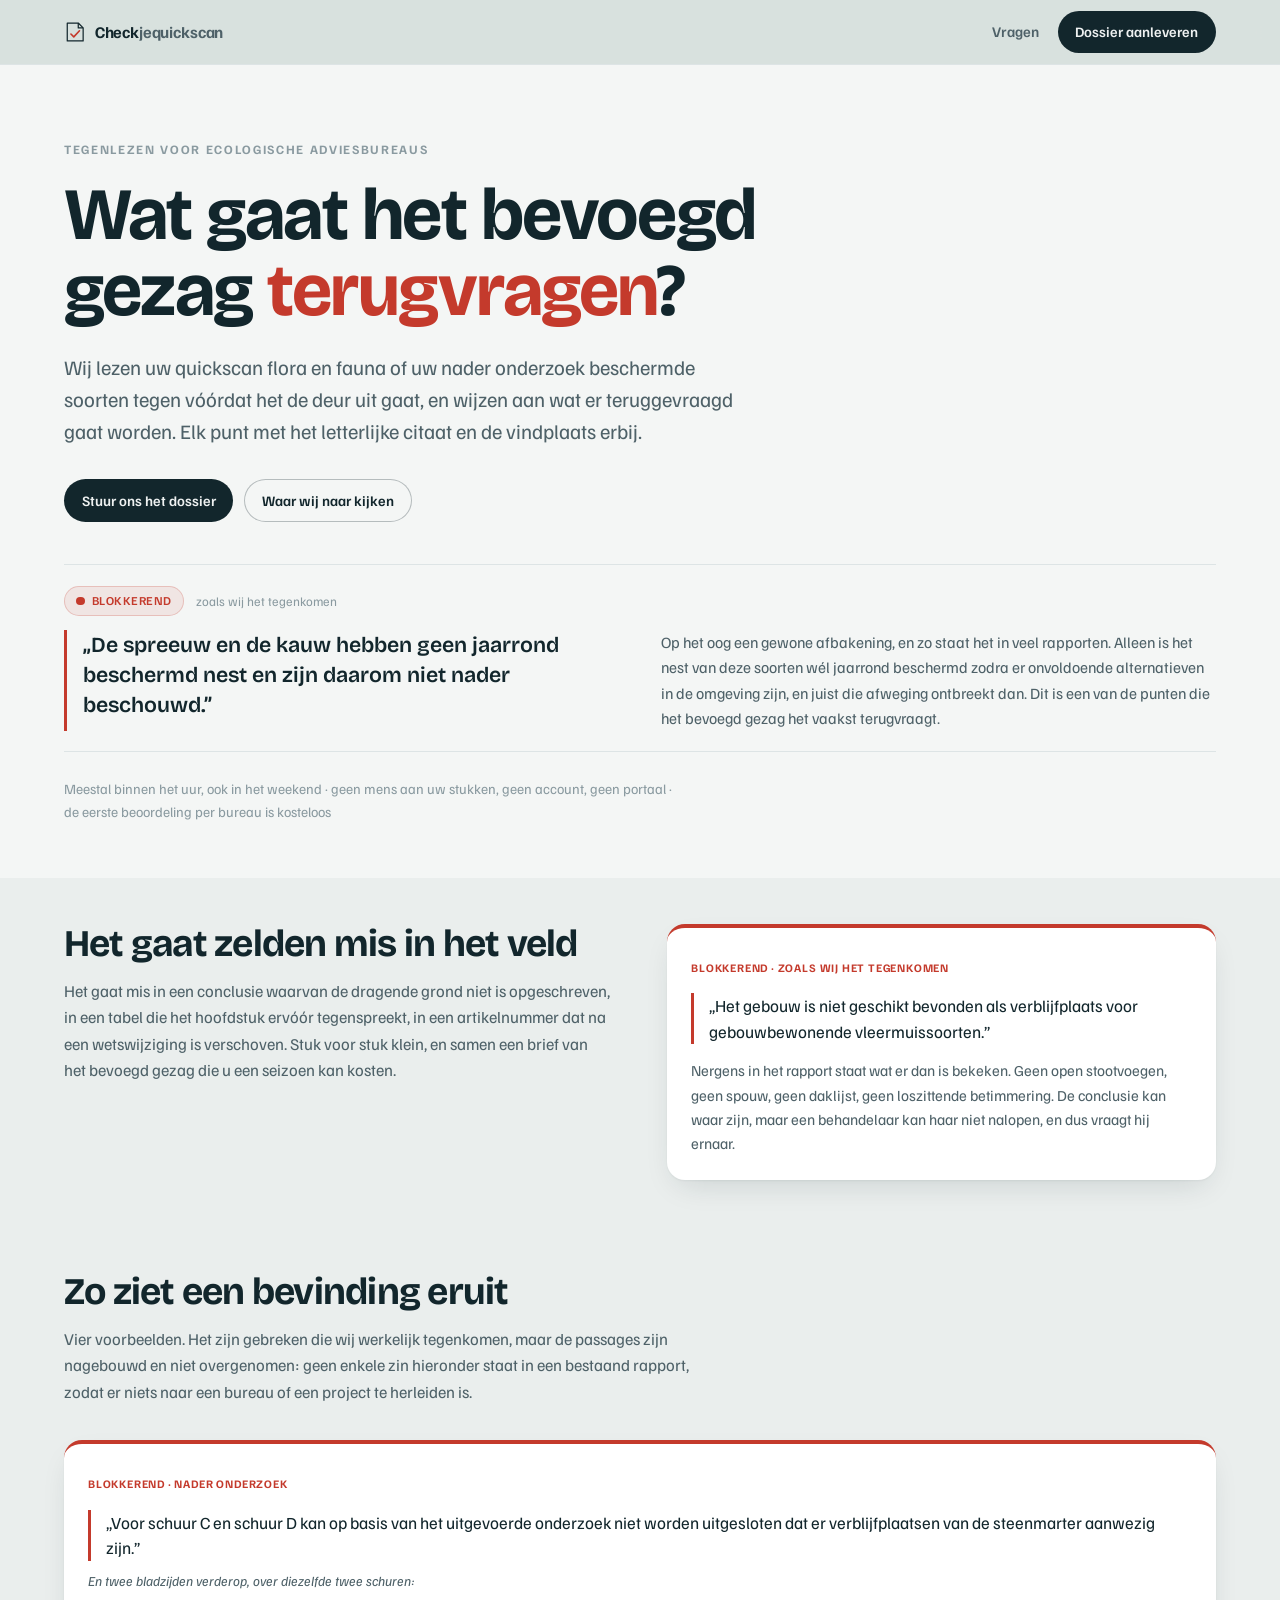
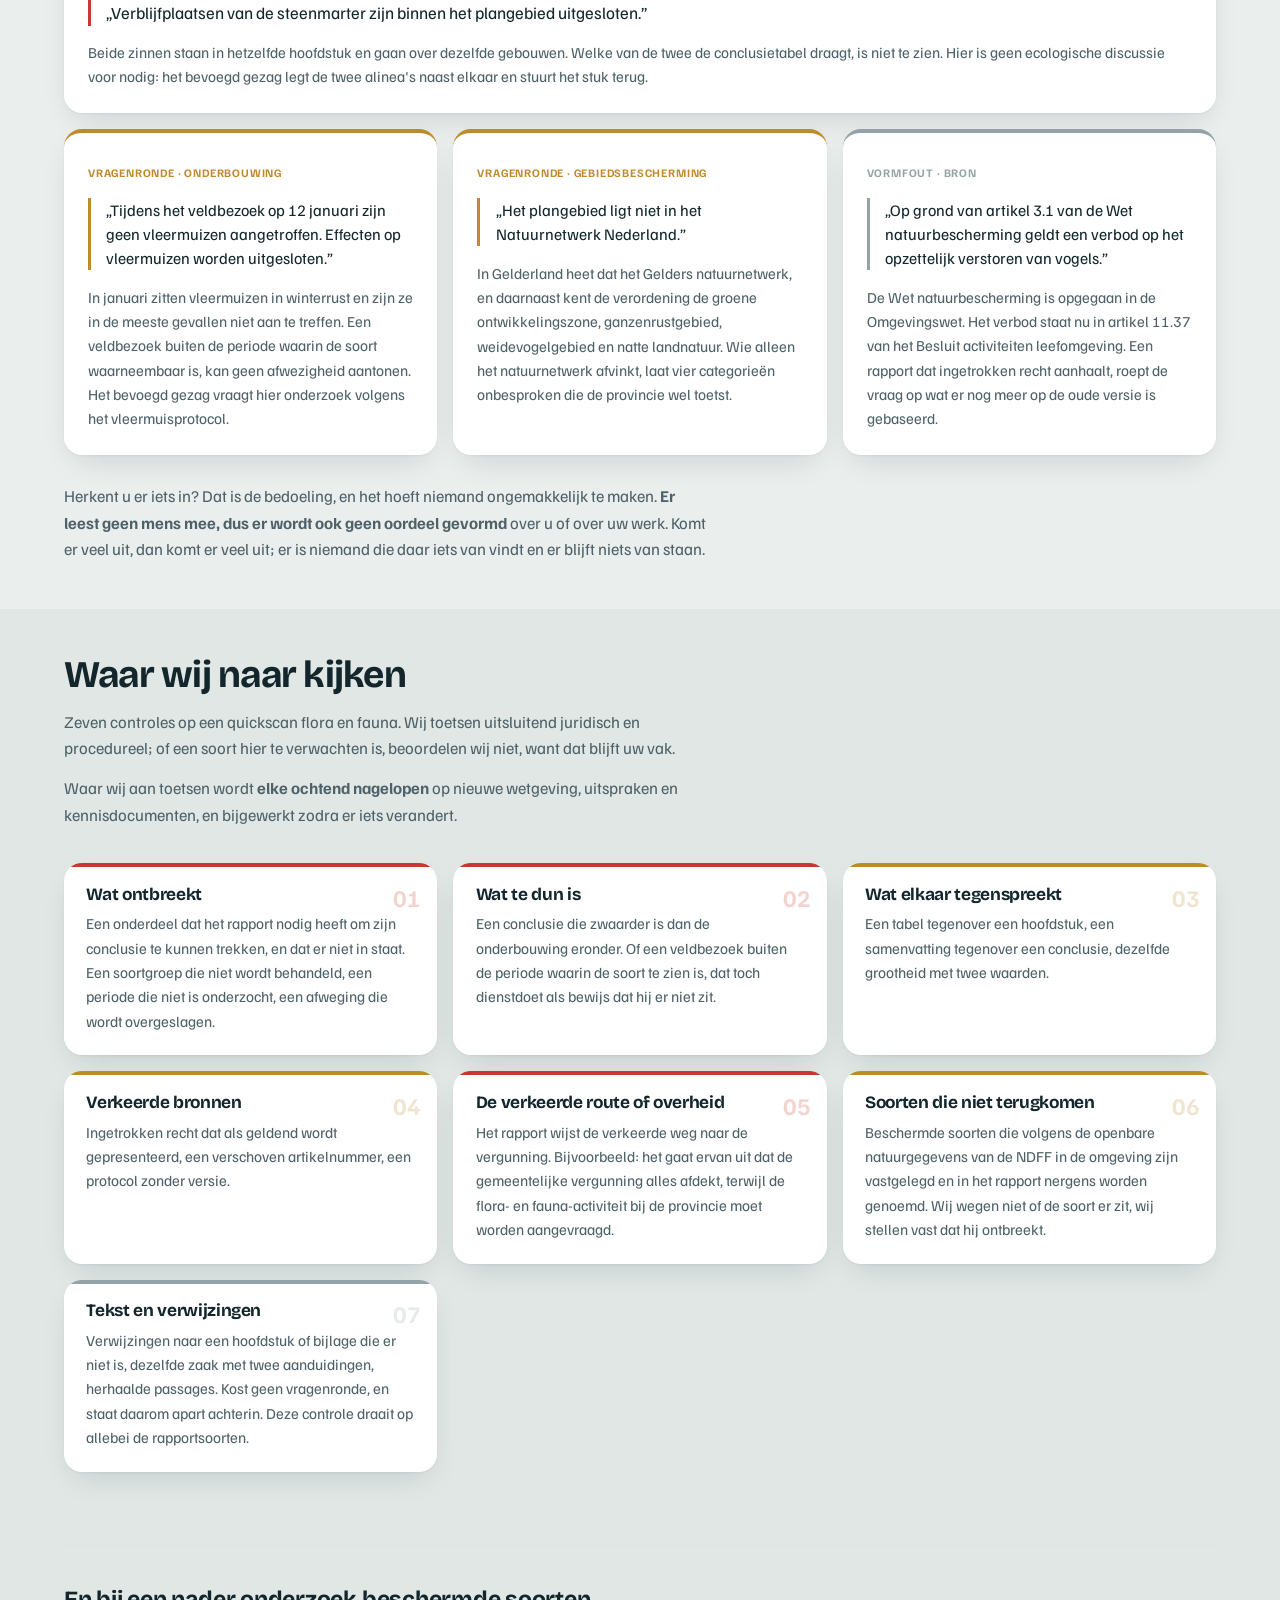
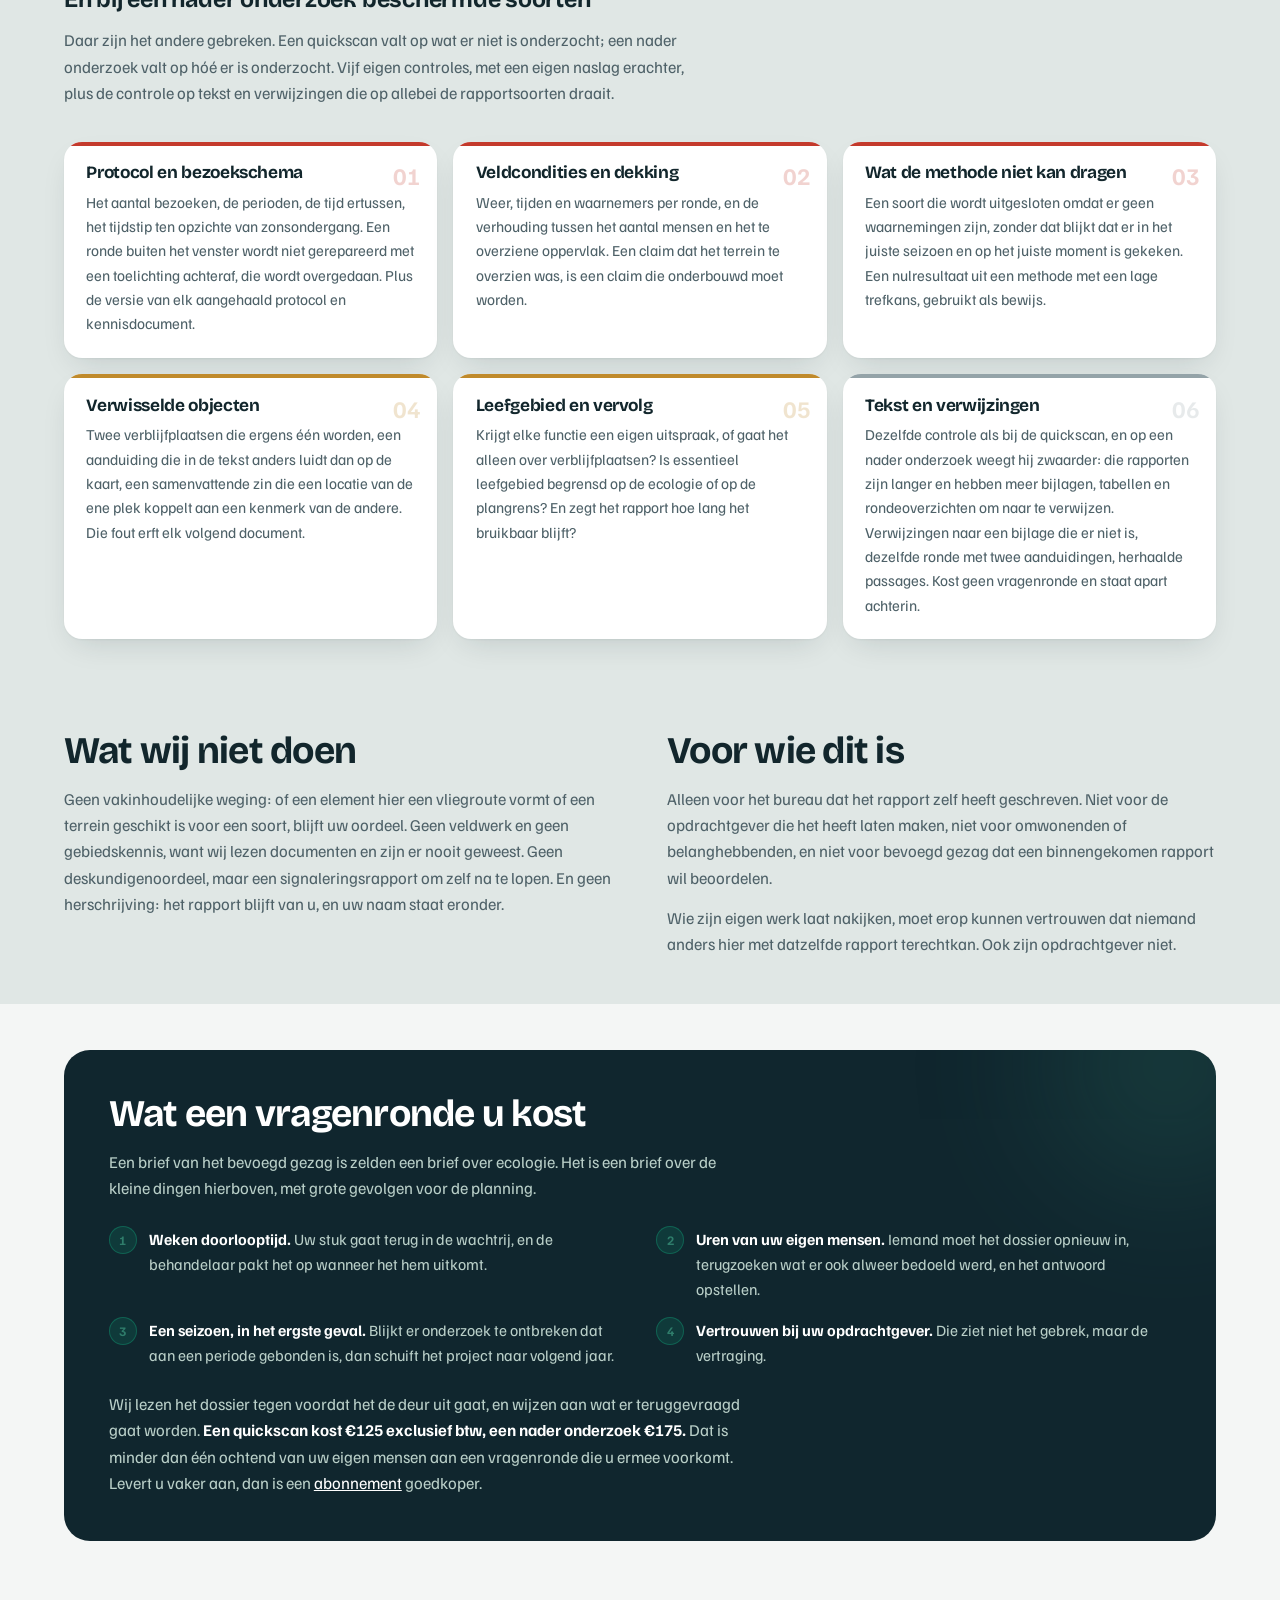
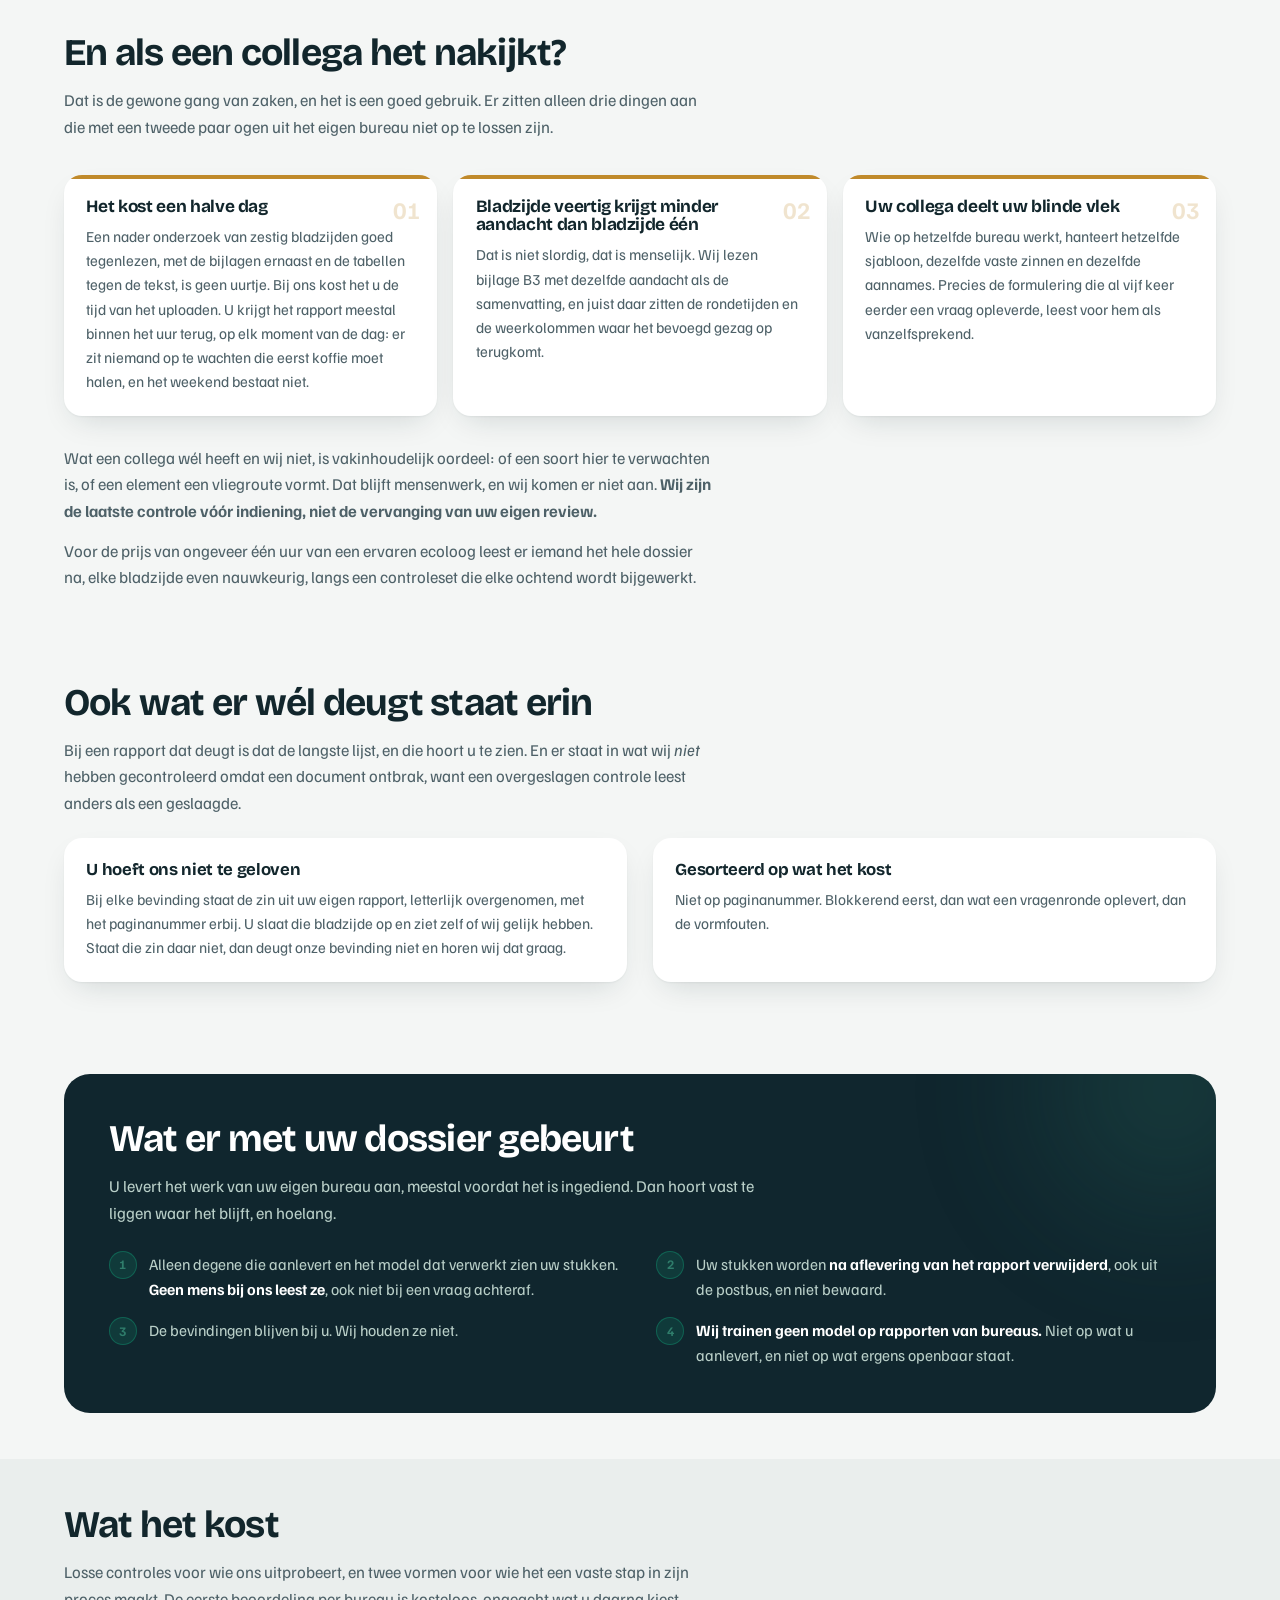
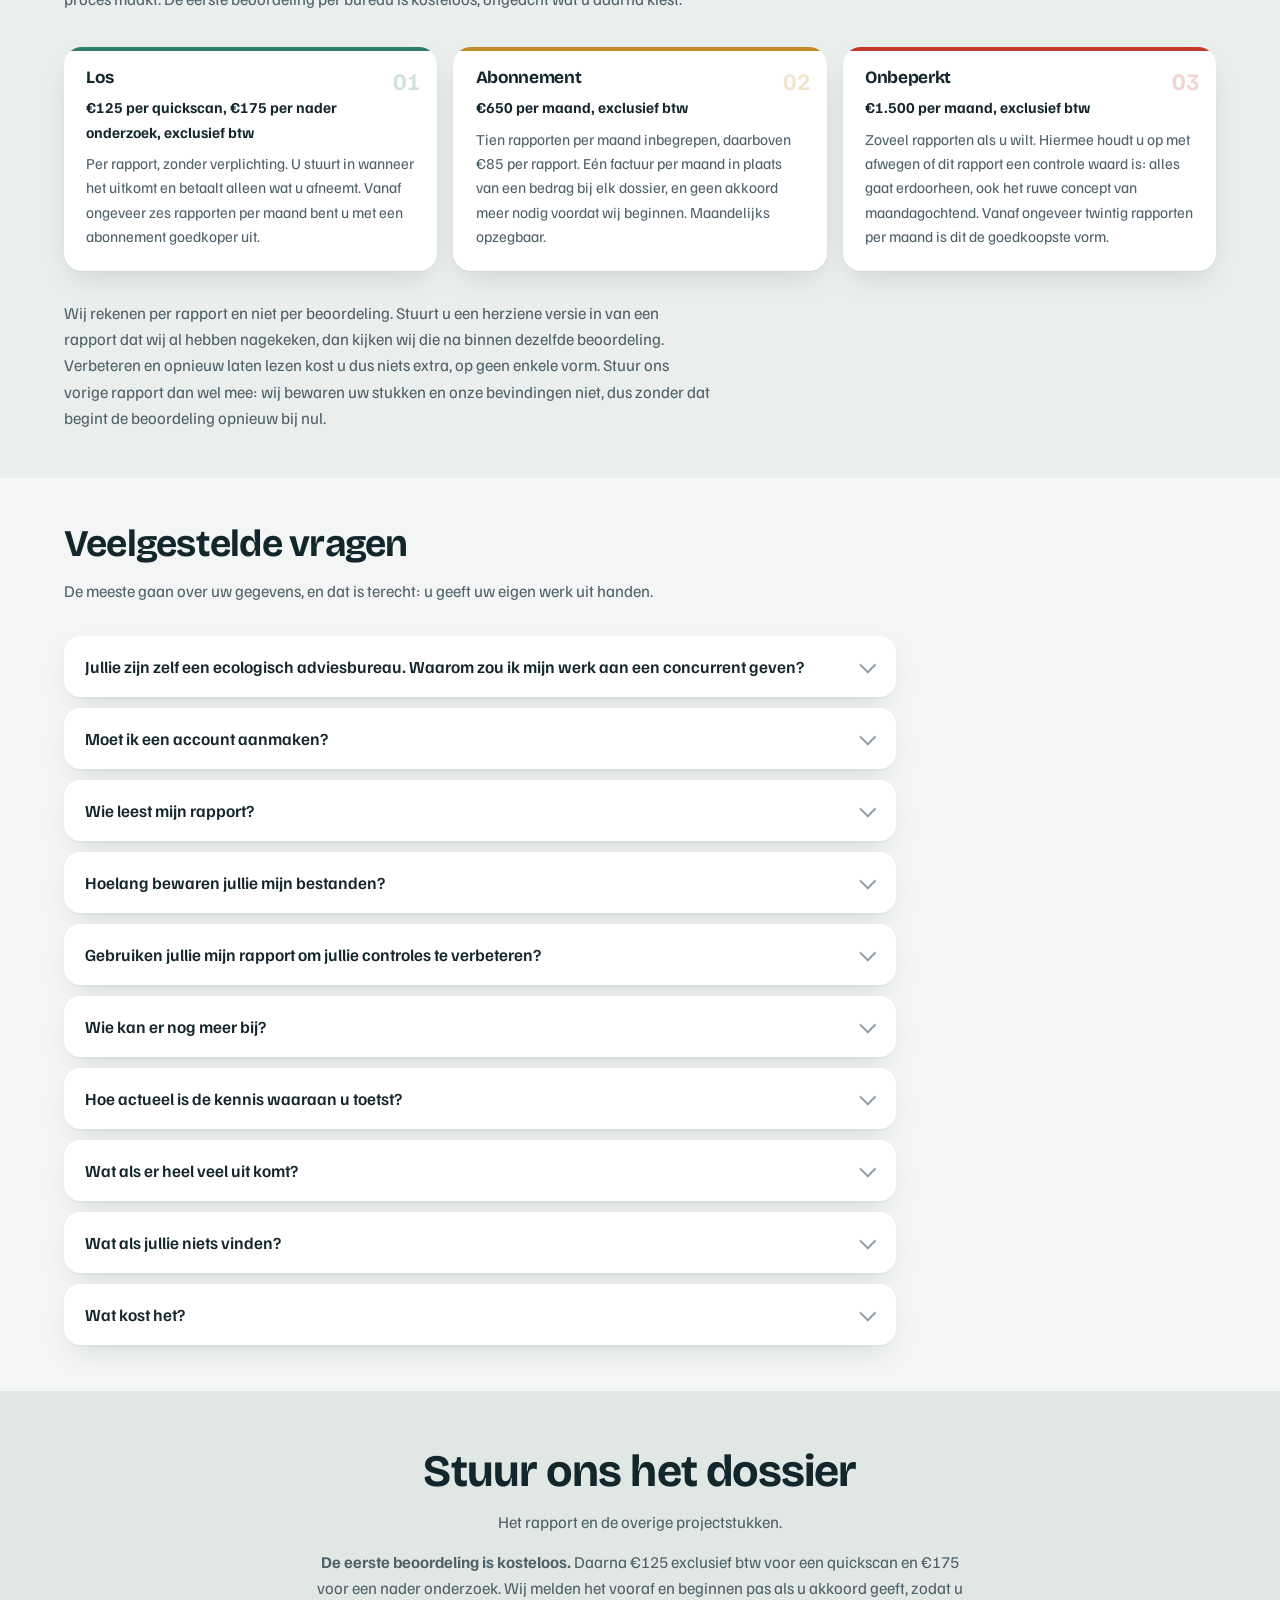
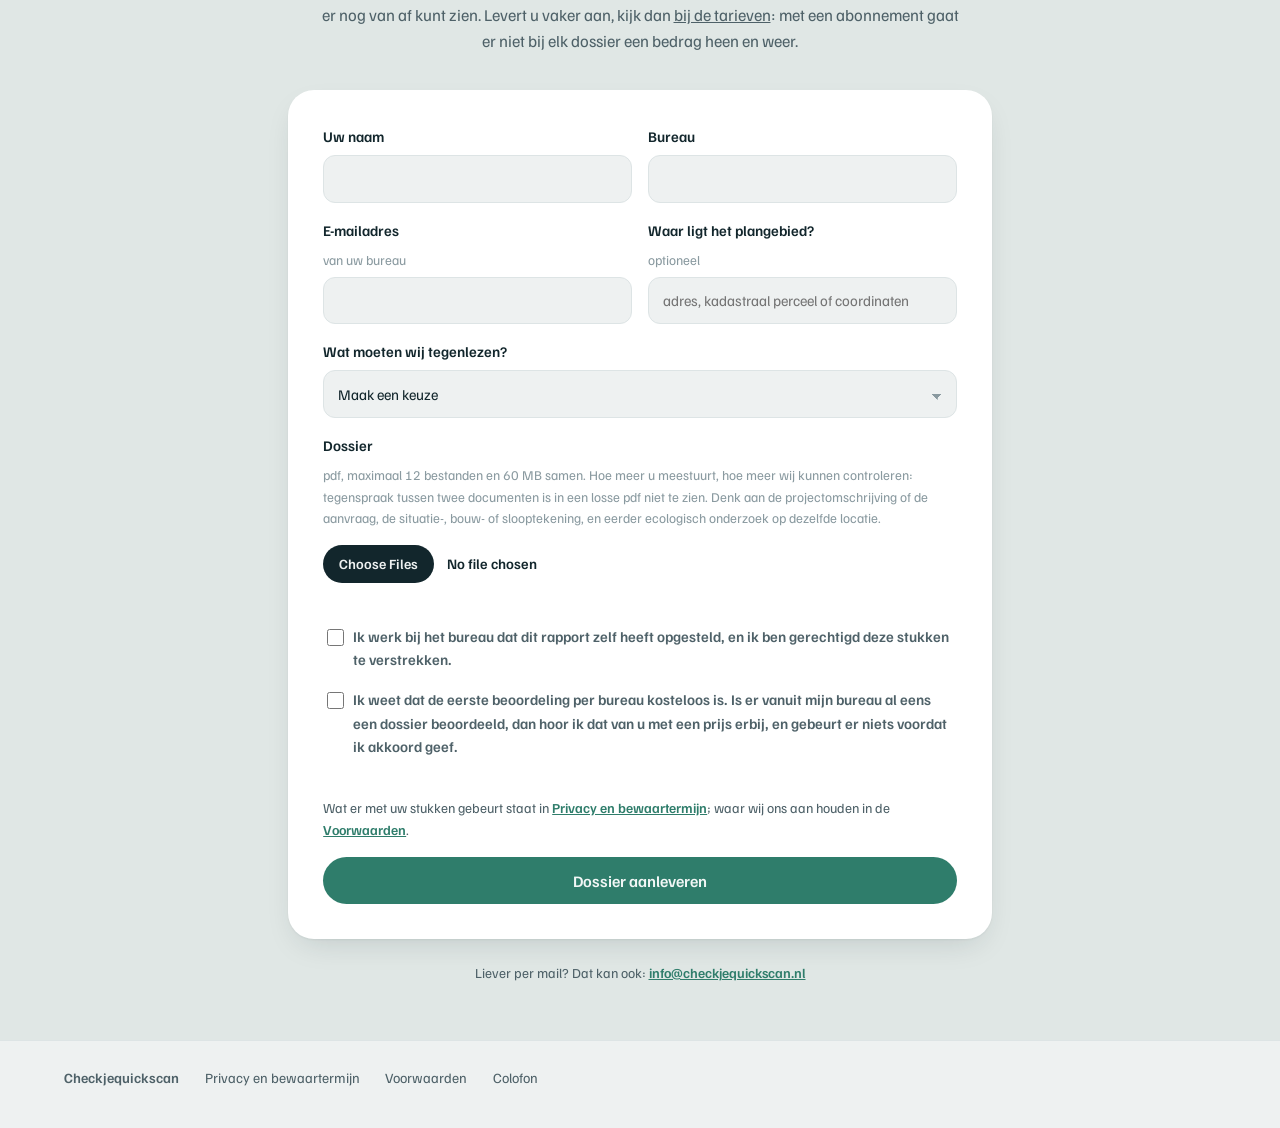
==== commit 329903a4: "Dan hoort vast te liggen Op de homepage en de privacypagina stond "Dan moet vastliggen waar het blij" ====
--- a/index.html
+++ b/index.html
@@ -364,7 +364,7 @@
     <div class="paneel op">
       <h2>Wat er met uw dossier gebeurt</h2>
       <p class="lood" style="color:#b9cfc8">U levert het werk van uw eigen bureau aan, meestal
-      voordat het is ingediend. Dan moet vastliggen waar het blijft, en hoelang.</p>
+      voordat het is ingediend. Dan hoort vast te liggen waar het blijft, en hoelang.</p>
       <ol>
         <li>Alleen degene die aanlevert en het model dat verwerkt zien uw stukken.
           <b>Geen mens bij ons leest ze</b>, ook niet bij een vraag achteraf.</li>
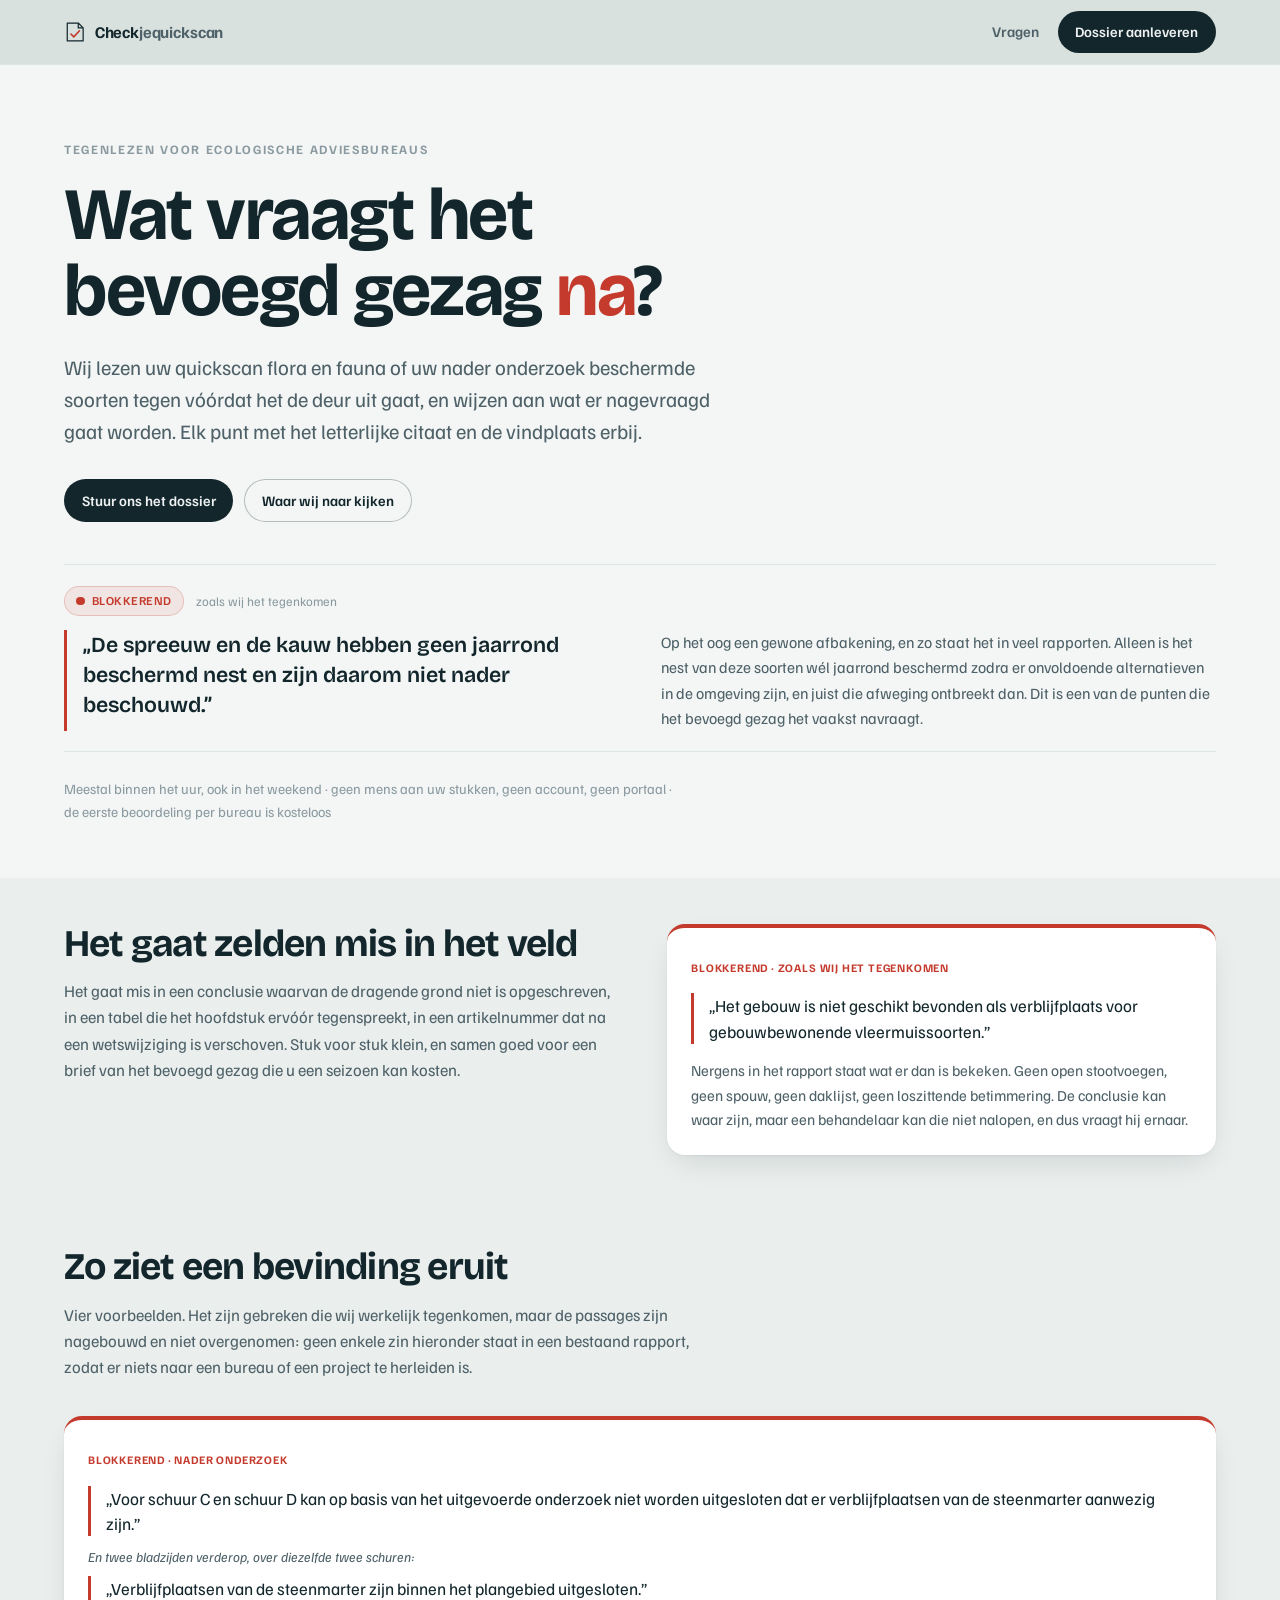
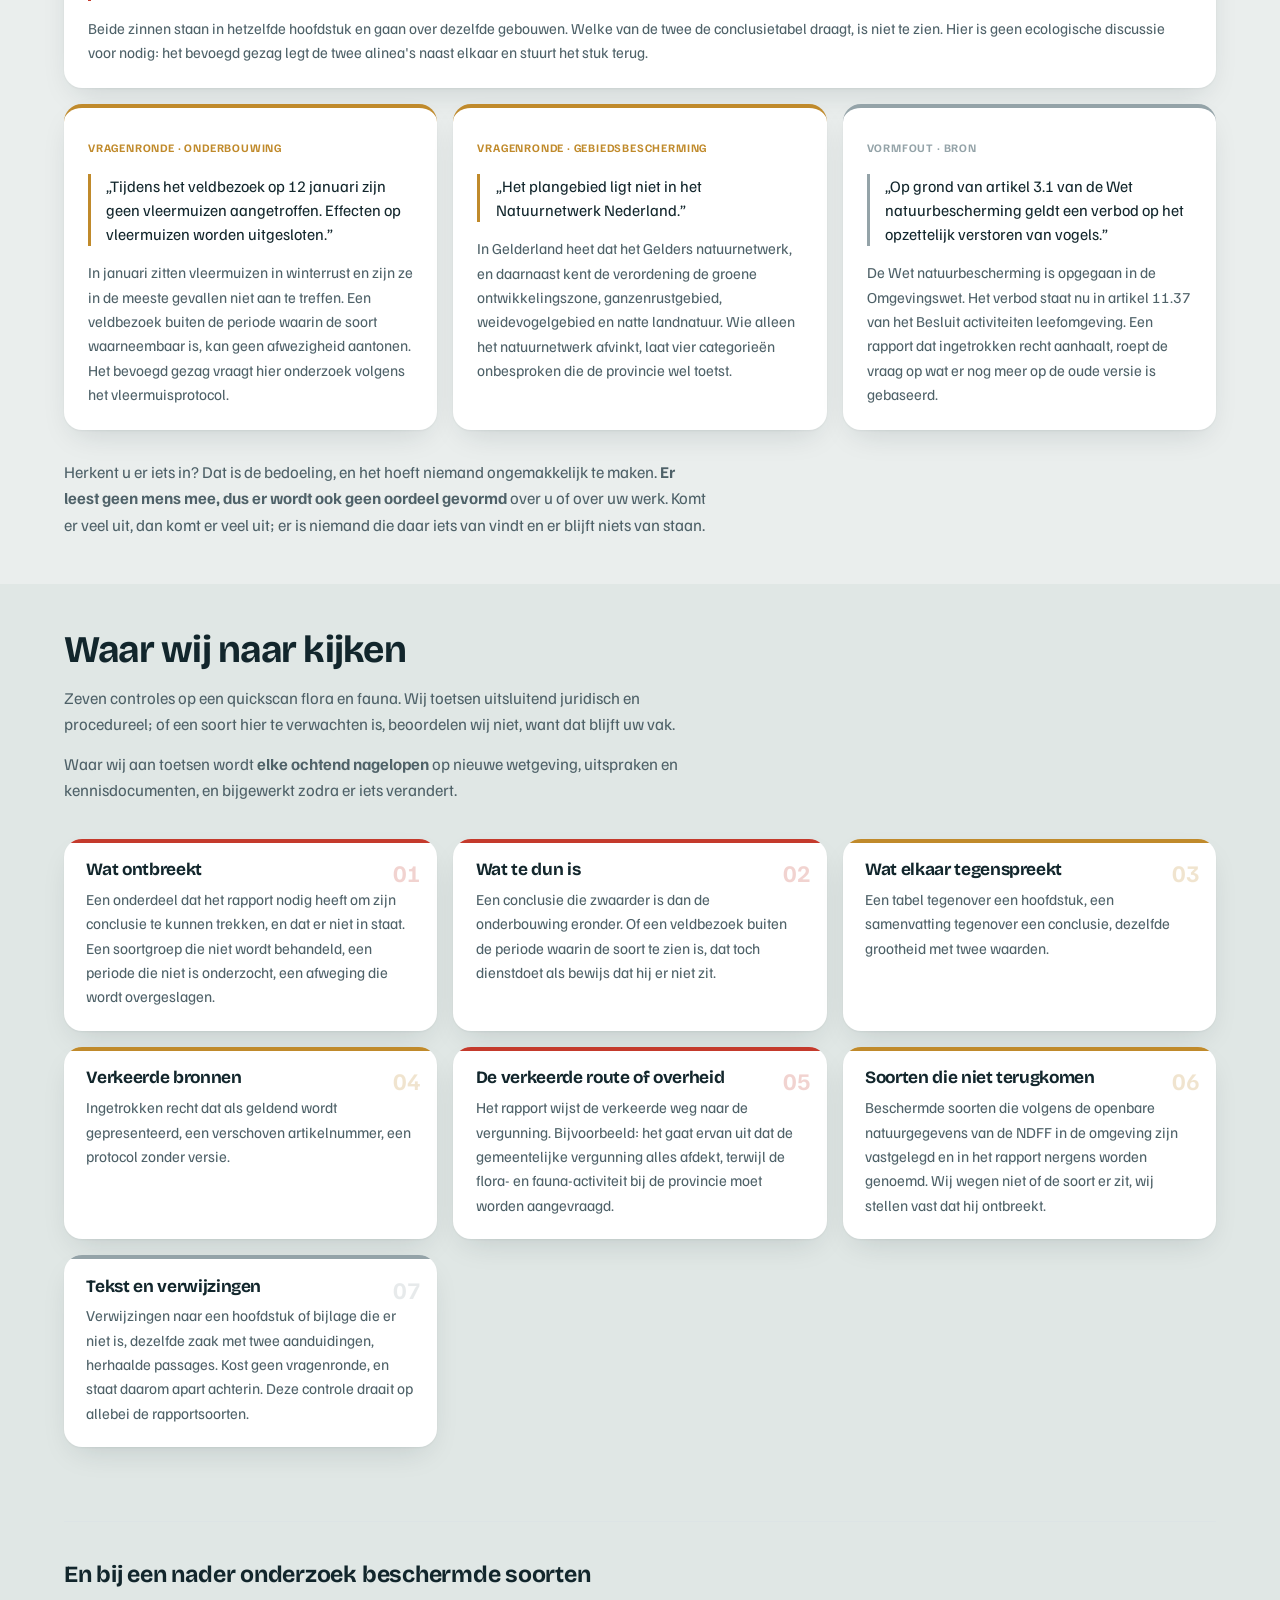
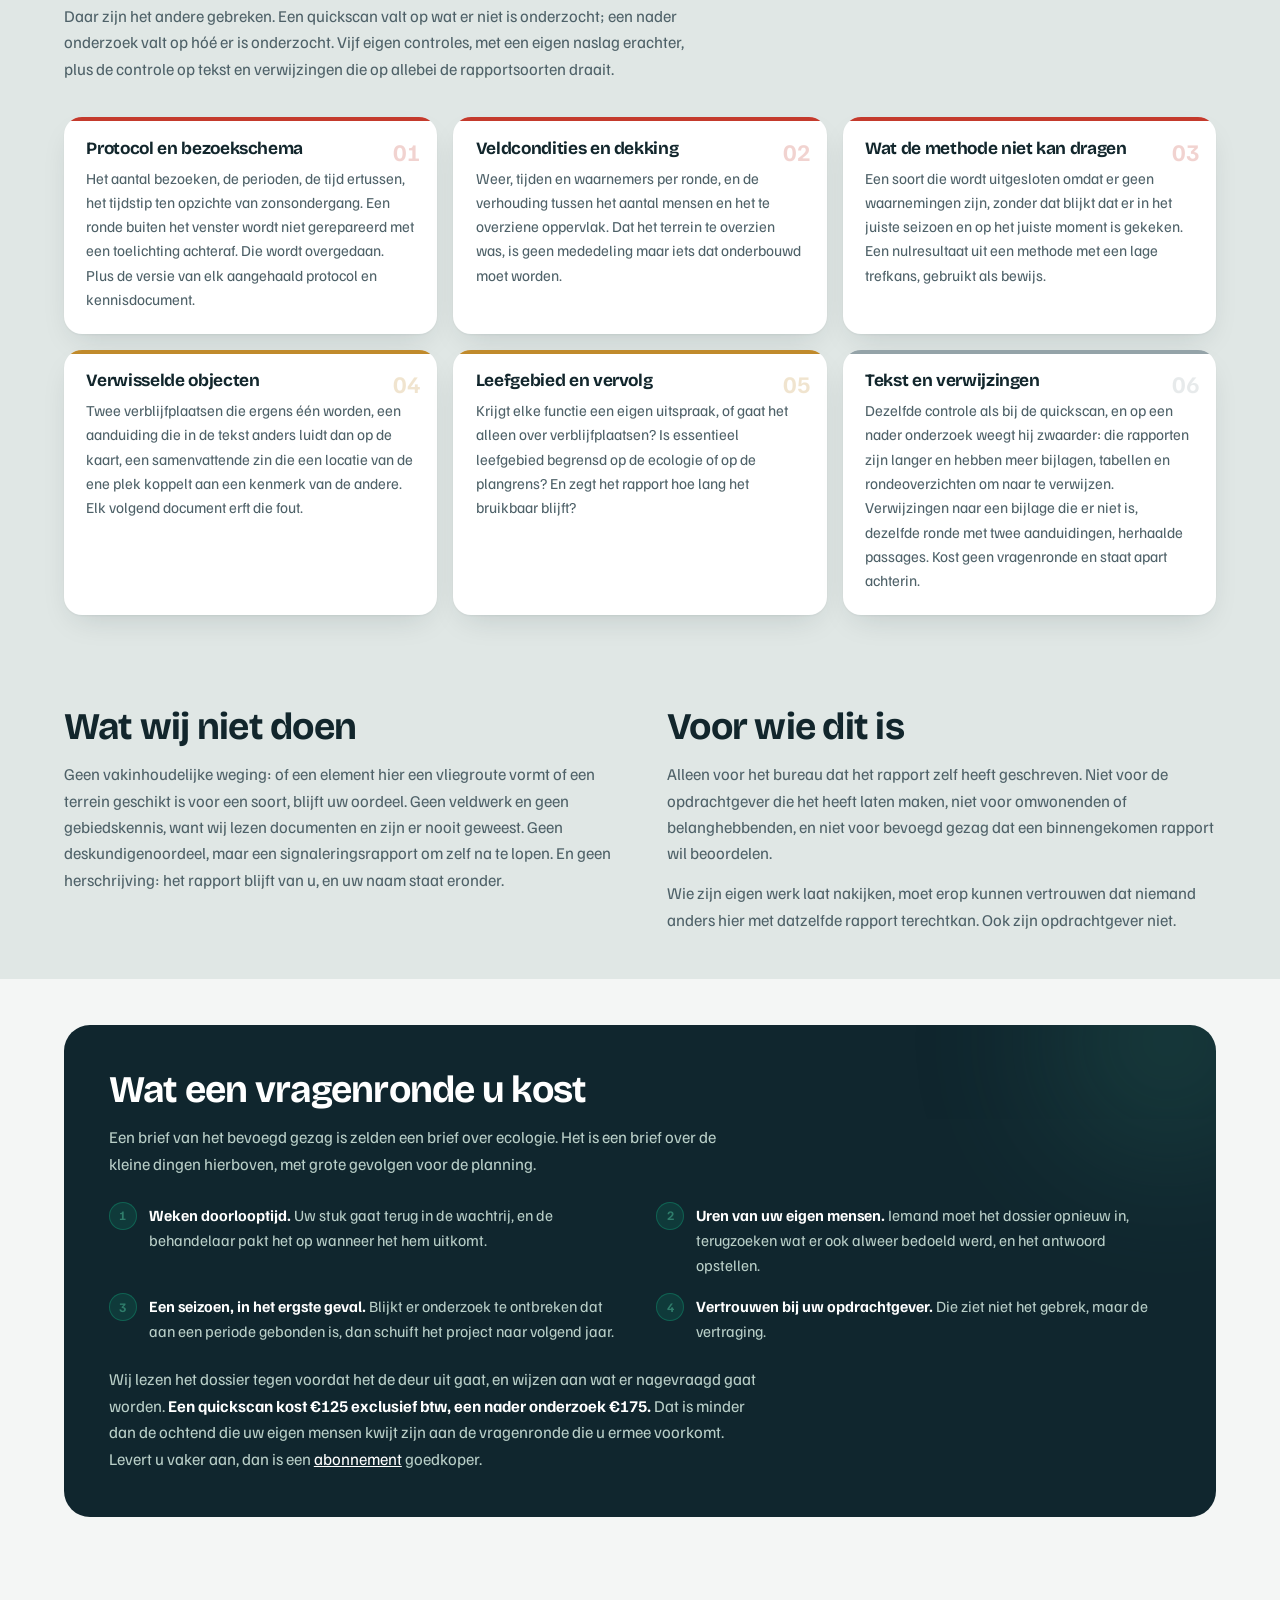
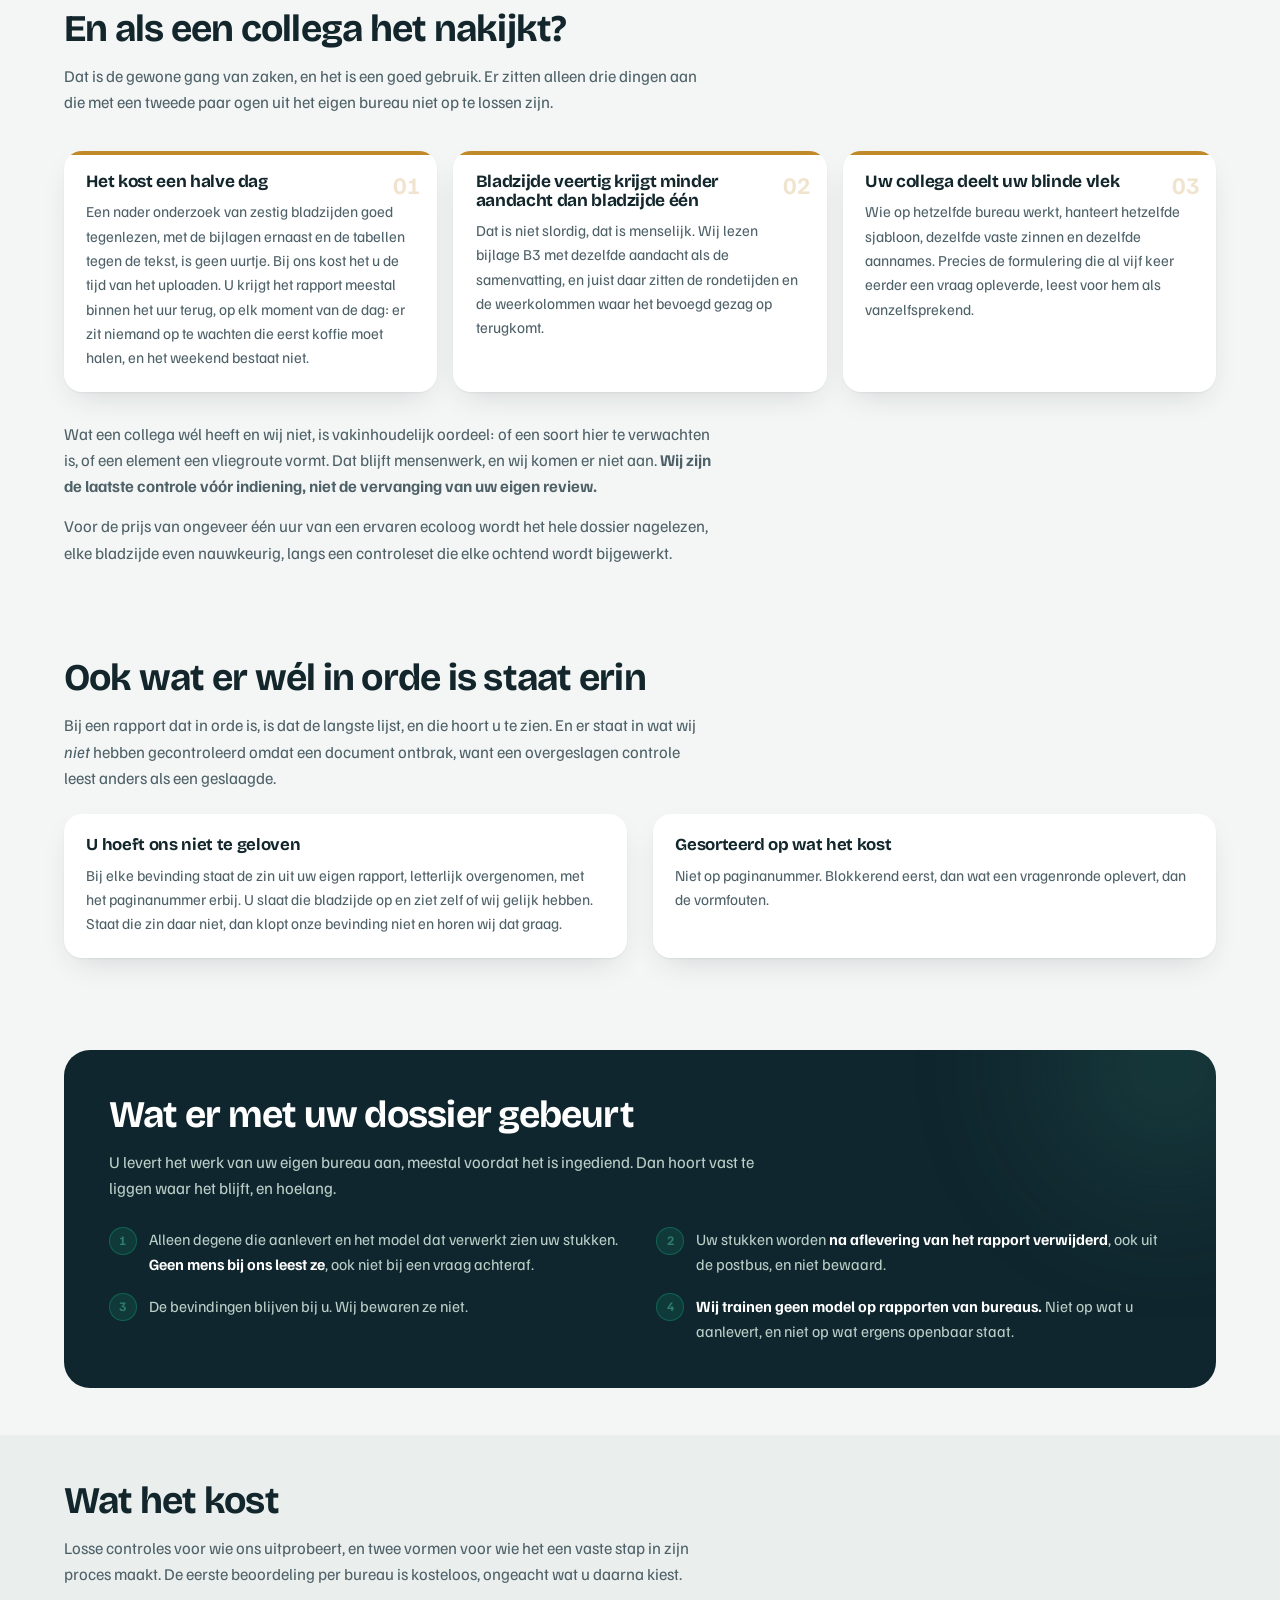
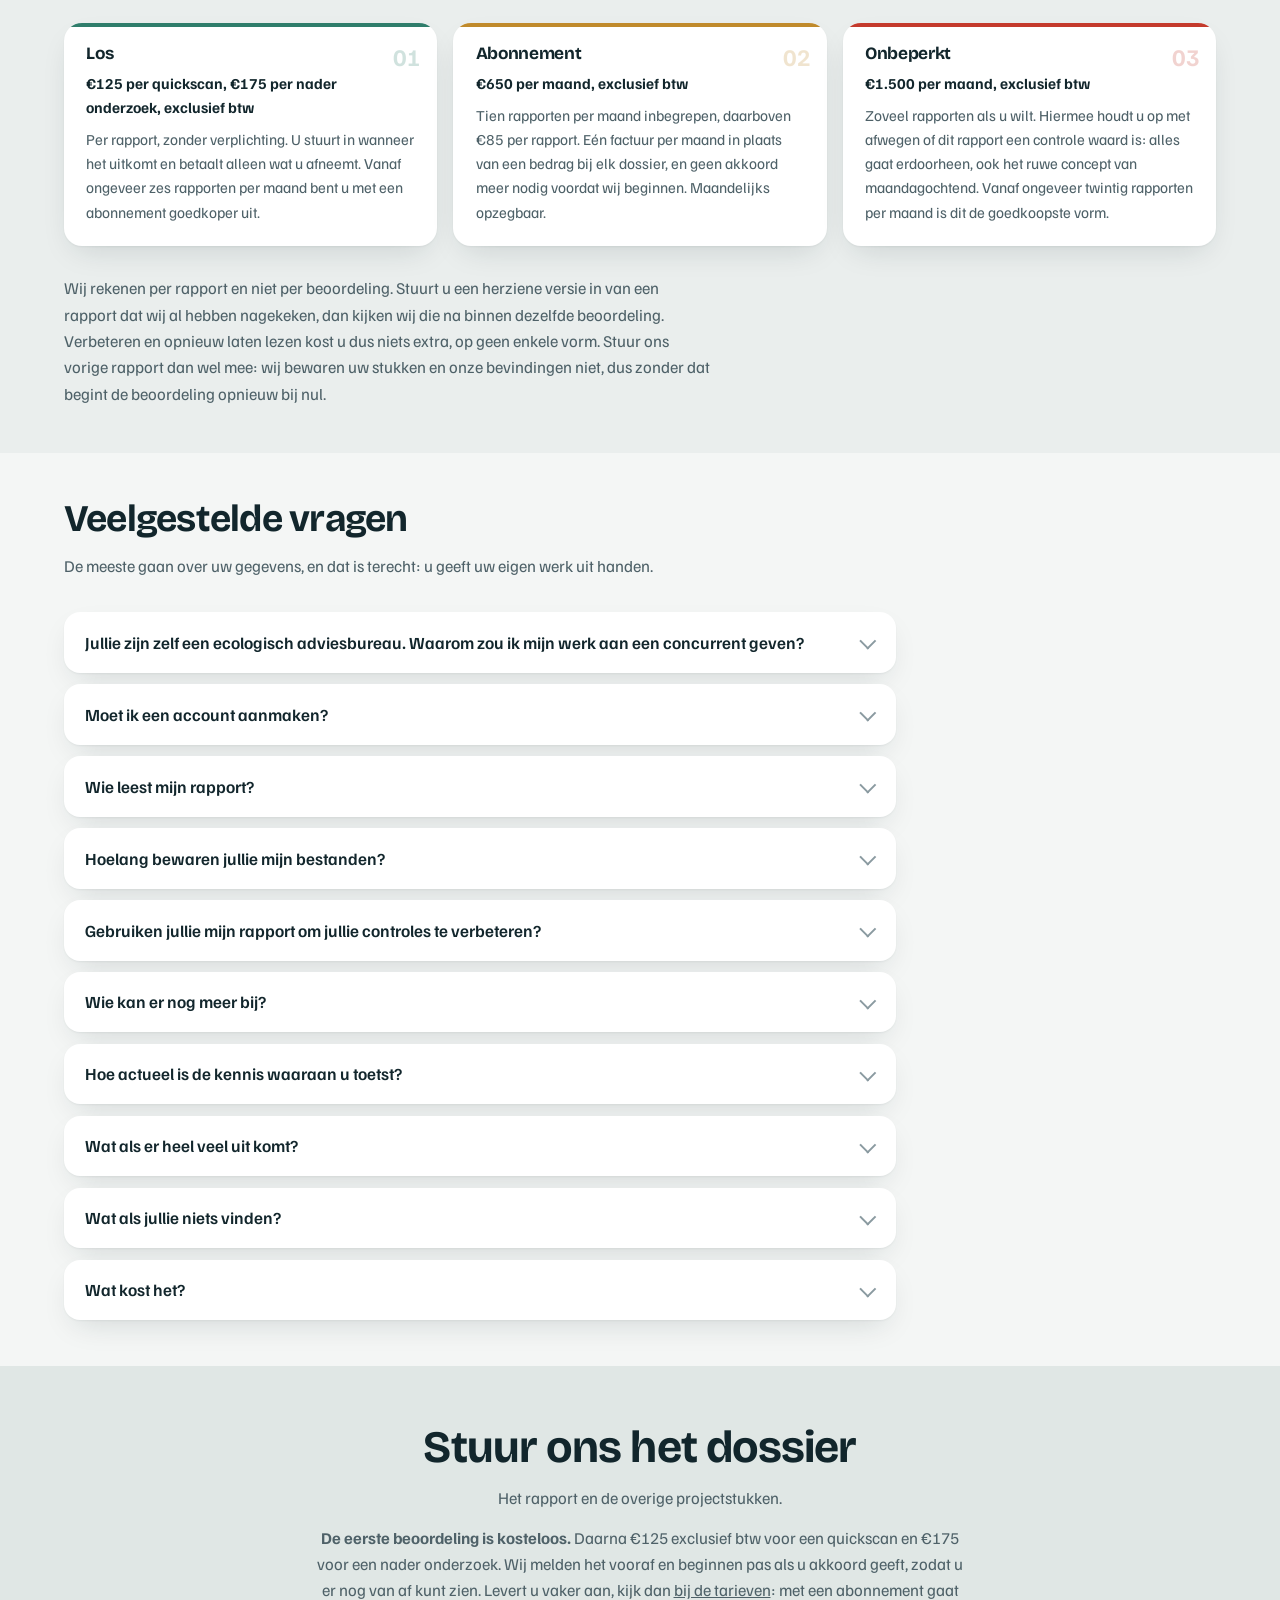
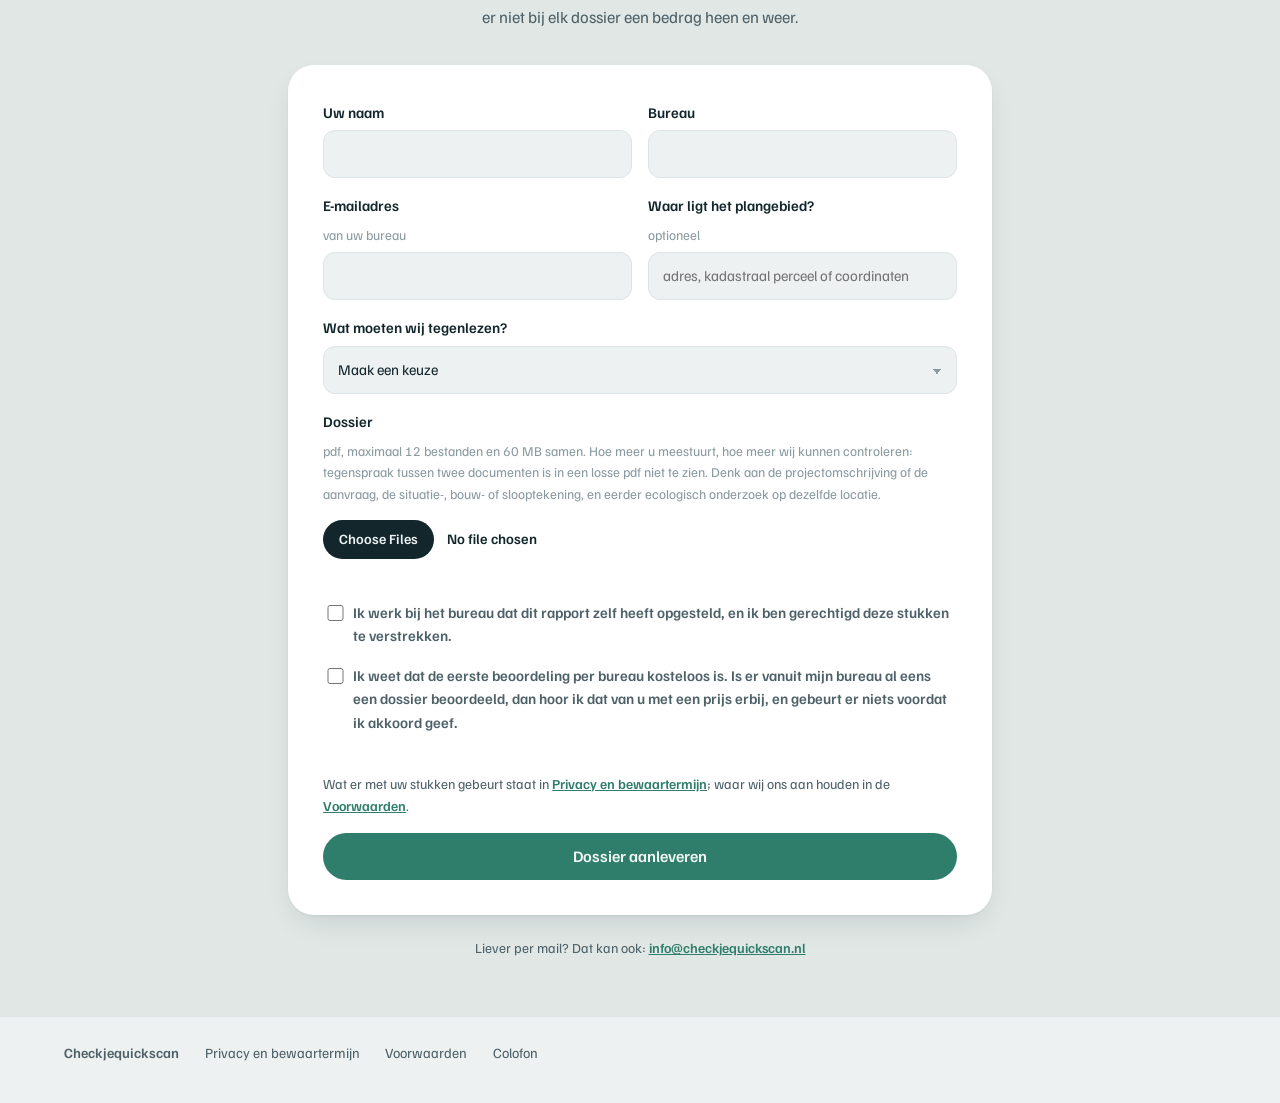
==== commit 18bc2c74: "Tekstronde over de site Twee woorden eruit die Wouter niet beviel. "Terugvragen" is vervangen door "" ====
--- a/index.html
+++ b/index.html
@@ -3,13 +3,13 @@
 <head>
 <meta charset="utf-8">
 <meta name="viewport" content="width=device-width, initial-scale=1">
-<title>Checkjequickscan — wat gaat het bevoegd gezag terugvragen?</title>
-<meta name="description" content="Wij lezen uw quickscan flora en fauna of nader onderzoek beschermde soorten tegen vóór indiening en wijzen aan wat het bevoegd gezag gaat terugvragen. Voor ecologische adviesbureaus.">
+<title>Checkjequickscan — wat vraagt het bevoegd gezag na?</title>
+<meta name="description" content="Wij lezen uw quickscan flora en fauna of nader onderzoek beschermde soorten tegen vóór indiening en wijzen aan wat het bevoegd gezag gaat navragen. Voor ecologische adviesbureaus.">
 <link rel="icon" href="data:image/svg+xml,<svg xmlns='http://www.w3.org/2000/svg' viewBox='0 0 54 54'><path d='M8 5h27l12 12v32H8z' fill='none' stroke='%230c1c1b' stroke-width='3'/><path d='M35 5v12h12' fill='none' stroke='%230c1c1b' stroke-width='3'/><path d='M17 32l7 7 14-15' fill='none' stroke='%23ff5a36' stroke-width='4' stroke-linecap='round' stroke-linejoin='round'/></svg>">
 <meta name="theme-color" content="#0c1c1b">
 <meta property="og:type" content="website">
 <meta property="og:url" content="https://checkjequickscan.nl/">
-<meta property="og:title" content="Checkjequickscan — wat gaat het bevoegd gezag terugvragen?">
+<meta property="og:title" content="Checkjequickscan — wat vraagt het bevoegd gezag na?">
 <meta property="og:description" content="Wij lezen uw quickscan flora en fauna of nader onderzoek beschermde soorten tegen vóór indiening. Voor ecologische adviesbureaus.">
 <link rel="preconnect" href="https://fonts.googleapis.com">
 <link rel="preconnect" href="https://fonts.gstatic.com" crossorigin>
@@ -62,9 +62,9 @@
 <section class="v1 hero licht">
   <div class="wrap">
     <p class="bovenkop">Tegenlezen voor ecologische adviesbureaus</p>
-    <h1 class="groot">Wat gaat het bevoegd gezag <em>terugvragen</em>?</h1>
+    <h1 class="groot">Wat vraagt het bevoegd gezag <em>na</em>?</h1>
     <p class="aanhef enkel">Wij lezen uw quickscan flora en fauna of uw nader onderzoek beschermde
-    soorten tegen vóórdat het de deur uit gaat, en wijzen aan wat er teruggevraagd gaat worden.
+    soorten tegen vóórdat het de deur uit gaat, en wijzen aan wat er nagevraagd gaat worden.
     Elk punt met het letterlijke citaat en de vindplaats erbij.</p>
     <div class="hero-knoppen">
       <a class="knop" href="#sturen">Stuur ons het dossier</a>
@@ -80,7 +80,7 @@
         <p class="na">Op het oog een gewone afbakening, en zo staat het in veel rapporten. Alleen
         is het nest van deze soorten wél jaarrond beschermd zodra er onvoldoende alternatieven in
         de omgeving zijn, en juist die afweging ontbreekt dan. Dit is een van de punten die het
-        bevoegd gezag het vaakst terugvraagt.</p>
+        bevoegd gezag het vaakst navraagt.</p>
       </div>
     </div>
 
@@ -95,8 +95,8 @@
       <h2>Het gaat zelden mis in het veld</h2>
       <p class="lood">Het gaat mis in een conclusie waarvan de dragende grond niet is
       opgeschreven, in een tabel die het hoofdstuk ervóór tegenspreekt, in een artikelnummer dat
-      na een wetswijziging is verschoven. Stuk voor stuk klein, en samen een brief van het
-      bevoegd gezag die u een seizoen kan kosten.</p>
+      na een wetswijziging is verschoven. Stuk voor stuk klein, en samen goed voor een brief van
+      het bevoegd gezag die u een seizoen kan kosten.</p>
     </div>
     <div class="bewijs op">
       <span class="label">Blokkerend · zoals wij het tegenkomen</span>
@@ -104,7 +104,7 @@
       gebouwbewonende vleermuissoorten.”</blockquote>
       <p class="na">Nergens in het rapport staat wat er dan is bekeken. Geen open stootvoegen,
       geen spouw, geen daklijst, geen loszittende betimmering. De conclusie kan waar zijn, maar
-      een behandelaar kan haar niet nalopen, en dus vraagt hij ernaar.</p>
+      een behandelaar kan die niet nalopen, en dus vraagt hij ernaar.</p>
     </div>
   </div>
 </section>
@@ -218,12 +218,12 @@
         <h3>Protocol en bezoekschema</h3>
         <p>Het aantal bezoeken, de perioden, de tijd ertussen, het tijdstip ten opzichte van
         zonsondergang. Een ronde buiten het venster wordt niet gerepareerd met een toelichting
-        achteraf, die wordt overgedaan. Plus de versie van elk aangehaald protocol en
+        achteraf. Die wordt overgedaan. Plus de versie van elk aangehaald protocol en
         kennisdocument.</p></article>
       <article class="kaart op" style="--kleur:var(--rood)"><span class="nr">02</span>
         <h3>Veldcondities en dekking</h3>
         <p>Weer, tijden en waarnemers per ronde, en de verhouding tussen het aantal mensen en het
-        te overziene oppervlak. Een claim dat het terrein te overzien was, is een claim die
+        te overziene oppervlak. Dat het terrein te overzien was, is geen mededeling maar iets dat
         onderbouwd moet worden.</p></article>
       <article class="kaart op" style="--kleur:var(--rood)"><span class="nr">03</span>
         <h3>Wat de methode niet kan dragen</h3>
@@ -234,7 +234,7 @@
         <h3>Verwisselde objecten</h3>
         <p>Twee verblijfplaatsen die ergens één worden, een aanduiding die in de tekst anders luidt
         dan op de kaart, een samenvattende zin die een locatie van de ene plek koppelt aan een
-        kenmerk van de andere. Die fout erft elk volgend document.</p></article>
+        kenmerk van de andere. Elk volgend document erft die fout.</p></article>
       <article class="kaart op" style="--kleur:var(--oker)"><span class="nr">05</span>
         <h3>Leefgebied en vervolg</h3>
         <p>Krijgt elke functie een eigen uitspraak, of gaat het alleen over verblijfplaatsen? Is
@@ -289,10 +289,10 @@
           vertraging.</li>
       </ol>
       <p class="lood" style="color:#b9cfc8;margin-top:1.4rem">Wij lezen het dossier tegen
-      voordat het de deur uit gaat, en wijzen aan wat er teruggevraagd gaat worden.
+      voordat het de deur uit gaat, en wijzen aan wat er nagevraagd gaat worden.
       <b style="color:#fff">Een quickscan kost &euro;125 exclusief btw, een nader onderzoek
-      &euro;175.</b> Dat is minder dan één ochtend van uw eigen mensen aan een vragenronde die u
-      ermee voorkomt. Levert u vaker aan, dan is een <a href="#tarieven" style="color:#fff">abonnement</a>
+      &euro;175.</b> Dat is minder dan de ochtend die uw eigen mensen kwijt zijn aan de vragenronde
+      die u ermee voorkomt. Levert u vaker aan, dan is een <a href="#tarieven" style="color:#fff">abonnement</a>
       goedkoper.</p>
     </div>
   </div>
@@ -328,8 +328,8 @@
     vakinhoudelijk oordeel: of een soort hier te verwachten is, of een element een vliegroute
     vormt. Dat blijft mensenwerk, en wij komen er niet aan. <b>Wij zijn de laatste controle
     vóór indiening, niet de vervanging van uw eigen review.</b></p>
-    <p class="lood op">Voor de prijs van ongeveer één uur van een ervaren ecoloog leest er
-    iemand het hele dossier na, elke bladzijde even nauwkeurig, langs een controleset die
+    <p class="lood op">Voor de prijs van ongeveer één uur van een ervaren ecoloog wordt
+    het hele dossier nagelezen, elke bladzijde even nauwkeurig, langs een controleset die
     elke ochtend wordt bijgewerkt.</p>
   </div>
 </section>
@@ -337,8 +337,8 @@
 <section class="v1 sectie">
   <div class="wrap">
     <div class="op">
-      <h2>Ook wat er wél deugt staat erin</h2>
-      <p class="lood">Bij een rapport dat deugt is dat de langste lijst, en die hoort u te
+      <h2>Ook wat er wél in orde is staat erin</h2>
+      <p class="lood">Bij een rapport dat in orde is, is dat de langste lijst, en die hoort u te
       zien. En er staat in wat wij <em>niet</em>
       hebben gecontroleerd omdat een document ontbrak, want een overgeslagen controle leest anders
       als een geslaagde.</p>
@@ -348,7 +348,7 @@
         <h3>U hoeft ons niet te geloven</h3>
         <p>Bij elke bevinding staat de zin uit uw eigen rapport, letterlijk overgenomen, met het
         paginanummer erbij. U slaat die bladzijde op en ziet zelf of wij gelijk hebben. Staat die
-        zin daar niet, dan deugt onze bevinding niet en horen wij dat graag.</p>
+        zin daar niet, dan klopt onze bevinding niet en horen wij dat graag.</p>
       </div>
       <div class="grens">
         <h3>Gesorteerd op wat het kost</h3>
@@ -370,7 +370,7 @@
           <b>Geen mens bij ons leest ze</b>, ook niet bij een vraag achteraf.</li>
         <li>Uw stukken worden <b>na aflevering van het rapport verwijderd</b>, ook uit de postbus,
           en niet bewaard.</li>
-        <li>De bevindingen blijven bij u. Wij houden ze niet.</li>
+        <li>De bevindingen blijven bij u. Wij bewaren ze niet.</li>
         <li><b>Wij trainen geen model op rapporten van bureaus.</b> Niet op wat u aanlevert, en
           niet op wat ergens openbaar staat.</li>
       </ol>
@@ -513,7 +513,7 @@
         iets, en dat geldt ook voor de rapporten die wij zelf hebben geschreven, met deze
         controles in het achterhoofd. Ga er dus van uit dat er wat uit komt.</p>
         <p>U krijgt hoe dan ook te zien wat er is gecontroleerd en in orde bevonden. Bij een
-        rapport dat deugt is dat de langste lijst. Er staat ook in wat wij <em>niet</em> konden
+        rapport dat in orde is, is dat de langste lijst. Er staat ook in wat wij <em>niet</em> konden
         controleren omdat een document ontbrak, want een overgeslagen controle leest anders als
         een geslaagde.</p>
         <p>Een uitgebleven bevinding is geen goedkeuring. Wij garanderen niet dat wij alles
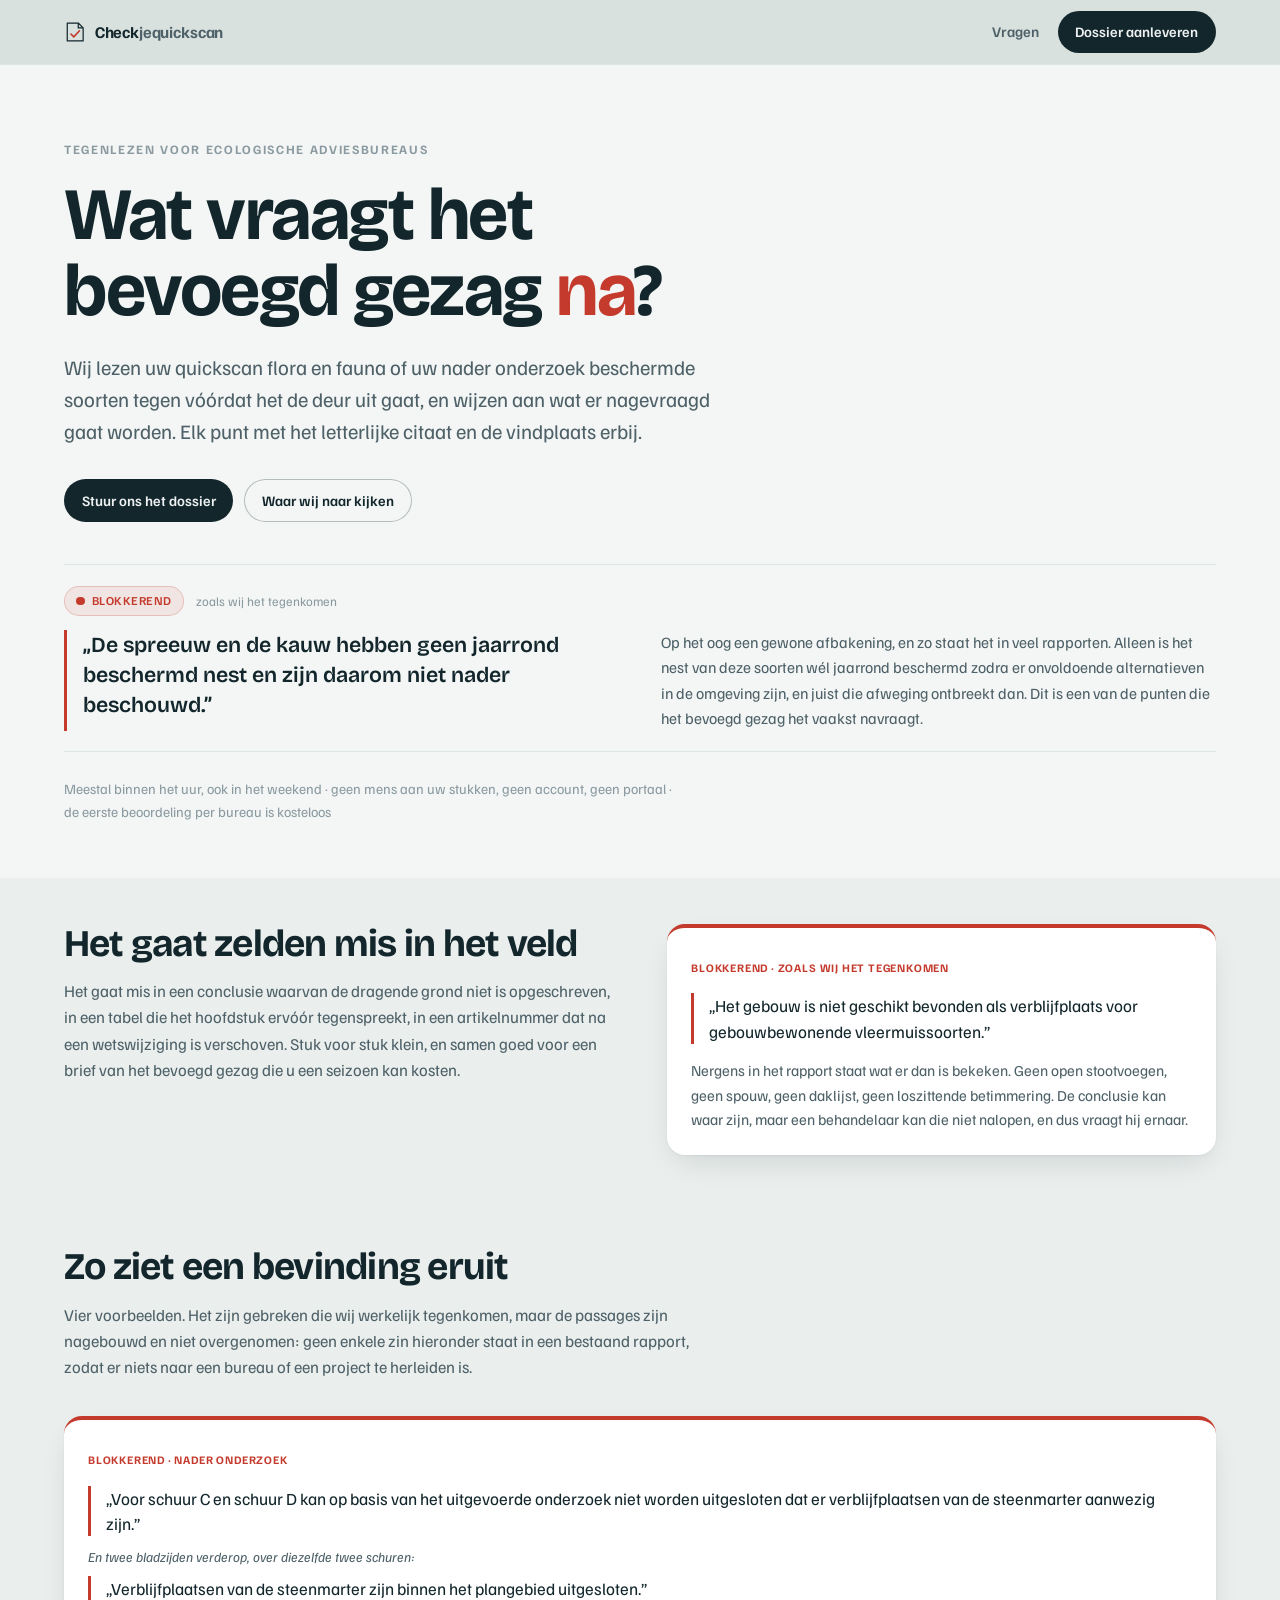
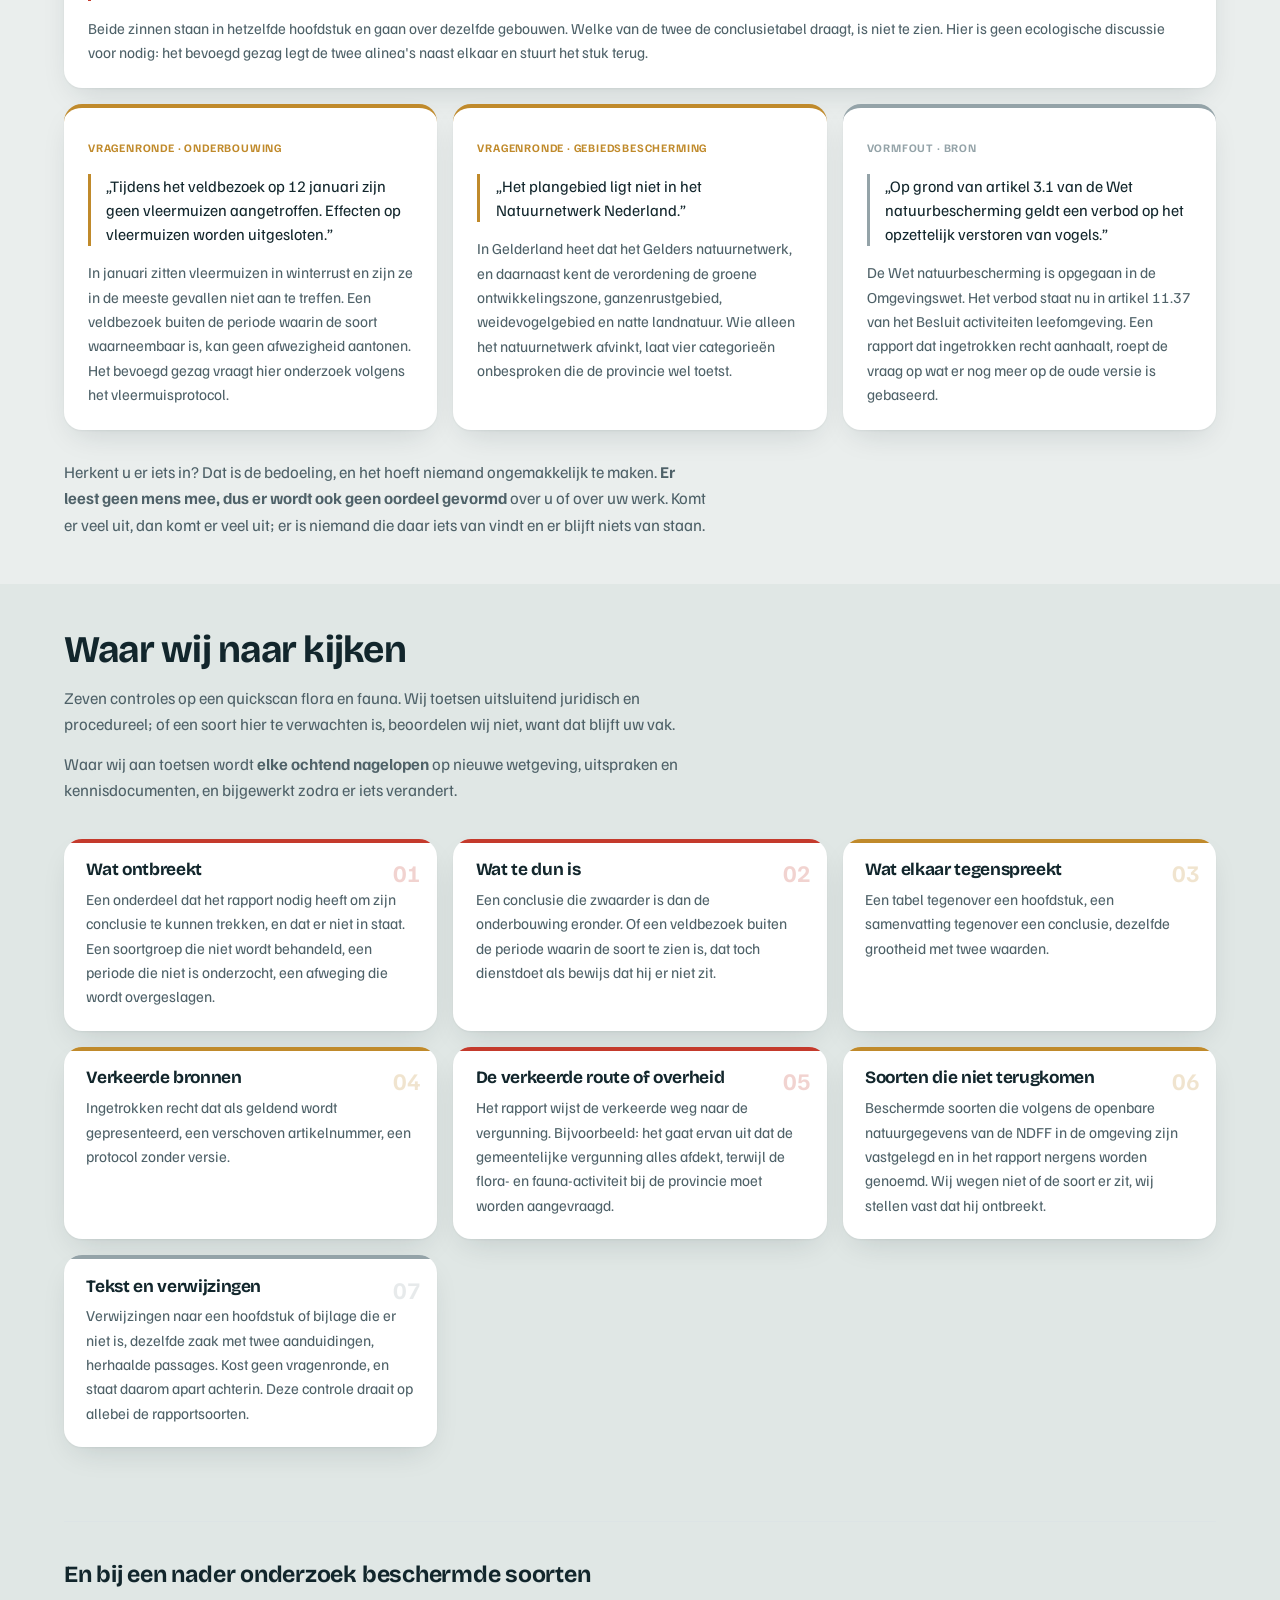
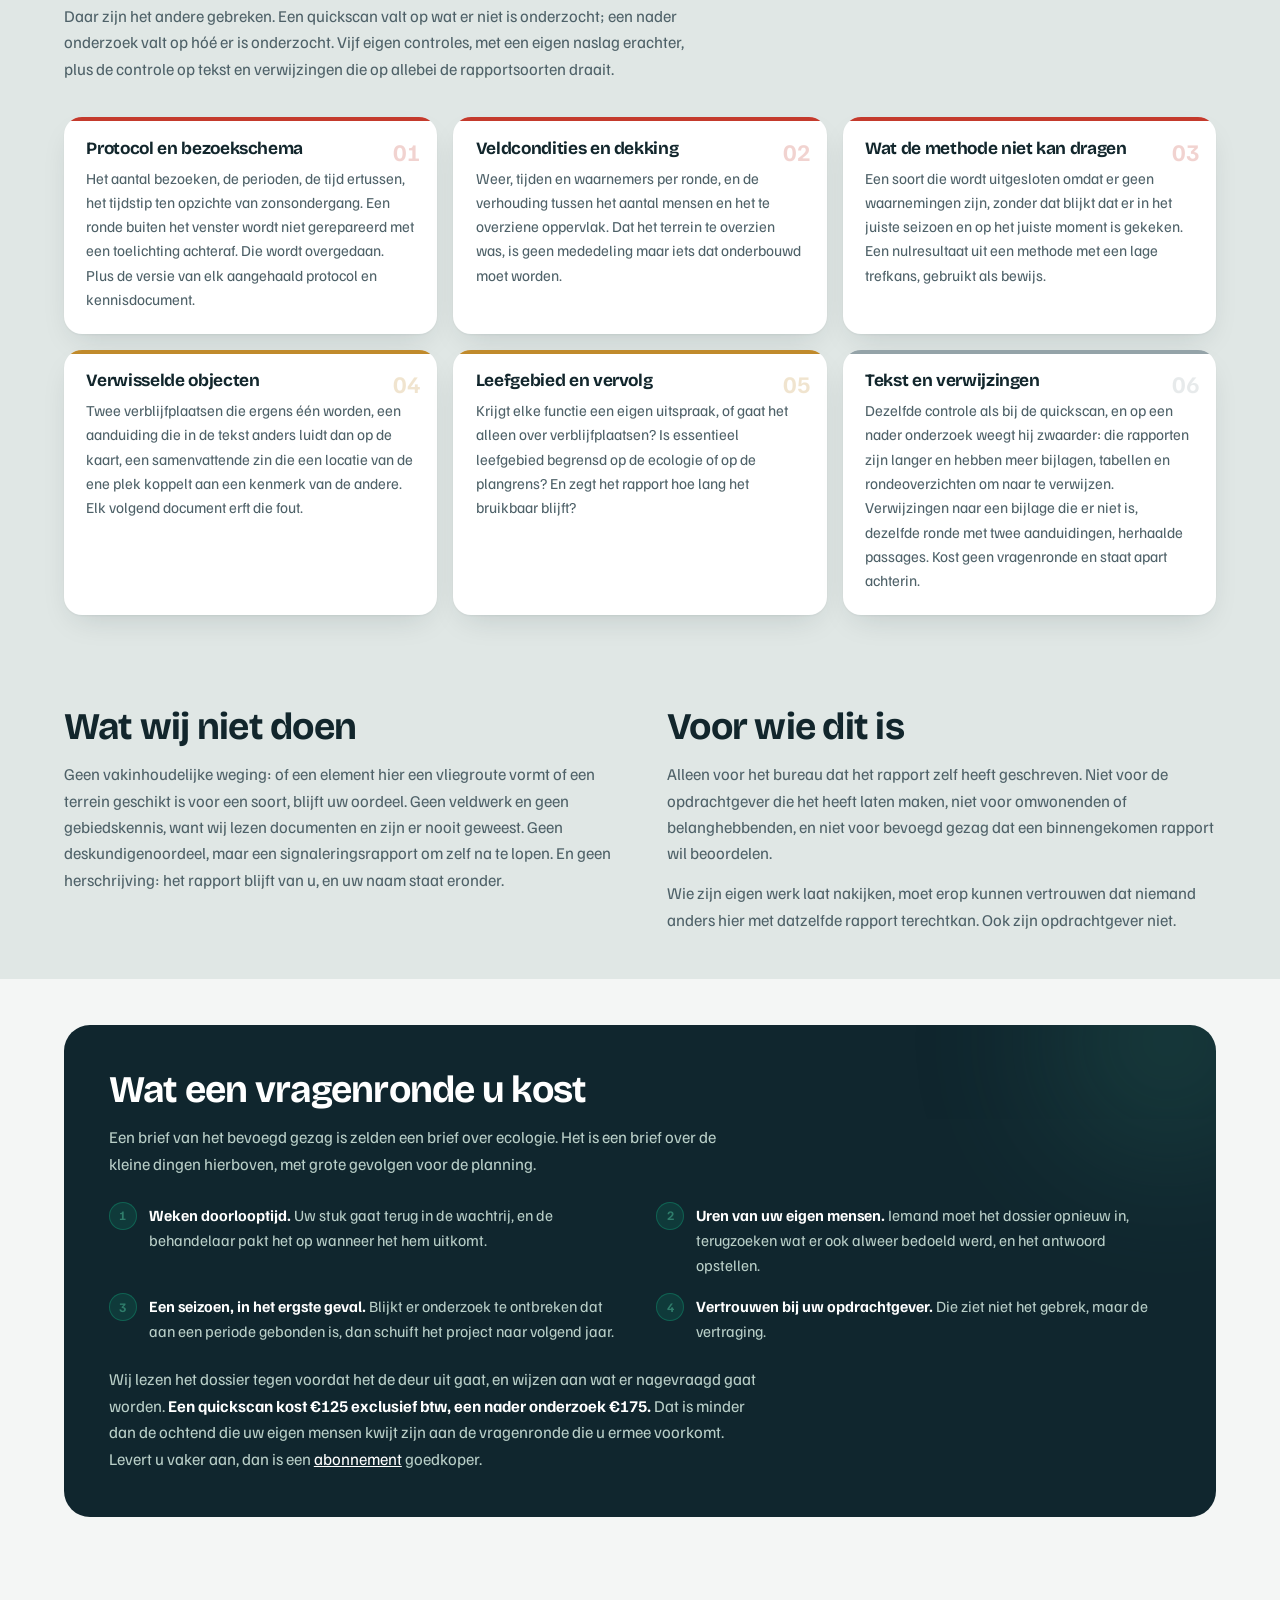
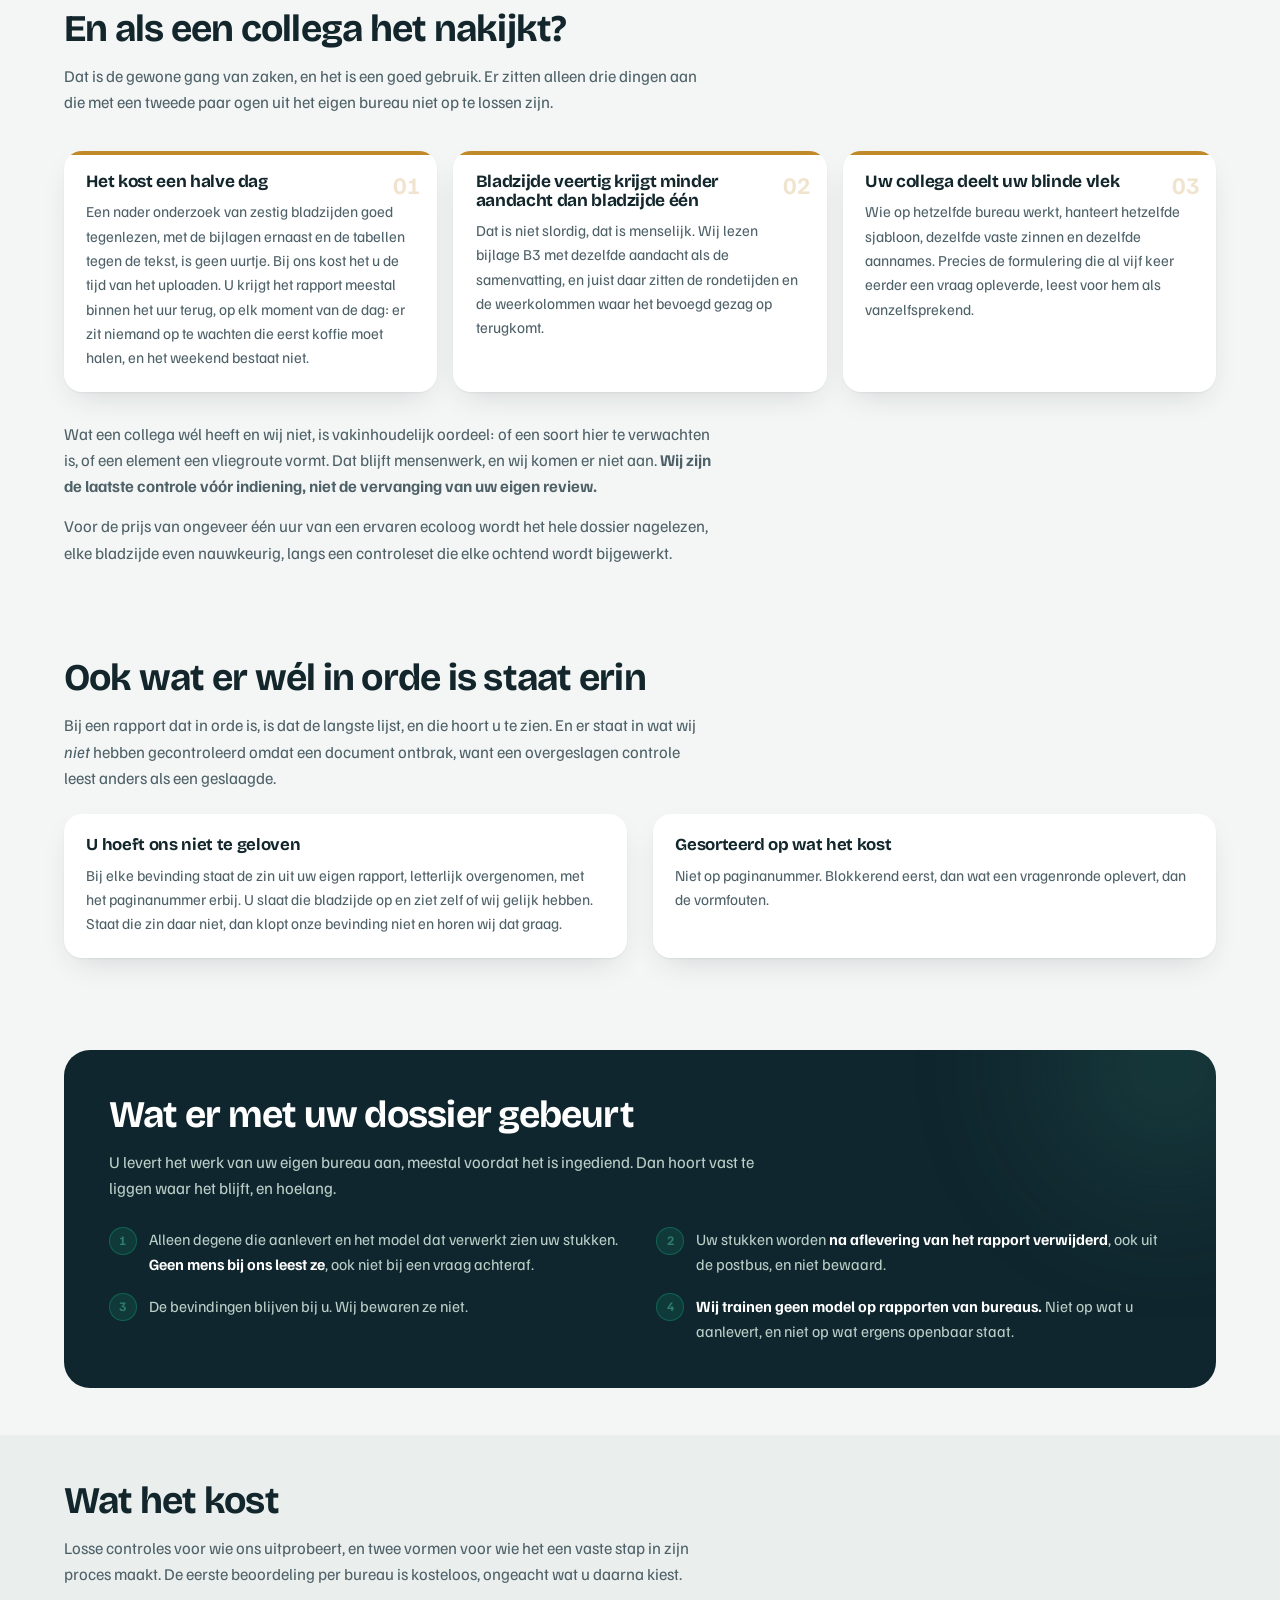
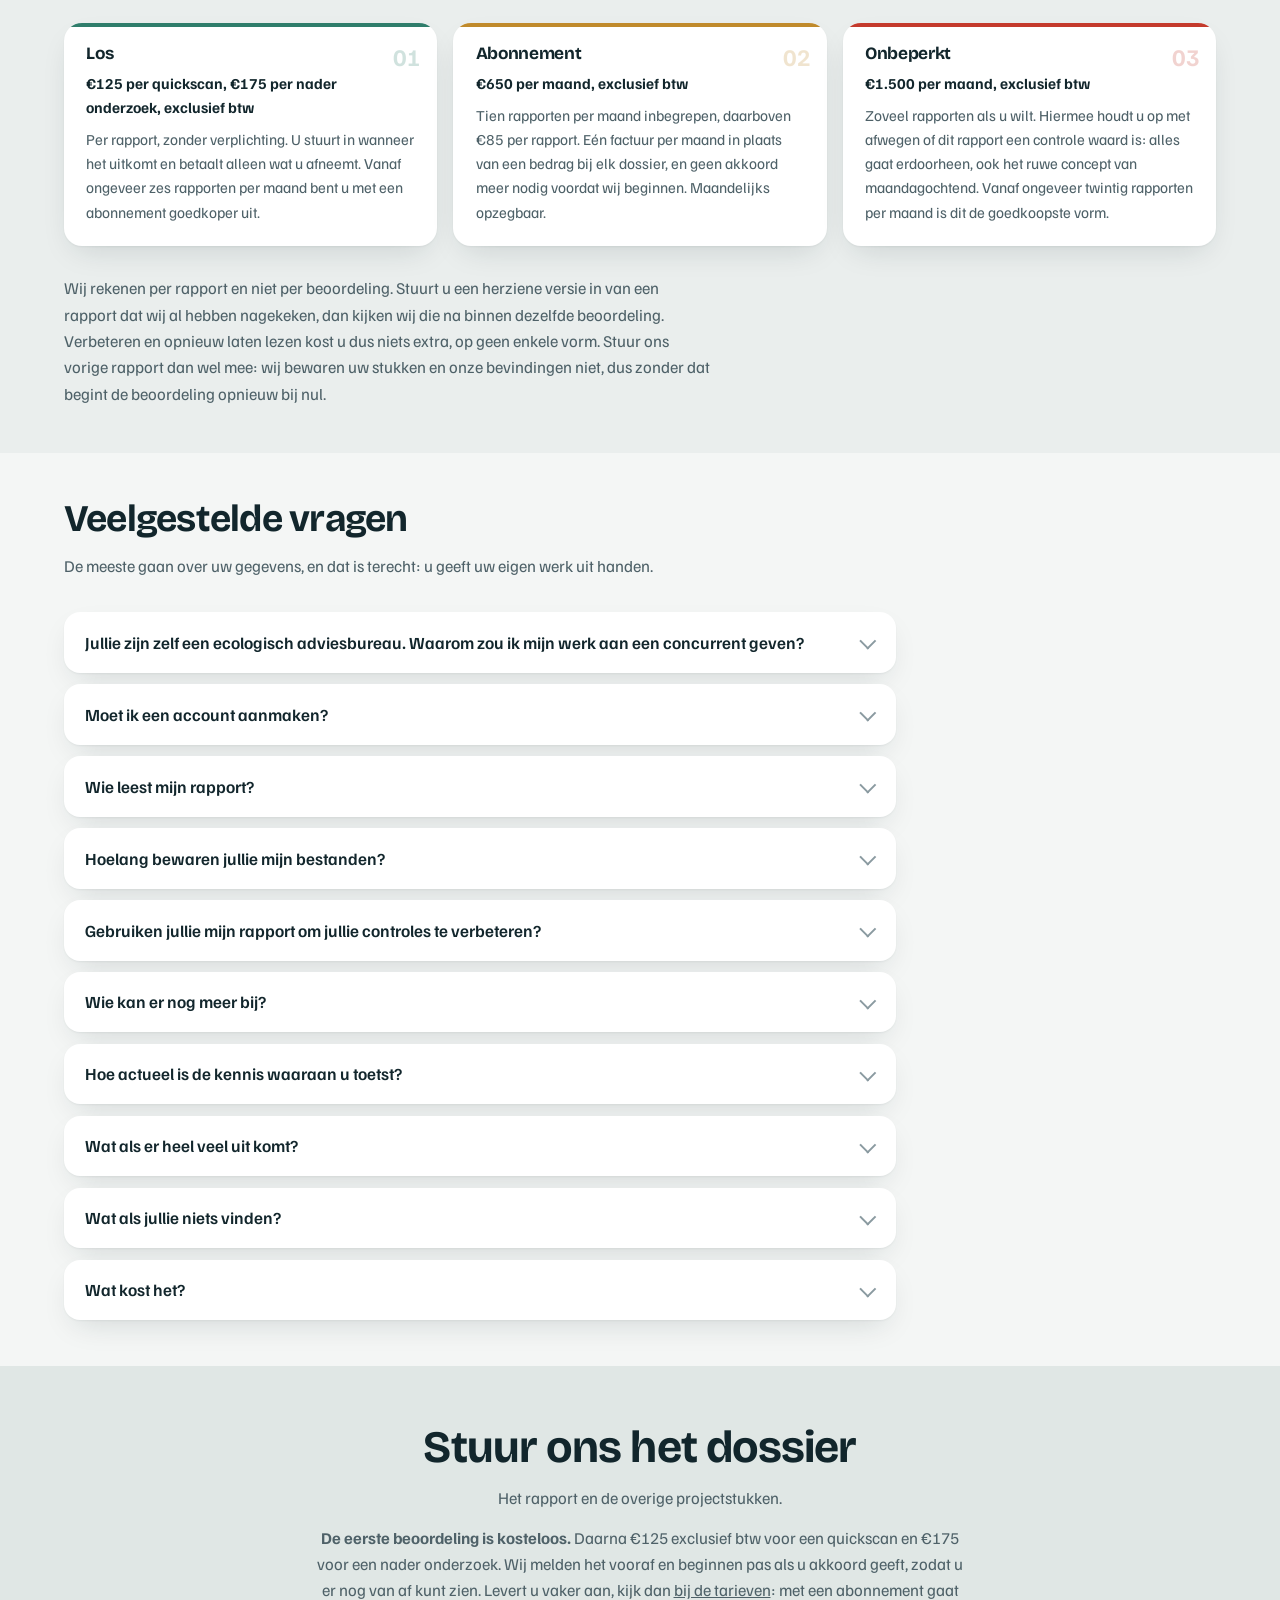
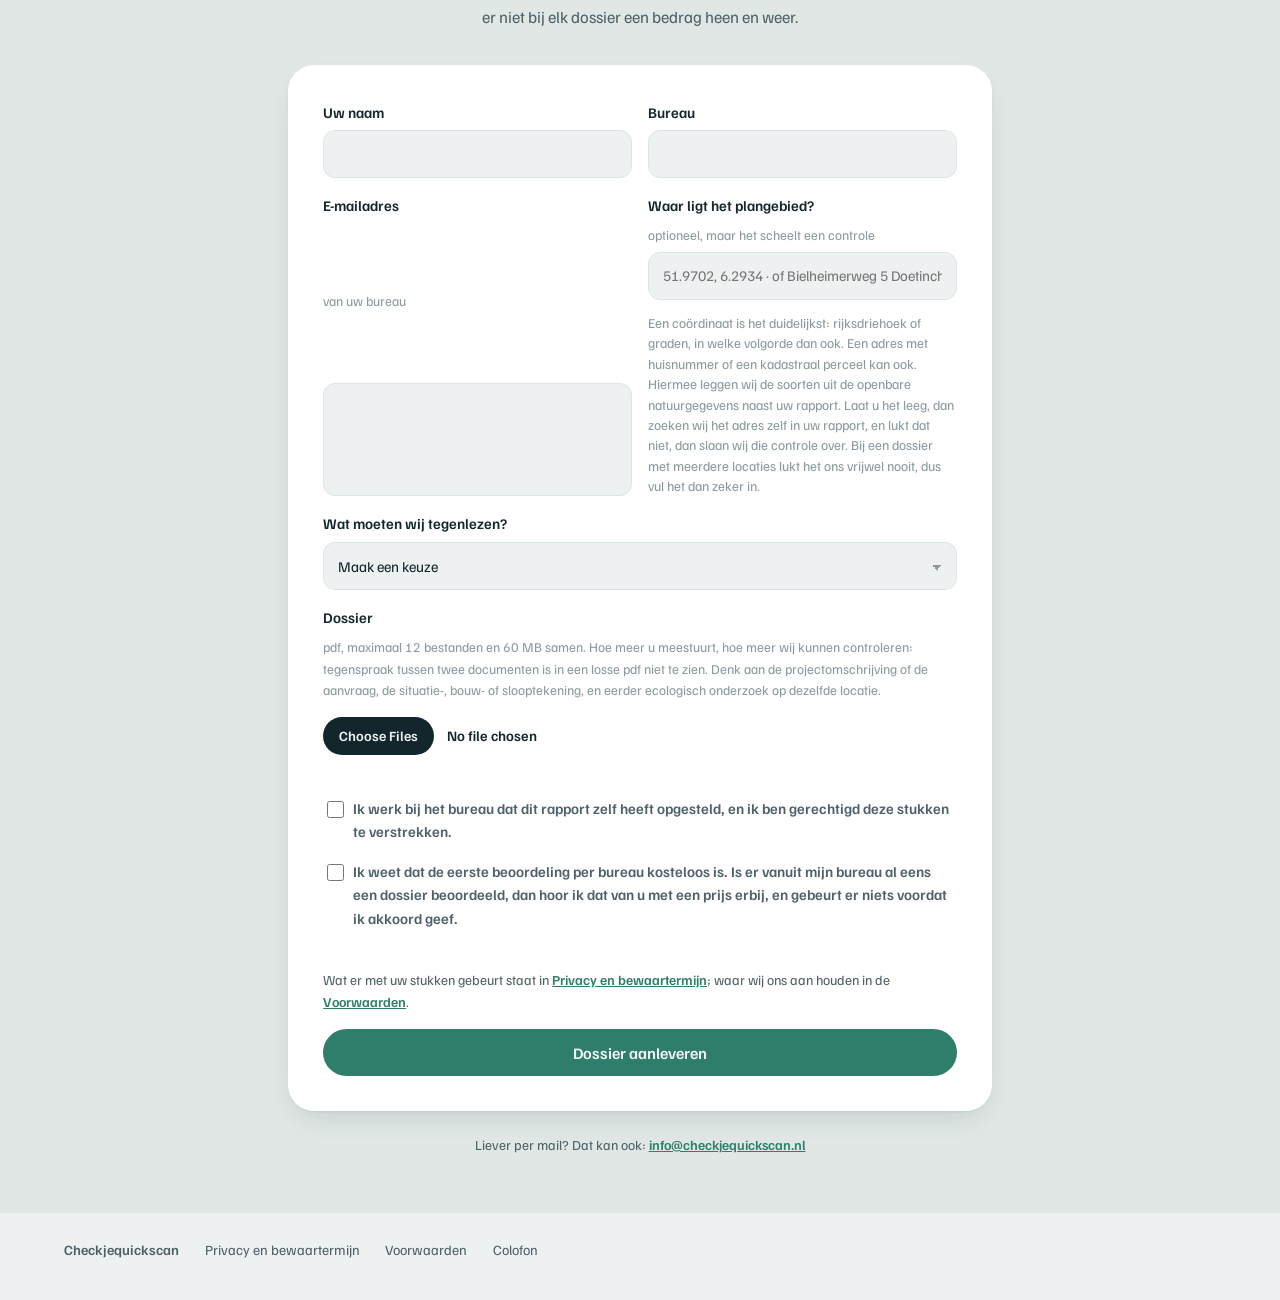
==== commit add244aa: "Vraag om een coördinaat, en leg uit wat het oplevert Het veld "Waar ligt het plangebied?" stond er a" ====
--- a/index.html
+++ b/index.html
@@ -14,7 +14,7 @@
 <link rel="preconnect" href="https://fonts.googleapis.com">
 <link rel="preconnect" href="https://fonts.gstatic.com" crossorigin>
 <link rel="stylesheet" href="https://fonts.googleapis.com/css2?family=Bricolage+Grotesque:opsz,wght@12..96,600;12..96,700;12..96,800&family=Familjen+Grotesk:wght@400;500;600;700&display=swap">
-<link rel="stylesheet" href="stijl.css?v=addf0340">
+<link rel="stylesheet" href="stijl.css?v=09f9cfac">
 <script>
 // Verbergen mag alleen als er ook iets is dat weer laat zien. Zet het script hieronder
 // om welke reden dan ook geen animatie op, dan gaat deze klasse er weer af en staat de
@@ -562,9 +562,15 @@
         <label>E-mailadres <span class="bij">van uw bureau</span>
           <input name="mail" type="email" required autocomplete="email" maxlength="160">
         </label>
-        <label>Waar ligt het plangebied? <span class="bij">optioneel</span>
+        <label>Waar ligt het plangebied? <span class="bij">optioneel, maar het scheelt een controle</span>
           <input name="adres" maxlength="200"
-                 placeholder="adres, kadastraal perceel of coordinaten">
+                 placeholder="51.9702, 6.2934 &middot; of Bielheimerweg 5 Doetinchem">
+          <span class="hint">Een co&ouml;rdinaat is het duidelijkst: rijksdriehoek of graden, in
+          welke volgorde dan ook. Een adres met huisnummer of een kadastraal perceel kan ook.
+          Hiermee leggen wij de soorten uit de openbare natuurgegevens naast uw rapport. Laat u
+          het leeg, dan zoeken wij het adres zelf in uw rapport, en lukt dat niet, dan slaan wij
+          die controle over. Bij een dossier met meerdere locaties lukt het ons vrijwel nooit,
+          dus vul het dan zeker in.</span>
         </label>
       </div>
       <label>Wat moeten wij tegenlezen?
--- a/stijl.css
+++ b/stijl.css
@@ -362,3 +362,8 @@
 .v2{background:var(--vlak-2)}
 .v3{background:var(--vlak-3)}
 .hero.licht.v1{background:var(--vlak-1)}
+
+/* Toelichting onder een invoerveld. Hoort bij het label, dus binnen dezelfde
+   klikruimte, en in de kleur van bijtekst zodat het het veld niet overschreeuwt. */
+.formulier .hint{display:block;margin-top:.4rem;font-size:.85rem;line-height:1.5;
+  color:var(--flauw);font-weight:400}
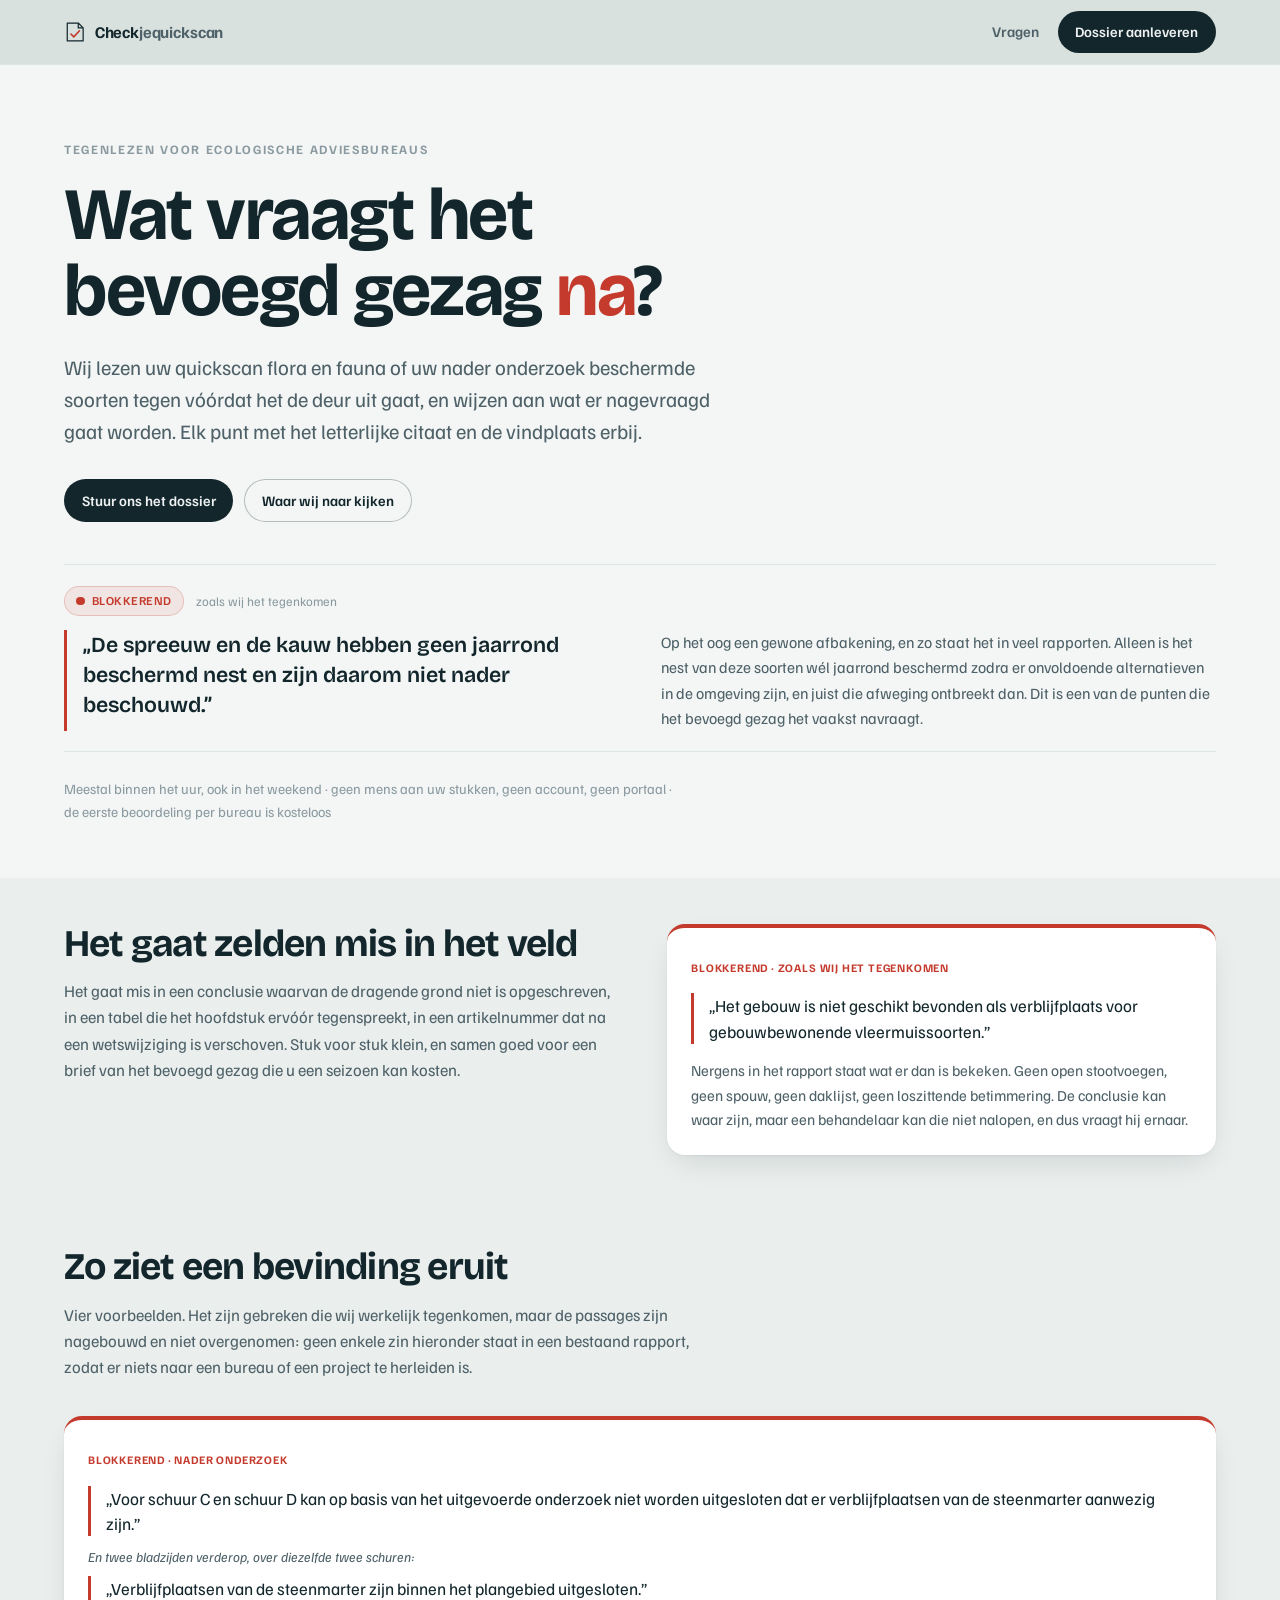
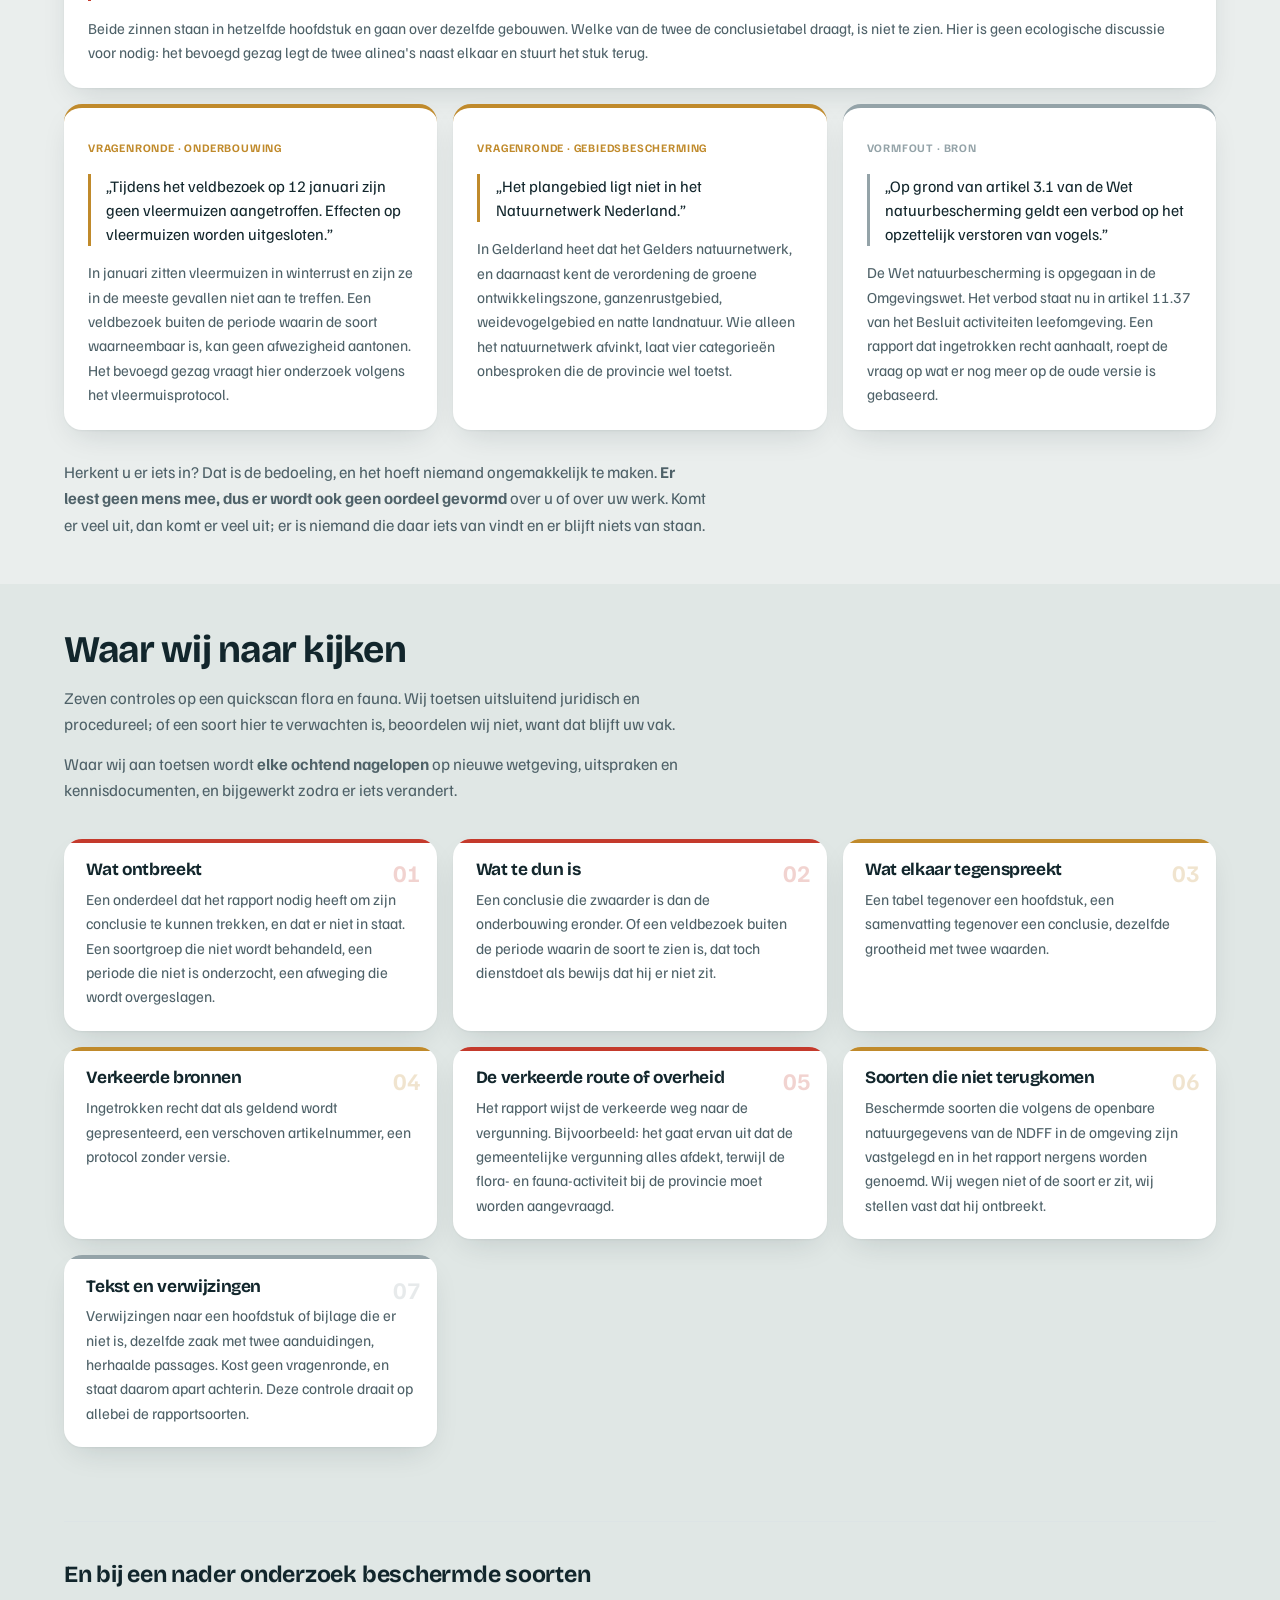
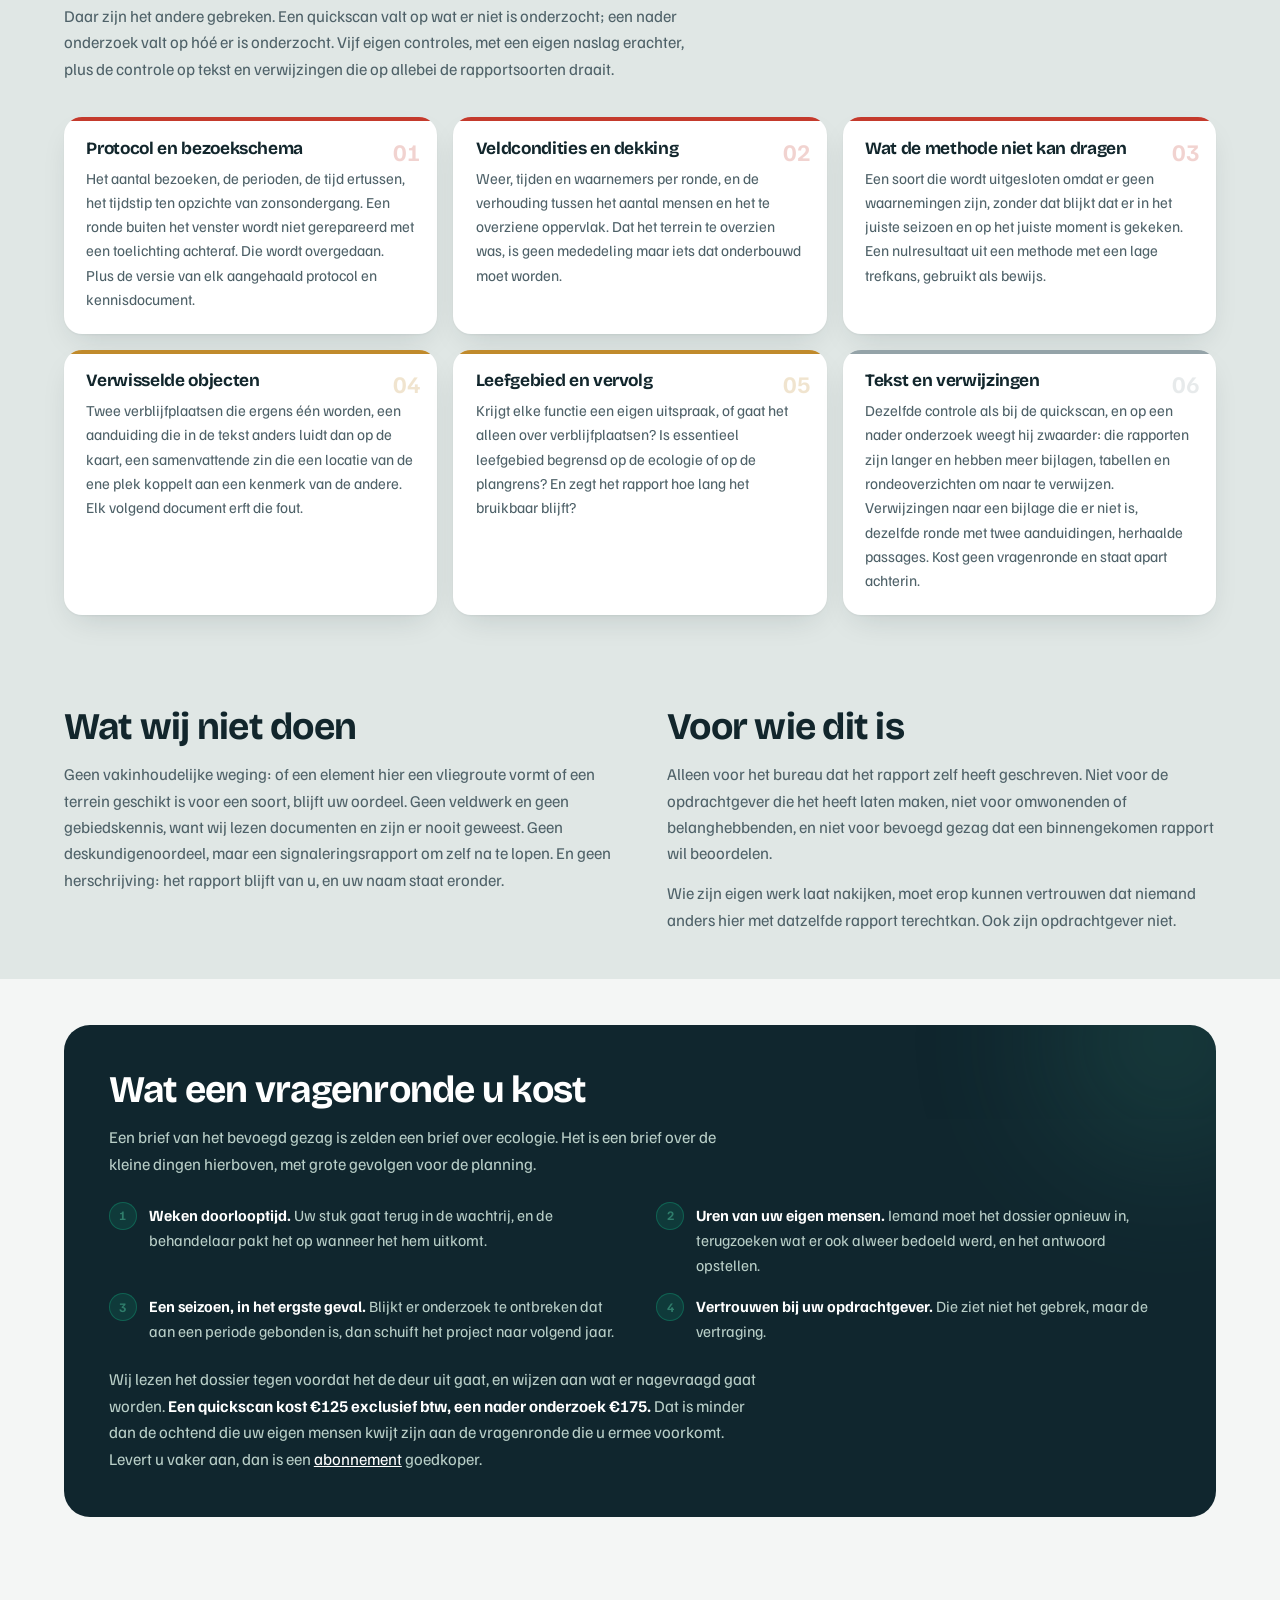
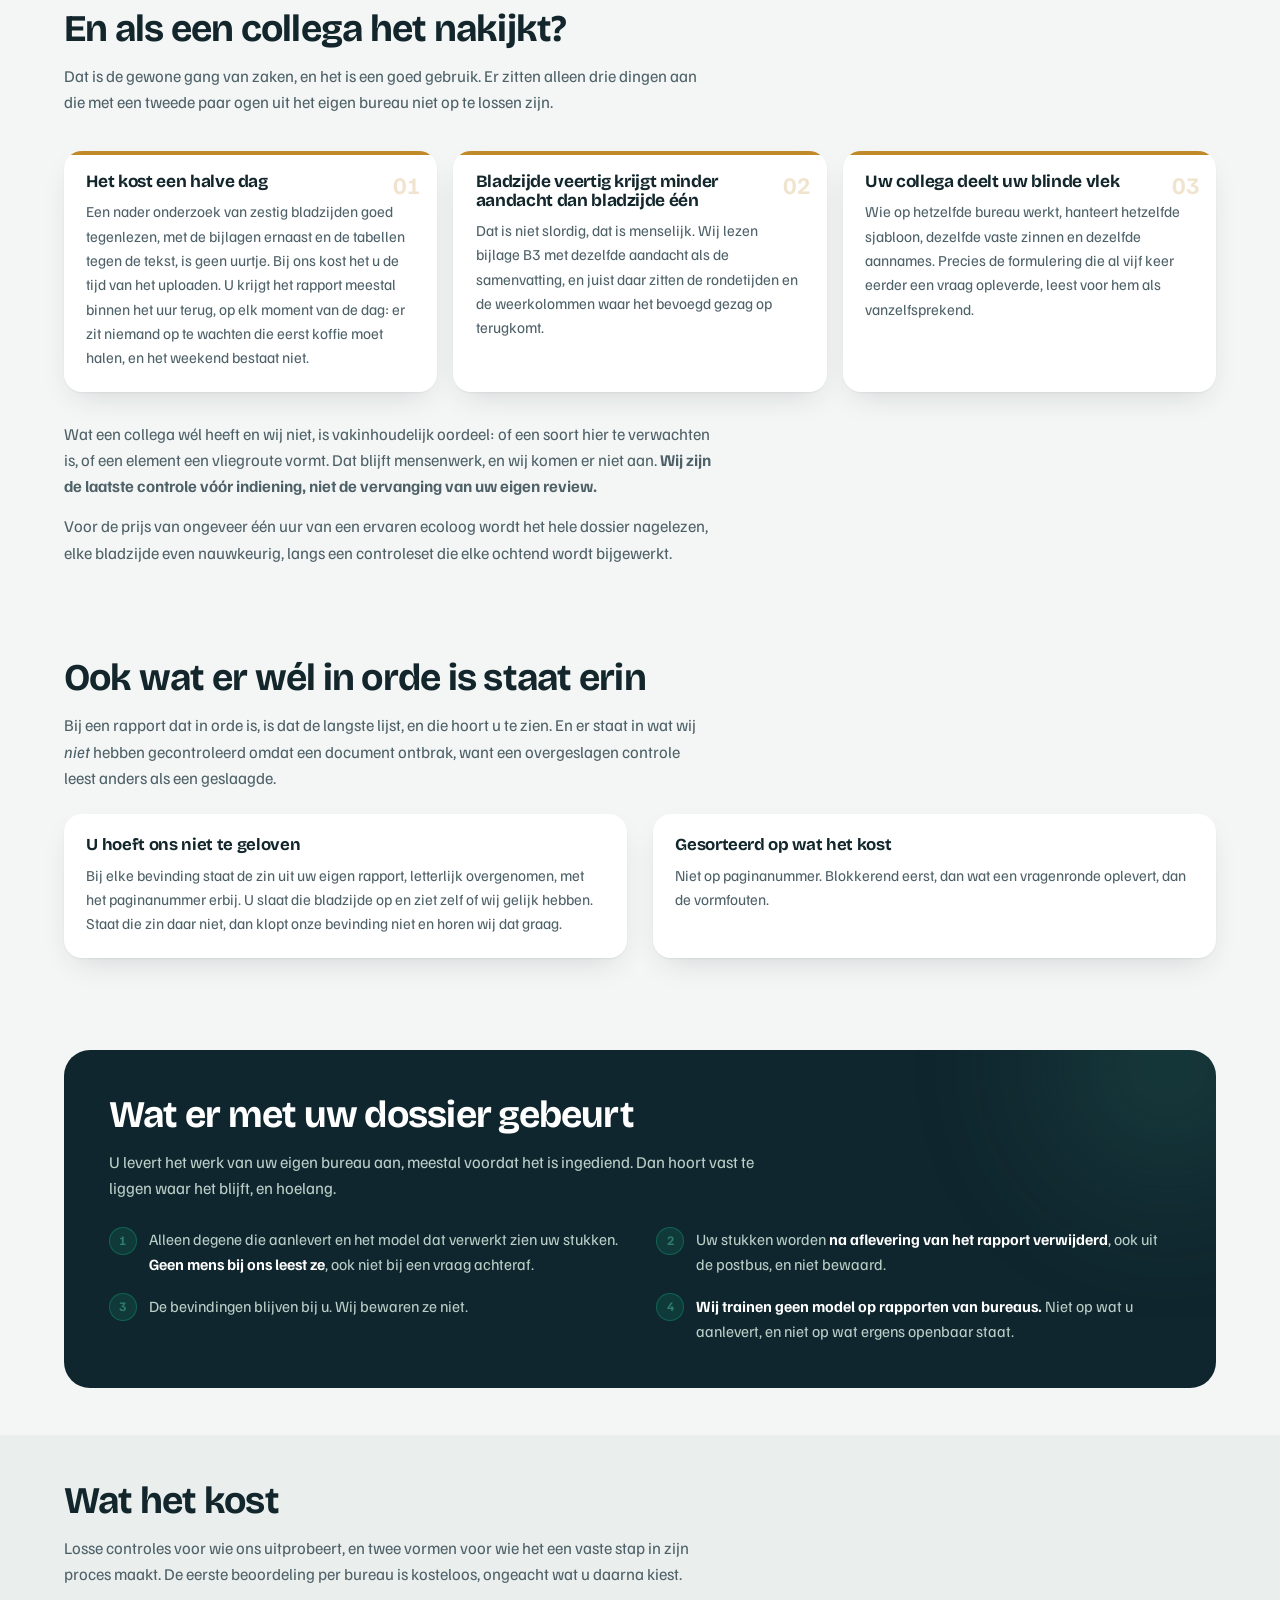
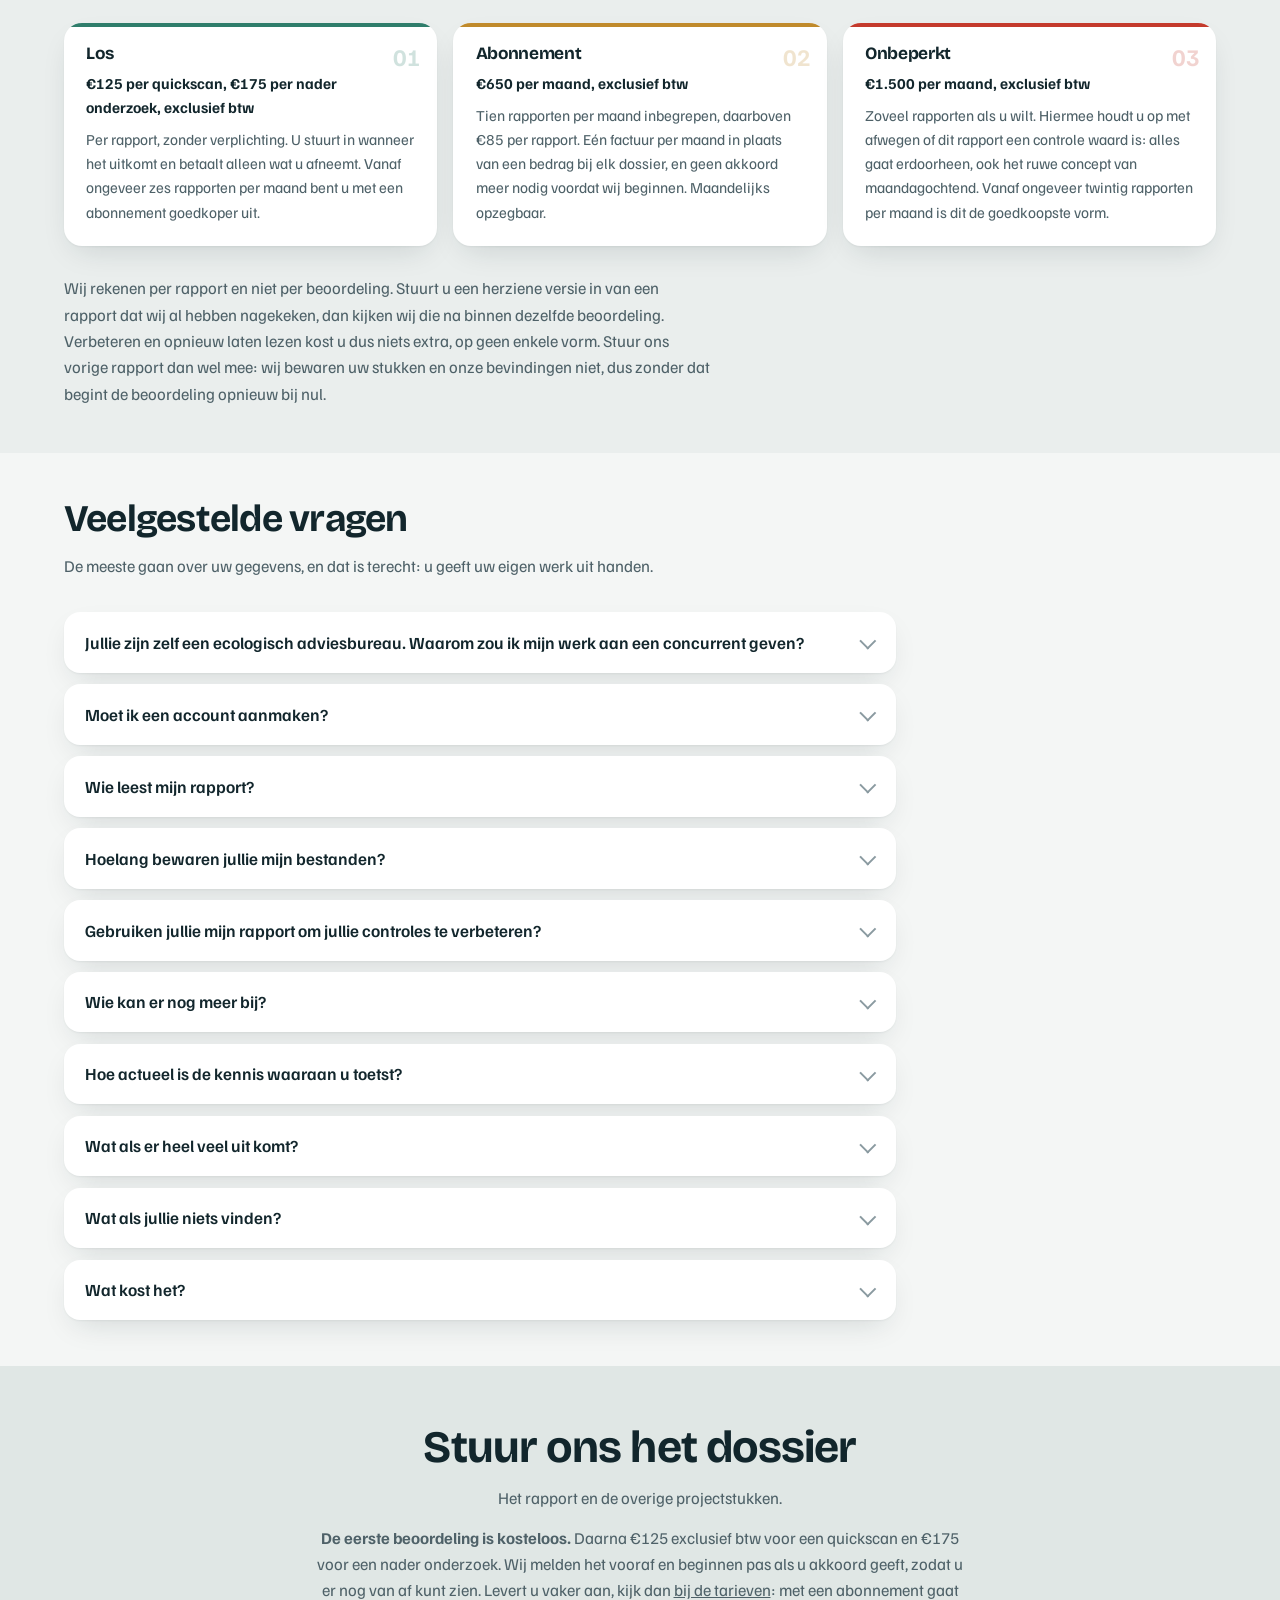
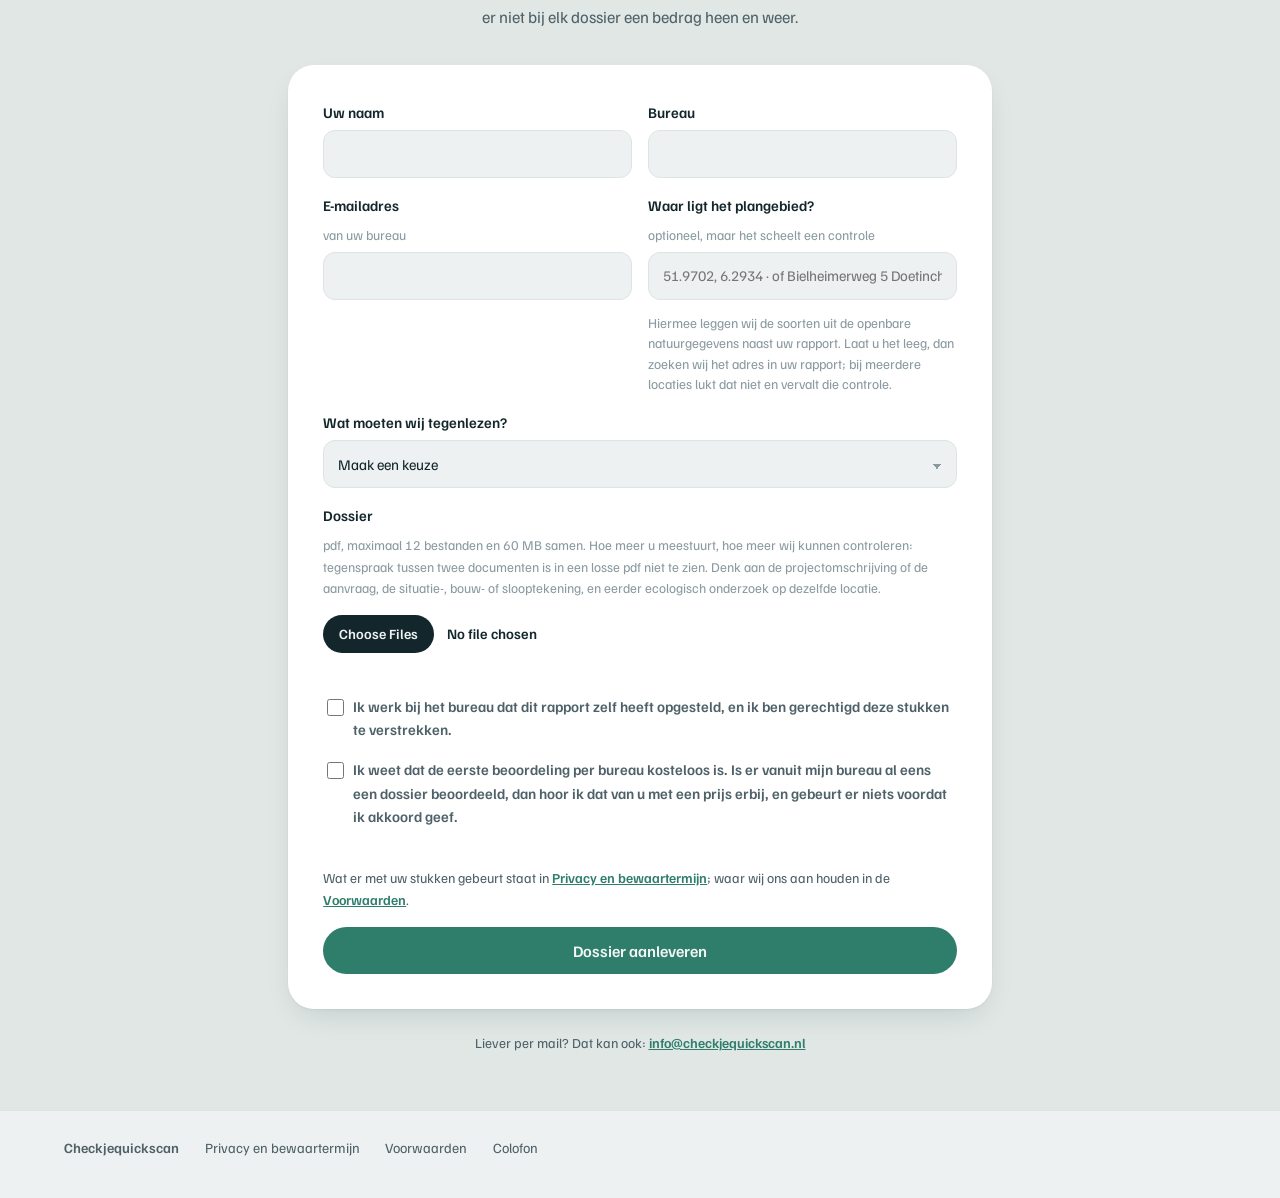
==== commit 4413c07e: "Formulier rechtgezet na de toelichting bij het plangebied Het label in het formulier is een grid, en" ====
--- a/index.html
+++ b/index.html
@@ -14,7 +14,7 @@
 <link rel="preconnect" href="https://fonts.googleapis.com">
 <link rel="preconnect" href="https://fonts.gstatic.com" crossorigin>
 <link rel="stylesheet" href="https://fonts.googleapis.com/css2?family=Bricolage+Grotesque:opsz,wght@12..96,600;12..96,700;12..96,800&family=Familjen+Grotesk:wght@400;500;600;700&display=swap">
-<link rel="stylesheet" href="stijl.css?v=09f9cfac">
+<link rel="stylesheet" href="stijl.css?v=31547074">
 <script>
 // Verbergen mag alleen als er ook iets is dat weer laat zien. Zet het script hieronder
 // om welke reden dan ook geen animatie op, dan gaat deze klasse er weer af en staat de
@@ -565,12 +565,9 @@
         <label>Waar ligt het plangebied? <span class="bij">optioneel, maar het scheelt een controle</span>
           <input name="adres" maxlength="200"
                  placeholder="51.9702, 6.2934 &middot; of Bielheimerweg 5 Doetinchem">
-          <span class="hint">Een co&ouml;rdinaat is het duidelijkst: rijksdriehoek of graden, in
-          welke volgorde dan ook. Een adres met huisnummer of een kadastraal perceel kan ook.
-          Hiermee leggen wij de soorten uit de openbare natuurgegevens naast uw rapport. Laat u
-          het leeg, dan zoeken wij het adres zelf in uw rapport, en lukt dat niet, dan slaan wij
-          die controle over. Bij een dossier met meerdere locaties lukt het ons vrijwel nooit,
-          dus vul het dan zeker in.</span>
+          <span class="hint">Hiermee leggen wij de soorten uit de openbare natuurgegevens naast
+          uw rapport. Laat u het leeg, dan zoeken wij het adres in uw rapport; bij meerdere
+          locaties lukt dat niet en vervalt die controle.</span>
         </label>
       </div>
       <label>Wat moeten wij tegenlezen?
--- a/stijl.css
+++ b/stijl.css
@@ -218,7 +218,11 @@
   display:grid;gap:1rem}
 .veldrij{display:grid;gap:1rem}
 @media(min-width:40rem){.veldrij{grid-template-columns:1fr 1fr}}
-.formulier label{display:grid;gap:.4rem;font-weight:600;font-size:.92rem}
+/* align-content:start, anders verdeelt het label zijn rijen over de hoogte zodra de
+   buurcel in dezelfde rij hoger is. Het invoerveld zakt dan naar de onderkant en de
+   bijtekst blijft er los boven hangen. */
+.formulier label{display:grid;gap:.4rem;align-content:start;
+  font-weight:600;font-size:.92rem}
 .formulier .bij{font-weight:400;color:var(--flauw);font-size:.84rem}
 .formulier input[type=text],.formulier input[type=email],.formulier input:not([type]),
 .formulier select,.formulier textarea{
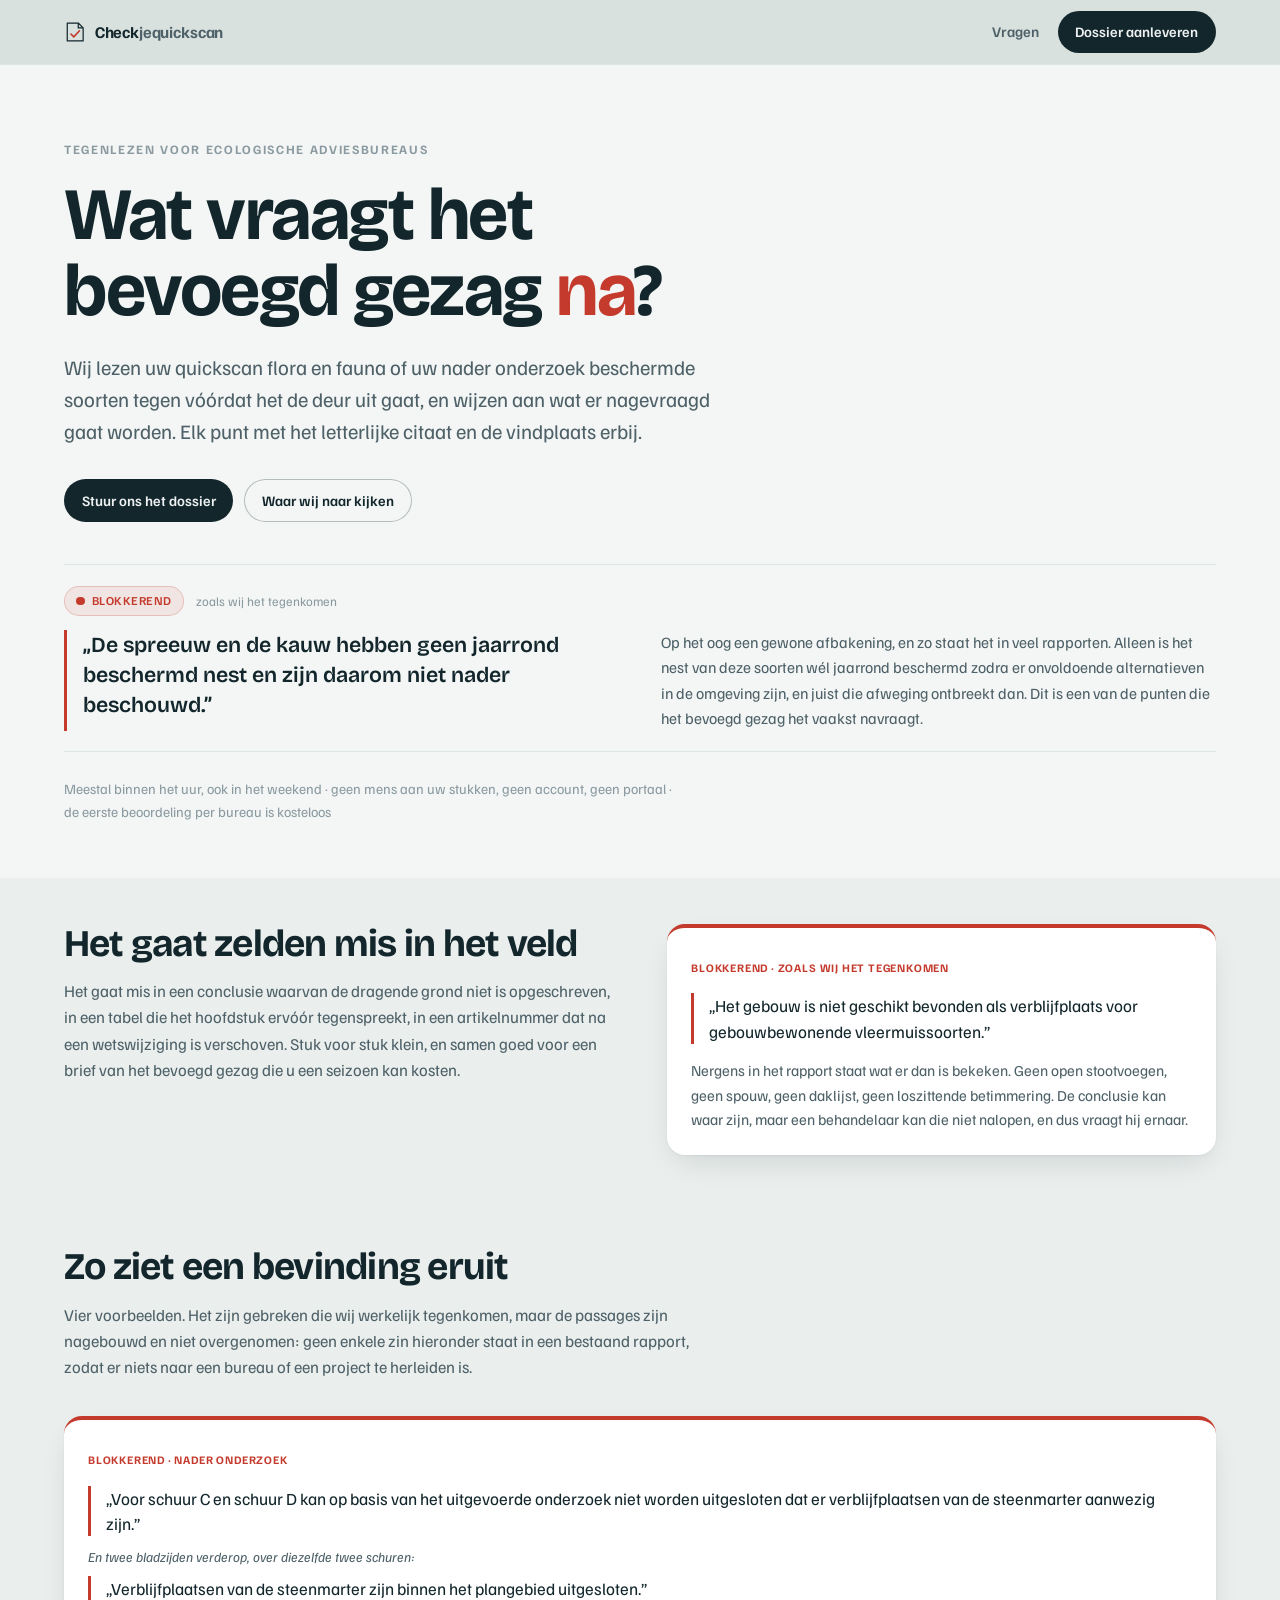
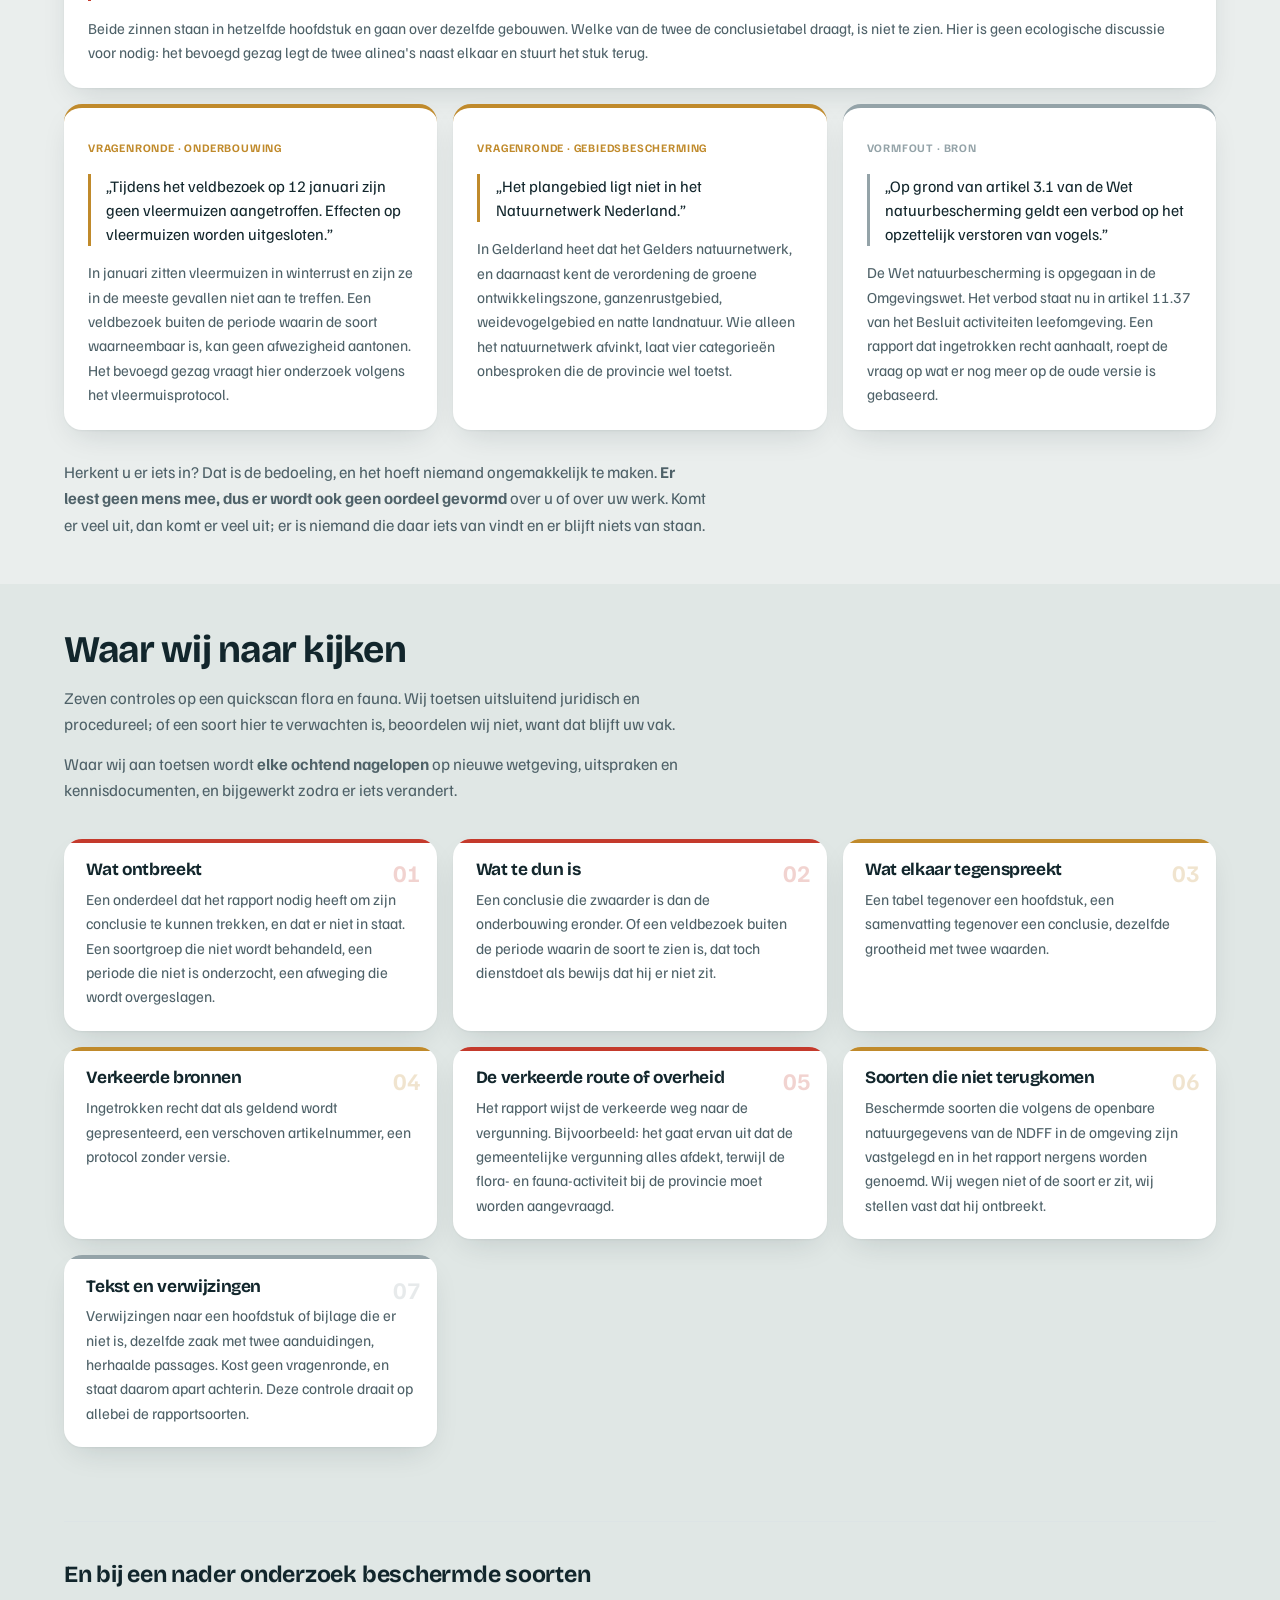
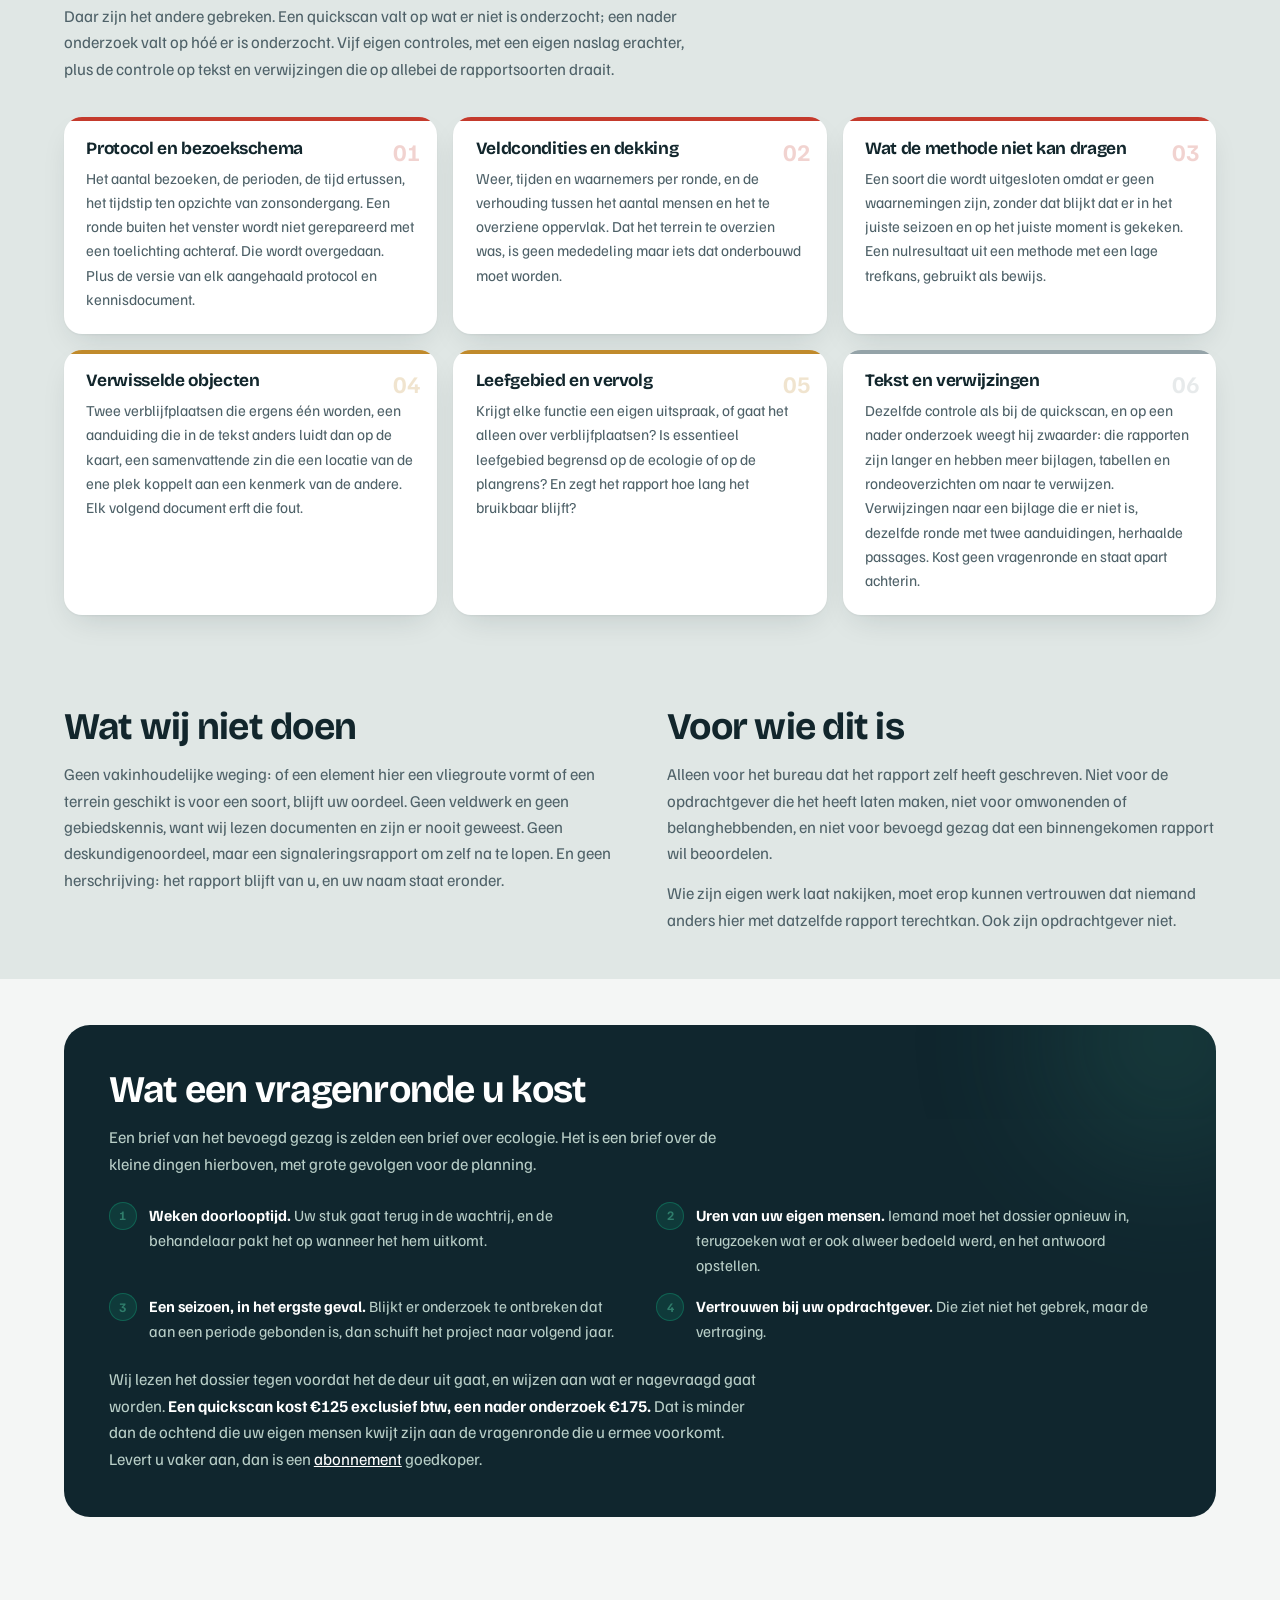
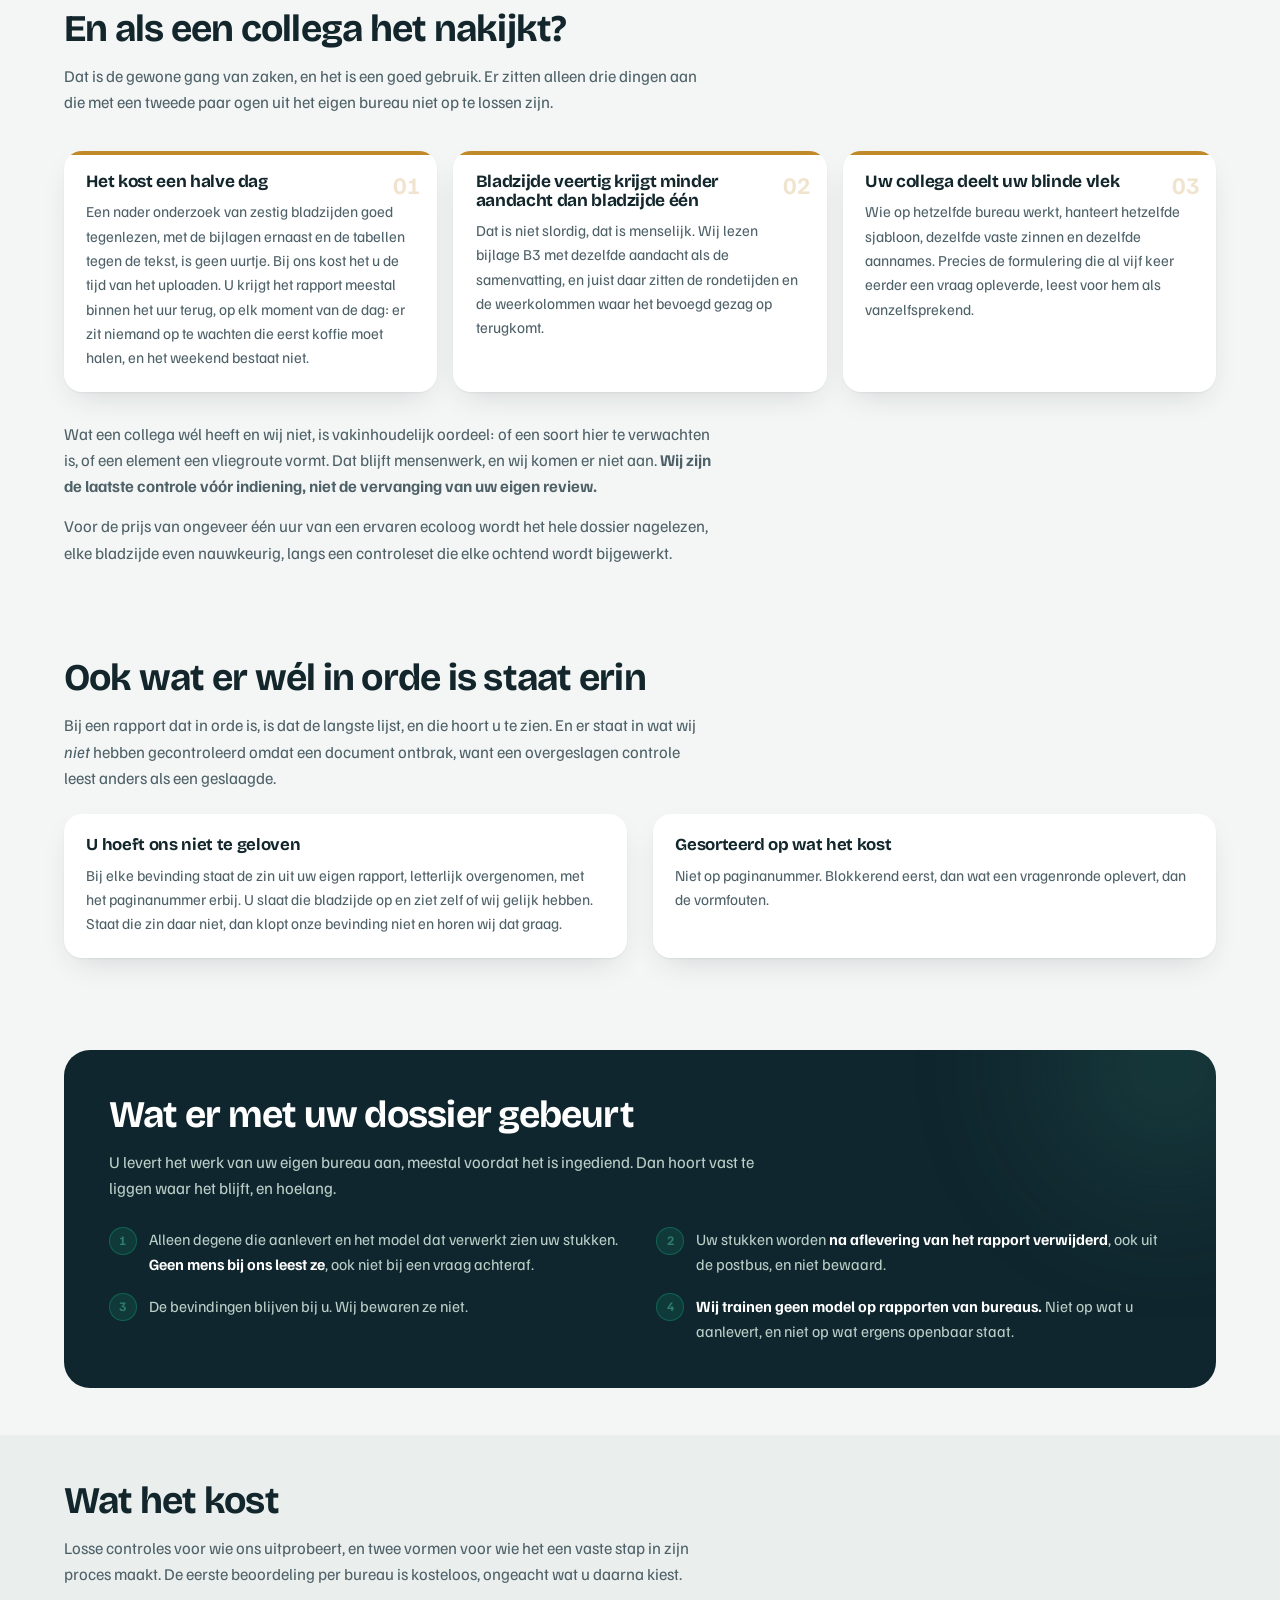
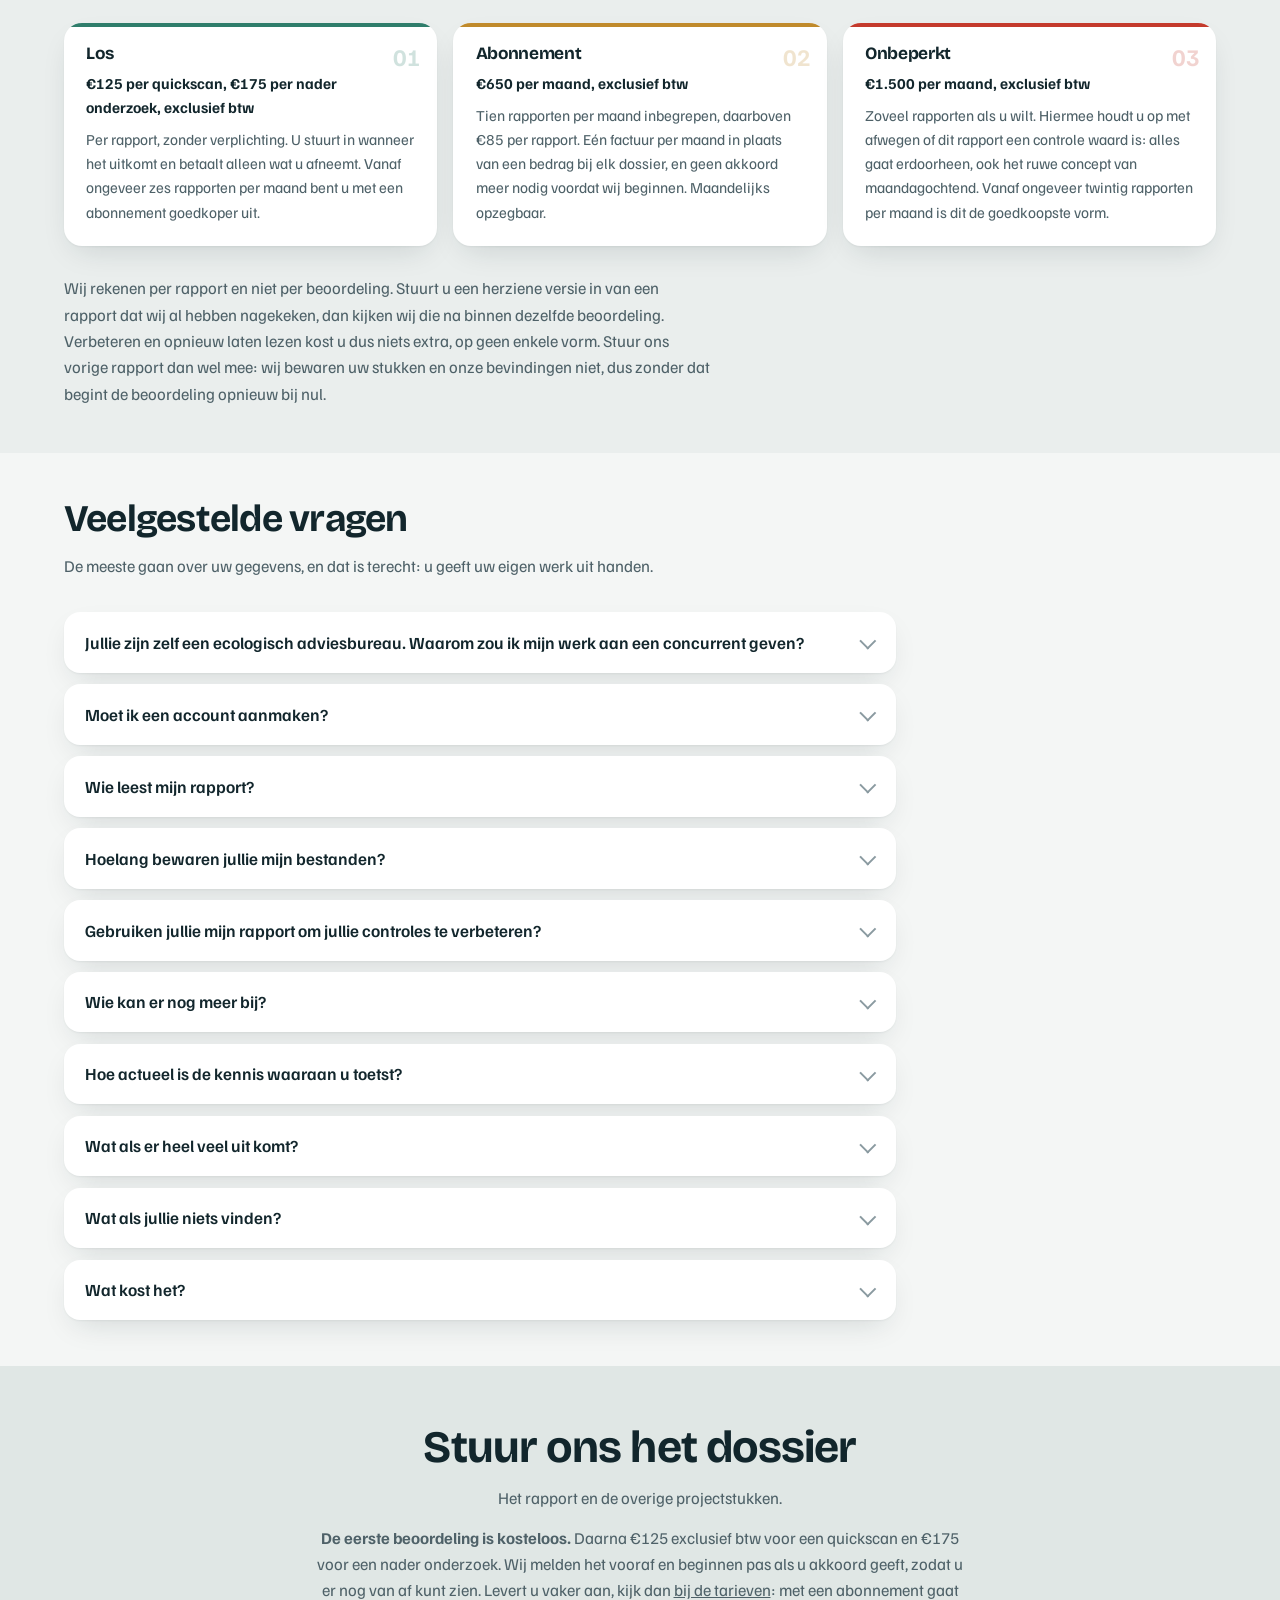
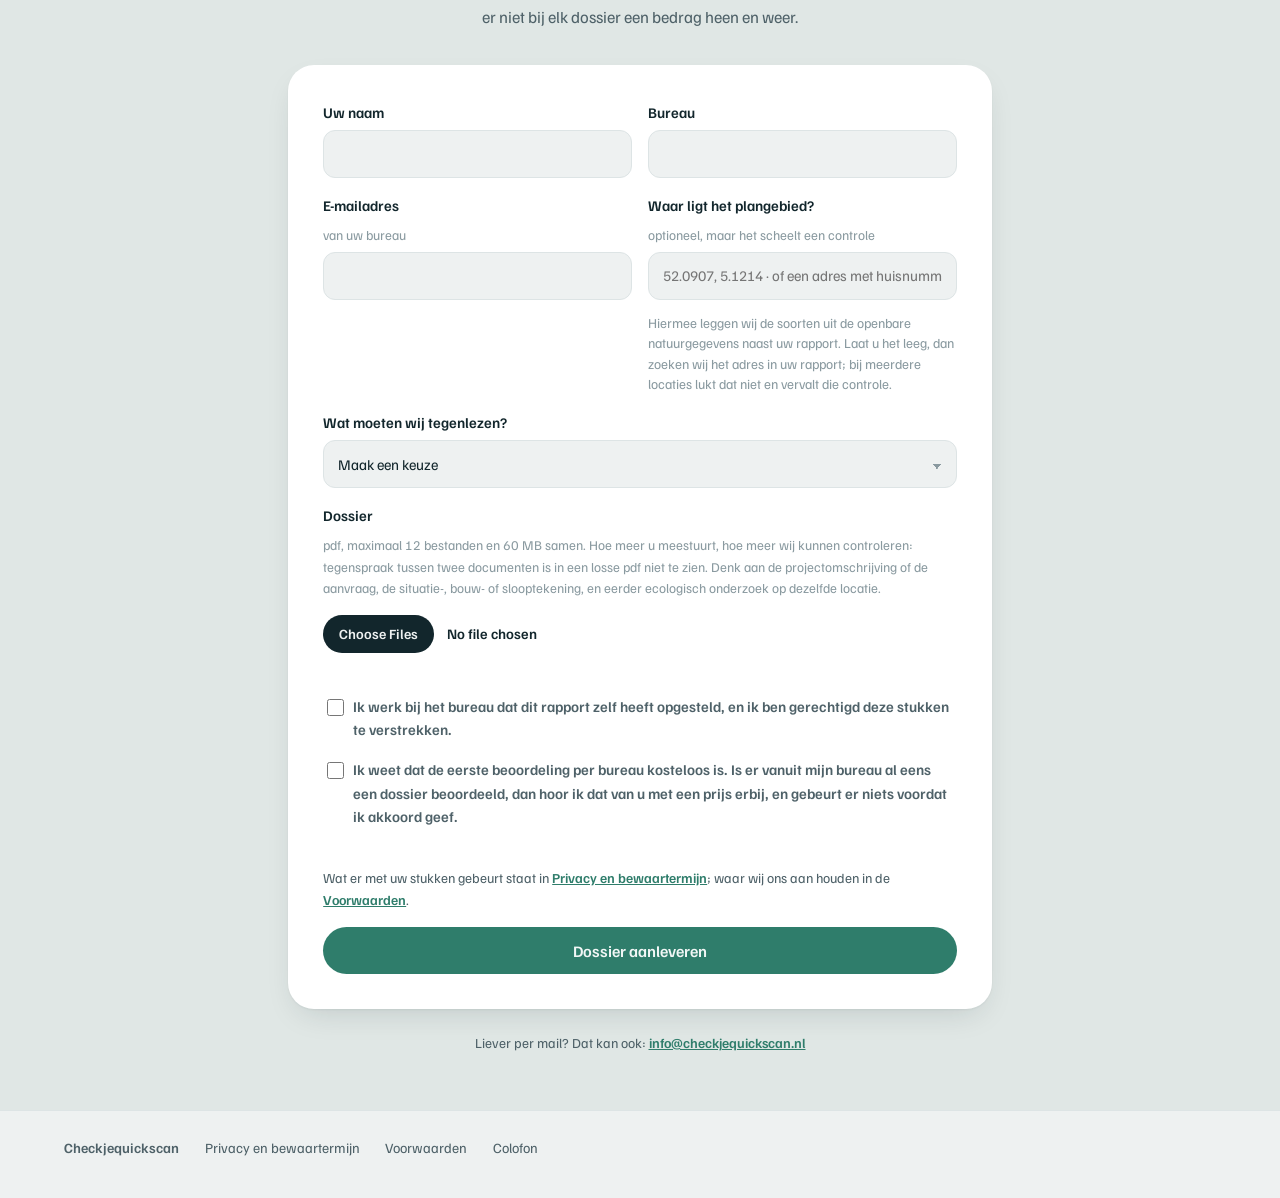
==== commit 36b7f6c4: "Geen echt klantadres als voorbeeld op de site In de plaatshouder van het plangebiedveld stond Bielhe" ====
--- a/index.html
+++ b/index.html
@@ -564,7 +564,7 @@
         </label>
         <label>Waar ligt het plangebied? <span class="bij">optioneel, maar het scheelt een controle</span>
           <input name="adres" maxlength="200"
-                 placeholder="51.9702, 6.2934 &middot; of Bielheimerweg 5 Doetinchem">
+                 placeholder="52.0907, 5.1214 &middot; of een adres met huisnummer">
           <span class="hint">Hiermee leggen wij de soorten uit de openbare natuurgegevens naast
           uw rapport. Laat u het leeg, dan zoeken wij het adres in uw rapport; bij meerdere
           locaties lukt dat niet en vervalt die controle.</span>
